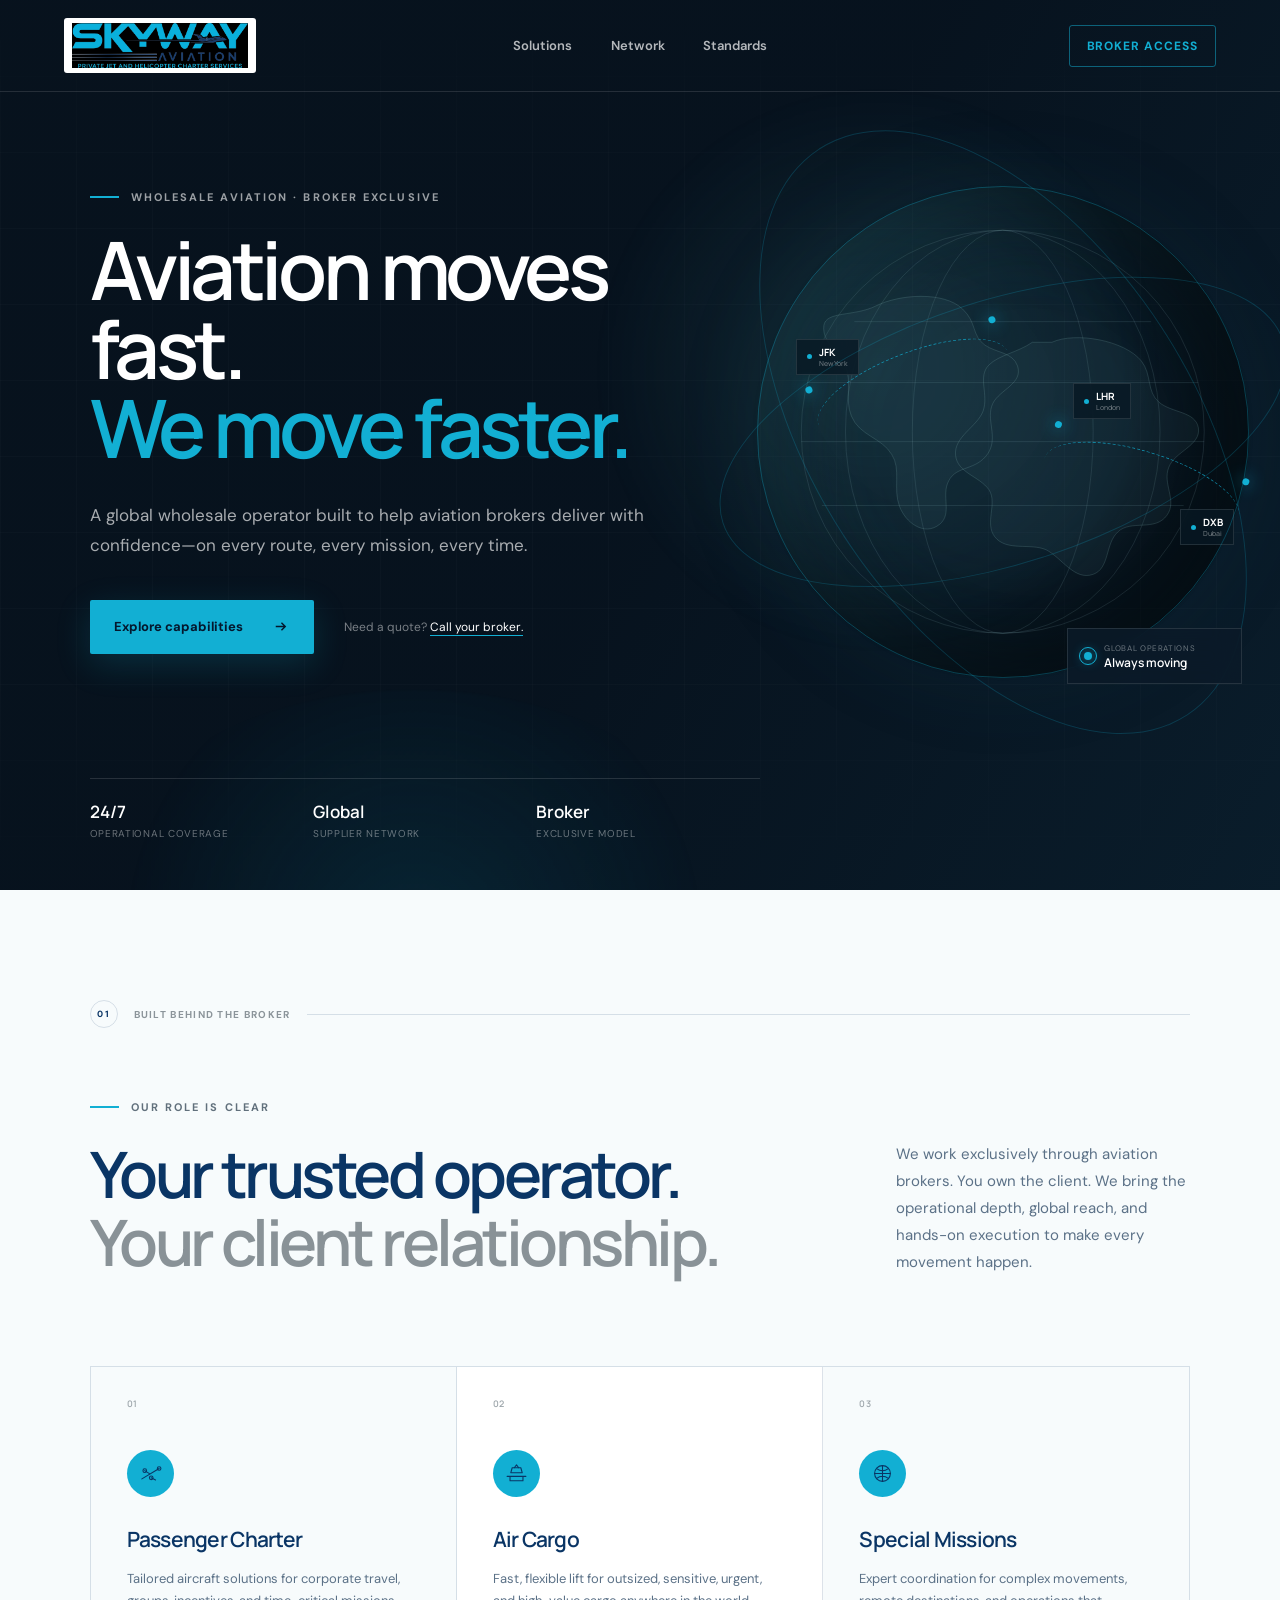
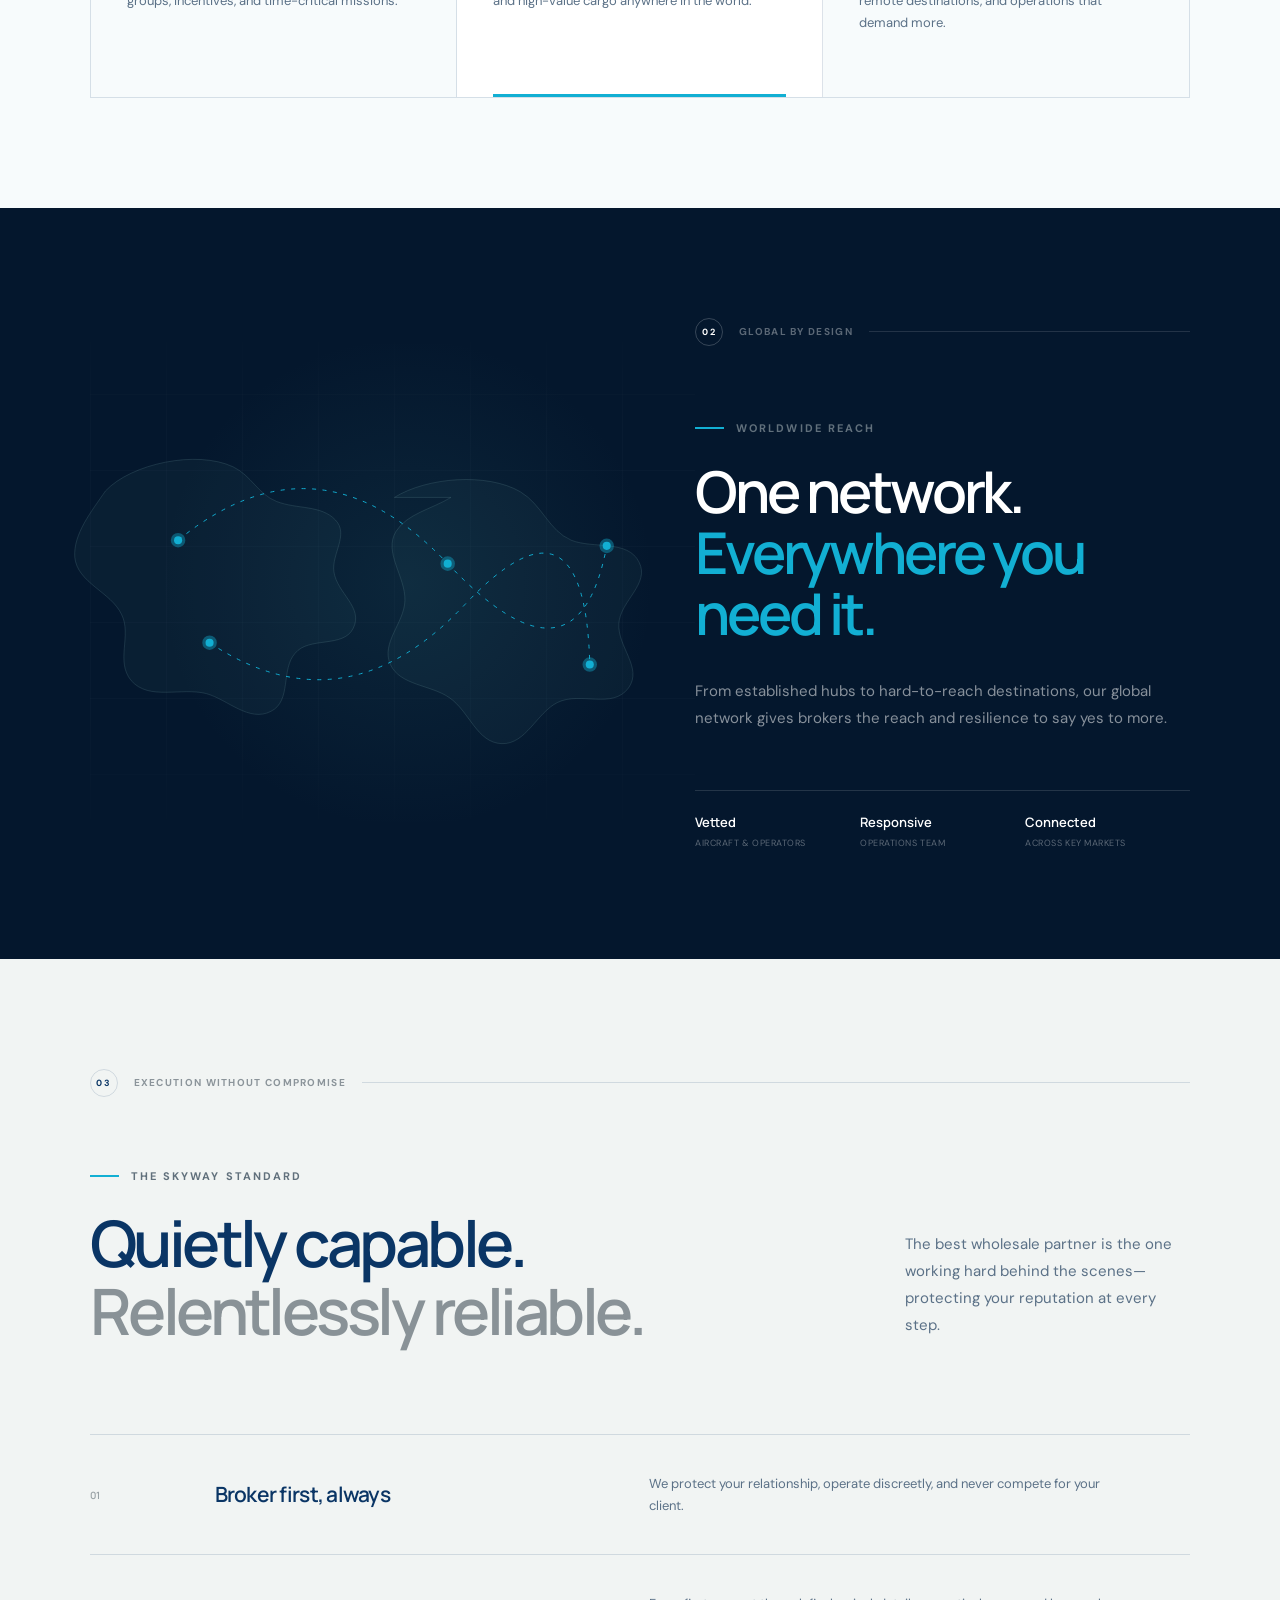
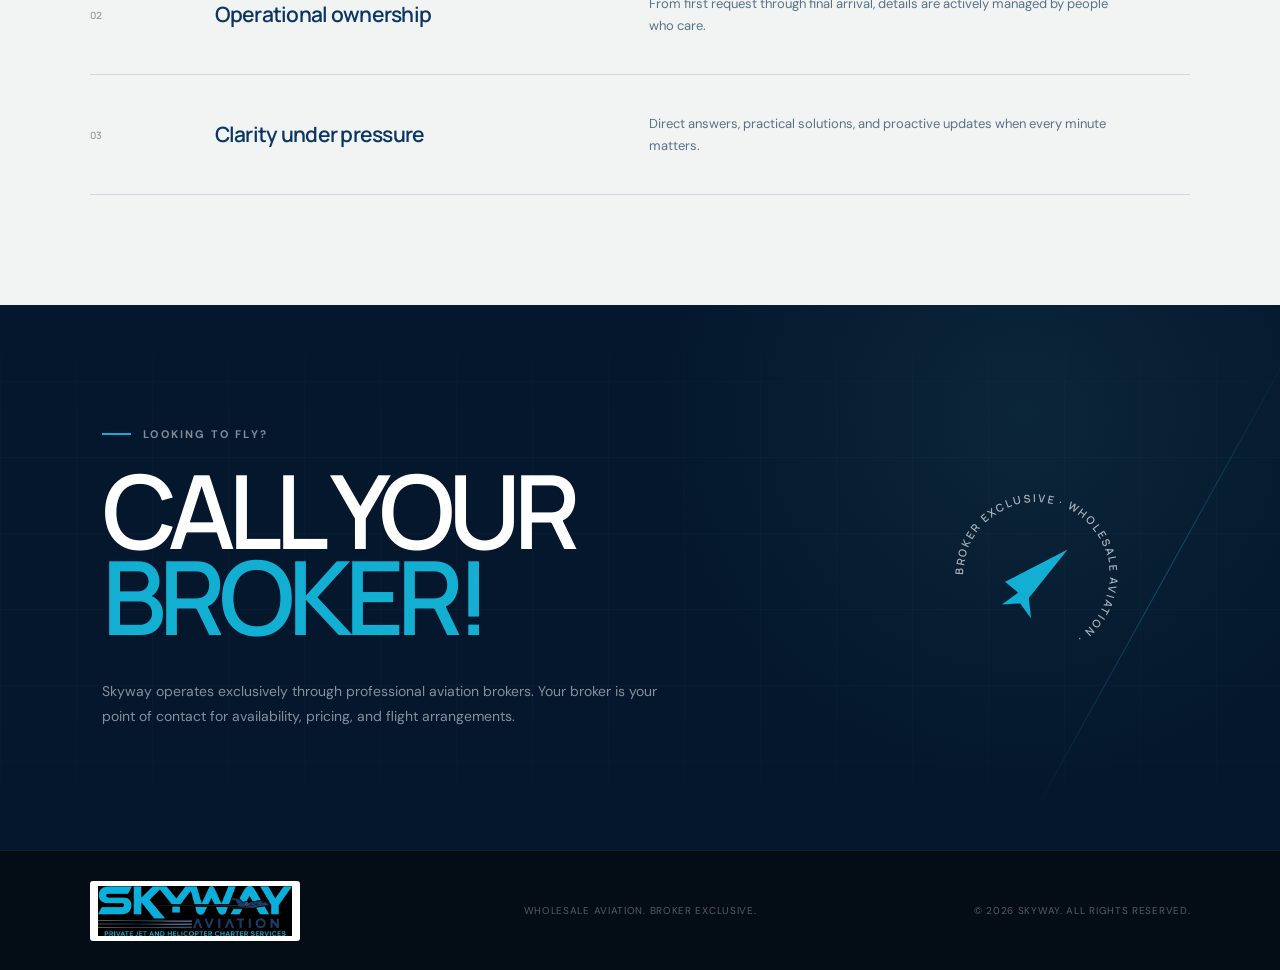
==== index.html @ ef678256 "Apply Skyway logo and brand colors Co-authored-by: skywayaviation1 <skywayaviation1@users.noreply.gi" ====
<!doctype html>
<html lang="en">
  <head>
    <meta charset="UTF-8" />
    <meta name="viewport" content="width=device-width, initial-scale=1.0" />
    <meta
      name="description"
      content="Skyway is a broker-exclusive wholesale aviation operator delivering global air solutions through trusted broker partners."
    />
    <meta name="theme-color" content="#07121d" />
    <title>Skyway | Wholesale Aviation, Broker Exclusive</title>
    <link rel="preconnect" href="https://fonts.googleapis.com" />
    <link rel="preconnect" href="https://fonts.gstatic.com" crossorigin />
    <link
      href="https://fonts.googleapis.com/css2?family=DM+Sans:wght@400;500;600&family=Manrope:wght@500;600;700;800&display=swap"
      rel="stylesheet"
    />
    <link rel="stylesheet" href="styles.css" />
  </head>
  <body>
    <div class="site-shell">
      <header class="site-header" id="top">
        <a class="brand" href="#top" aria-label="Skyway home">
          <img
            class="brand-logo"
            src="assets/skyway-logo.png"
            alt="Skyway Aviation — Private Jet and Helicopter Charter Services"
          />
        </a>

        <nav class="desktop-nav" aria-label="Primary navigation">
          <a href="#solutions">Solutions</a>
          <a href="#network">Network</a>
          <a href="#standards">Standards</a>
        </nav>

        <a class="header-cta" href="#broker">Broker access</a>
        <button
          class="menu-toggle"
          type="button"
          aria-label="Open navigation"
          aria-expanded="false"
          aria-controls="mobile-nav"
        >
          <span></span><span></span>
        </button>
      </header>

      <nav class="mobile-nav" id="mobile-nav" aria-label="Mobile navigation">
        <a href="#solutions">Solutions</a>
        <a href="#network">Network</a>
        <a href="#standards">Standards</a>
        <a href="#broker">Broker access</a>
      </nav>

      <main>
        <section class="hero">
          <div class="hero-grid" aria-hidden="true"></div>
          <div class="hero-glow hero-glow-one" aria-hidden="true"></div>
          <div class="hero-glow hero-glow-two" aria-hidden="true"></div>

          <div class="hero-content">
            <p class="eyebrow reveal">
              <span></span> Wholesale aviation · Broker exclusive
            </p>
            <h1 class="reveal">
              Aviation moves fast.<br />
              <em>We move faster.</em>
            </h1>
            <p class="hero-copy reveal">
              A global wholesale operator built to help aviation brokers deliver
              with confidence—on every route, every mission, every time.
            </p>
            <div class="hero-actions reveal">
              <a class="button button-primary" href="#solutions">
                Explore capabilities
                <svg viewBox="0 0 20 20" aria-hidden="true">
                  <path d="m5 10 10 0M11 6l4 4-4 4" />
                </svg>
              </a>
              <p>Need a quote? <a href="#broker">Call your broker.</a></p>
            </div>
          </div>

          <div class="hero-visual reveal" aria-label="Global flight operations">
            <div class="orbital orbital-one"></div>
            <div class="orbital orbital-two"></div>
            <div class="route-line route-one">
              <span></span><i></i>
            </div>
            <div class="route-line route-two">
              <span></span><i></i>
            </div>
            <div class="globe">
              <div class="globe-shine"></div>
              <svg viewBox="0 0 500 500" aria-hidden="true">
                <circle cx="250" cy="250" r="205" />
                <ellipse cx="250" cy="250" rx="92" ry="205" />
                <ellipse cx="250" cy="250" rx="160" ry="205" />
                <path d="M51 200h398M45 260h410M66 325h368M99 138h302" />
                <path
                  class="continent"
                  d="M121 122c24-12 69-15 88 3 15 14 9 27 23 37 12 8 28 7 33 21 6 18-18 24-25 38-8 16 6 34-5 51-12 18-32 12-40 28-8 15 4 33-9 44-16 13-35-2-41-18-7-18 2-38-8-53-10-17-33-19-41-39-7-17 1-36-6-50-7-16-24-25-22-42 2-15 31-9 53-20Zm179 37c24-11 74-2 91 19 11 14 5 31 18 42 13 11 37 9 40 26 3 18-24 24-30 40-7 17 9 34-2 49-12 17-37 4-50 17-13 12-8 37-25 43-19 7-32-17-48-25-16-7-40 2-52-13-11-14 3-34-6-48-10-14-32-17-34-35-2-19 22-29 28-45 6-17-6-35 6-47 10-10 30-13 44-23Z"
                />
              </svg>
              <div class="globe-label label-one">
                <span></span>
                <strong>JFK</strong>
                <small>New York</small>
              </div>
              <div class="globe-label label-two">
                <span></span>
                <strong>DXB</strong>
                <small>Dubai</small>
              </div>
              <div class="globe-label label-three">
                <span></span>
                <strong>LHR</strong>
                <small>London</small>
              </div>
            </div>
            <div class="live-card">
              <span class="live-dot"></span>
              <div>
                <small>Global operations</small>
                <strong>Always moving</strong>
              </div>
            </div>
          </div>

          <div class="hero-stats reveal">
            <div><strong>24/7</strong><span>Operational coverage</span></div>
            <div><strong>Global</strong><span>Supplier network</span></div>
            <div><strong>Broker</strong><span>Exclusive model</span></div>
          </div>
        </section>

        <section class="intro section" id="solutions">
          <div class="section-label reveal">
            <span>01</span>
            <p>Built behind the broker</p>
          </div>
          <div class="intro-content">
            <p class="eyebrow reveal"><span></span> Our role is clear</p>
            <h2 class="reveal">
              Your trusted operator.<br />
              <em>Your client relationship.</em>
            </h2>
            <p class="section-copy reveal">
              We work exclusively through aviation brokers. You own the client.
              We bring the operational depth, global reach, and hands-on
              execution to make every movement happen.
            </p>
          </div>

          <div class="solution-cards">
            <article class="solution-card reveal">
              <div class="card-number">01</div>
              <div class="card-icon">
                <svg viewBox="0 0 32 32" aria-hidden="true">
                  <path d="M4 23.5 28 9M8 12l7 4.5M17 22l6 3" />
                  <circle cx="8" cy="12" r="2.5" />
                  <circle cx="17" cy="22" r="2.5" />
                  <circle cx="28" cy="9" r="2.5" />
                </svg>
              </div>
              <h3>Passenger Charter</h3>
              <p>
                Tailored aircraft solutions for corporate travel, groups,
                incentives, and time-critical missions.
              </p>
              <span class="card-line"></span>
            </article>
            <article class="solution-card featured reveal">
              <div class="card-number">02</div>
              <div class="card-icon">
                <svg viewBox="0 0 32 32" aria-hidden="true">
                  <path d="M3 20h26M7 20v6h18v-6M8 15h16l-2-7H10l-2 7Z" />
                  <path d="m13 8 3-4 3 4" />
                </svg>
              </div>
              <h3>Air Cargo</h3>
              <p>
                Fast, flexible lift for outsized, sensitive, urgent, and
                high-value cargo anywhere in the world.
              </p>
              <span class="card-line"></span>
            </article>
            <article class="solution-card reveal">
              <div class="card-number">03</div>
              <div class="card-icon">
                <svg viewBox="0 0 32 32" aria-hidden="true">
                  <circle cx="16" cy="16" r="11" />
                  <path d="M16 5v22M5 16h22M8.5 9.5c4 3.5 11 3.5 15 0M8.5 22.5c4-3.5 11-3.5 15 0" />
                </svg>
              </div>
              <h3>Special Missions</h3>
              <p>
                Expert coordination for complex movements, remote destinations,
                and operations that demand more.
              </p>
              <span class="card-line"></span>
            </article>
          </div>
        </section>

        <section class="network section" id="network">
          <div class="network-map" aria-hidden="true">
            <div class="map-grid"></div>
            <svg viewBox="0 0 900 460">
              <path
                d="M95 116c32-34 113-51 158-30 23 11 31 34 54 43 26 10 55 4 73 23 17 18-5 42-2 64 4 27 37 44 24 70-12 25-55 10-72 31-18 20-4 59-30 72-27 14-54-15-80-22-31-8-71 9-93-16-20-24 1-56-12-82-13-28-55-39-58-71-2-29 21-57 38-82Zm358 8c40-25 115-31 156-7 27 16 35 48 63 60 28 11 70-1 84 27 14 27-23 48-25 76-2 29 30 55 12 80-20 27-59 4-88 18-26 13-39 52-69 51-31-1-40-40-65-57-23-16-61-15-73-41-12-27 17-51 18-79 1-30-27-60-11-86 14-22 43-27 68-42Z"
              />
              <path class="route" d="M185 177Q358 36 519 206T716 184" />
              <path class="route delay" d="M224 304Q391 415 540 257T695 331" />
              <circle cx="185" cy="177" r="5" />
              <circle cx="519" cy="206" r="5" />
              <circle cx="716" cy="184" r="5" />
              <circle cx="224" cy="304" r="5" />
              <circle cx="695" cy="331" r="5" />
            </svg>
          </div>
          <div class="network-content">
            <div class="section-label light reveal">
              <span>02</span>
              <p>Global by design</p>
            </div>
            <p class="eyebrow light reveal"><span></span> Worldwide reach</p>
            <h2 class="reveal">
              One network.<br /><em>Everywhere you need it.</em>
            </h2>
            <p class="section-copy reveal">
              From established hubs to hard-to-reach destinations, our global
              network gives brokers the reach and resilience to say yes to more.
            </p>
            <div class="network-points reveal">
              <div>
                <strong>Vetted</strong>
                <span>Aircraft & operators</span>
              </div>
              <div>
                <strong>Responsive</strong>
                <span>Operations team</span>
              </div>
              <div>
                <strong>Connected</strong>
                <span>Across key markets</span>
              </div>
            </div>
          </div>
        </section>

        <section class="standards section" id="standards">
          <div class="section-label reveal">
            <span>03</span>
            <p>Execution without compromise</p>
          </div>
          <div class="standards-heading">
            <div>
              <p class="eyebrow reveal"><span></span> The Skyway standard</p>
              <h2 class="reveal">
                Quietly capable.<br /><em>Relentlessly reliable.</em>
              </h2>
            </div>
            <p class="section-copy reveal">
              The best wholesale partner is the one working hard behind the
              scenes—protecting your reputation at every step.
            </p>
          </div>
          <div class="standards-list">
            <article class="standard-row reveal">
              <span>01</span>
              <h3>Broker first, always</h3>
              <p>
                We protect your relationship, operate discreetly, and never
                compete for your client.
              </p>
            </article>
            <article class="standard-row reveal">
              <span>02</span>
              <h3>Operational ownership</h3>
              <p>
                From first request through final arrival, details are actively
                managed by people who care.
              </p>
            </article>
            <article class="standard-row reveal">
              <span>03</span>
              <h3>Clarity under pressure</h3>
              <p>
                Direct answers, practical solutions, and proactive updates when
                every minute matters.
              </p>
            </article>
          </div>
        </section>

        <section class="broker-banner" id="broker">
          <div class="banner-grid" aria-hidden="true"></div>
          <div class="banner-content reveal">
            <p class="eyebrow light"><span></span> Looking to fly?</p>
            <h2>CALL YOUR<br /><em>BROKER!</em></h2>
            <p>
              Skyway operates exclusively through professional aviation
              brokers. Your broker is your point of contact for availability,
              pricing, and flight arrangements.
            </p>
          </div>
          <div class="banner-seal reveal" aria-hidden="true">
            <svg viewBox="0 0 190 190">
              <defs>
                <path
                  id="seal-path"
                  d="M95,95 m-68,0 a68,68 0 1,1 136,0 a68,68 0 1,1 -136,0"
                />
              </defs>
              <text>
                <textPath href="#seal-path">
                  BROKER EXCLUSIVE · WHOLESALE AVIATION ·
                </textPath>
              </text>
              <path class="seal-plane" d="m66 101 58-30-36 45 2 19-10-14-17 1 15-11-12-10Z" />
            </svg>
          </div>
        </section>
      </main>

      <footer>
        <a class="brand footer-brand" href="#top" aria-label="Skyway home">
          <img
            class="brand-logo"
            src="assets/skyway-logo.png"
            alt="Skyway Aviation — Private Jet and Helicopter Charter Services"
          />
        </a>
        <p>Wholesale aviation. Broker exclusive.</p>
        <p>© <span id="year"></span> Skyway. All rights reserved.</p>
      </footer>
    </div>
    <script src="script.js"></script>
  </body>
</html>
---- styles.css ----
:root {
  --navy: #04172d;
  --navy-soft: #092849;
  --ink: #0a3565;
  --muted: #5b7187;
  --mist: #e9f5f8;
  --paper: #f7fbfc;
  --white: #ffffff;
  --lime: #12afd3;
  --lime-bright: #42c8e5;
  --line: rgba(10, 53, 101, 0.14);
  --display: "Manrope", sans-serif;
  --body: "DM Sans", sans-serif;
}

* {
  box-sizing: border-box;
}

html {
  scroll-behavior: smooth;
}

body {
  margin: 0;
  color: var(--ink);
  background: #dcecf1;
  font-family: var(--body);
  -webkit-font-smoothing: antialiased;
}

a {
  color: inherit;
  text-decoration: none;
}

button,
a {
  -webkit-tap-highlight-color: transparent;
}

.site-shell {
  width: min(100%, 1600px);
  margin: 0 auto;
  overflow: hidden;
  background: var(--paper);
  box-shadow: 0 0 70px rgba(7, 18, 29, 0.12);
}

.site-header {
  position: absolute;
  z-index: 20;
  top: 0;
  left: 50%;
  display: grid;
  grid-template-columns: 1fr auto 1fr;
  align-items: center;
  width: min(100%, 1600px);
  height: 92px;
  padding: 0 clamp(24px, 5vw, 80px);
  color: var(--white);
  transform: translateX(-50%);
  border-bottom: 1px solid rgba(255, 255, 255, 0.12);
}

.brand {
  display: inline-flex;
  align-items: center;
  justify-self: start;
  width: max-content;
}

.brand-logo {
  display: block;
  width: clamp(178px, 15vw, 226px);
  height: auto;
  padding: 5px 8px;
  background: var(--white);
  border-radius: 3px;
}

.desktop-nav {
  display: flex;
  gap: clamp(24px, 3vw, 44px);
  color: rgba(255, 255, 255, 0.7);
  font-size: 13px;
  font-weight: 600;
}

.desktop-nav a,
.header-cta {
  transition: color 180ms ease;
}

.desktop-nav a:hover {
  color: var(--white);
}

.header-cta {
  justify-self: end;
  padding: 12px 17px;
  color: var(--lime);
  border: 1px solid rgba(18, 175, 211, 0.5);
  border-radius: 3px;
  font-size: 12px;
  font-weight: 700;
  letter-spacing: 0.08em;
  text-transform: uppercase;
}

.header-cta:hover {
  color: var(--navy);
  background: var(--lime);
}

.menu-toggle,
.mobile-nav {
  display: none;
}

.hero {
  position: relative;
  min-height: 890px;
  padding: 190px clamp(24px, 7vw, 110px) 64px;
  overflow: hidden;
  color: var(--white);
  background:
    linear-gradient(120deg, rgba(7, 18, 29, 0.98) 12%, rgba(7, 18, 29, 0.94) 52%, rgba(10, 29, 43, 0.97)),
    var(--navy);
}

.hero-grid,
.banner-grid,
.map-grid {
  position: absolute;
  inset: 0;
  opacity: 0.14;
  background-image:
    linear-gradient(rgba(255, 255, 255, 0.13) 1px, transparent 1px),
    linear-gradient(90deg, rgba(255, 255, 255, 0.13) 1px, transparent 1px);
  background-size: 76px 76px;
  mask-image: linear-gradient(to bottom, transparent, black 20%, black 75%, transparent);
}

.hero-glow {
  position: absolute;
  border-radius: 50%;
  filter: blur(1px);
}

.hero-glow-one {
  top: 70px;
  right: 8%;
  width: 600px;
  height: 600px;
  background: radial-gradient(circle, rgba(69, 149, 157, 0.18), transparent 67%);
}

.hero-glow-two {
  bottom: -300px;
  left: 5%;
  width: 700px;
  height: 500px;
  background: radial-gradient(circle, rgba(18, 175, 211, 0.12), transparent 68%);
}

.hero-content {
  position: relative;
  z-index: 4;
  width: min(660px, 53%);
}

.eyebrow {
  display: flex;
  align-items: center;
  gap: 12px;
  margin: 0 0 26px;
  color: #61707c;
  font-size: 11px;
  font-weight: 700;
  letter-spacing: 0.19em;
  text-transform: uppercase;
}

.eyebrow > span {
  width: 29px;
  height: 2px;
  background: var(--lime);
}

.hero .eyebrow {
  color: rgba(255, 255, 255, 0.6);
}

h1,
h2 {
  margin: 0;
  font-family: var(--display);
  font-weight: 600;
  letter-spacing: -0.055em;
}

h1 {
  font-size: clamp(58px, 6.3vw, 100px);
  line-height: 0.98;
}

h1 em,
h2 em {
  color: var(--lime);
  font-style: normal;
}

.hero-copy {
  max-width: 560px;
  margin: 34px 0 39px;
  color: rgba(255, 255, 255, 0.65);
  font-size: 17px;
  line-height: 1.75;
}

.hero-actions {
  display: flex;
  align-items: center;
  gap: 30px;
}

.button {
  display: inline-flex;
  align-items: center;
  justify-content: center;
  gap: 28px;
  min-height: 54px;
  padding: 0 24px;
  border-radius: 2px;
  font-size: 13px;
  font-weight: 700;
}

.button-primary {
  color: var(--navy);
  background: var(--lime);
  box-shadow: 0 10px 35px rgba(18, 175, 211, 0.18);
  transition:
    background 180ms ease,
    transform 180ms ease;
}

.button-primary:hover {
  background: var(--lime-bright);
  transform: translateY(-2px);
}

.button svg {
  width: 19px;
  fill: none;
  stroke: currentColor;
  stroke-width: 1.5;
}

.hero-actions p {
  color: rgba(255, 255, 255, 0.46);
  font-size: 12px;
}

.hero-actions p a {
  color: var(--white);
  border-bottom: 1px solid var(--lime);
}

.hero-visual {
  position: absolute;
  z-index: 2;
  top: 125px;
  right: -30px;
  width: min(48vw, 700px);
  aspect-ratio: 1;
}

.globe {
  position: absolute;
  top: 10%;
  left: 10%;
  width: 80%;
  height: 80%;
  border-radius: 50%;
  box-shadow:
    inset -70px -40px 100px rgba(0, 0, 0, 0.55),
    inset 30px 20px 100px rgba(66, 146, 156, 0.17),
    0 0 90px rgba(30, 92, 105, 0.12);
}

.globe::after {
  position: absolute;
  inset: 0;
  content: "";
  border: 1px solid rgba(18, 175, 211, 0.3);
  border-radius: 50%;
}

.globe svg {
  width: 100%;
  height: 100%;
  fill: none;
  stroke: rgba(145, 190, 196, 0.14);
  stroke-width: 1;
}

.globe svg .continent {
  fill: rgba(89, 146, 151, 0.08);
  stroke: rgba(133, 181, 183, 0.2);
}

.globe-shine {
  position: absolute;
  z-index: -1;
  inset: 12%;
  border-radius: 50%;
  background: rgba(67, 132, 140, 0.08);
  filter: blur(35px);
}

.orbital {
  position: absolute;
  z-index: 3;
  top: 50%;
  left: 50%;
  border: 1px solid rgba(18, 175, 211, 0.22);
  border-radius: 50%;
  transform: translate(-50%, -50%) rotate(-18deg);
}

.orbital-one {
  width: 96%;
  height: 43%;
}

.orbital-two {
  width: 110%;
  height: 62%;
  transform: translate(-50%, -50%) rotate(57deg);
}

.route-line {
  position: absolute;
  z-index: 4;
  width: 33%;
  height: 12%;
  border-top: 1px dashed rgba(18, 175, 211, 0.72);
  border-radius: 50%;
}

.route-one {
  top: 37%;
  left: 19%;
  transform: rotate(-21deg);
}

.route-two {
  right: 11%;
  bottom: 35%;
  transform: rotate(17deg);
}

.route-line span,
.route-line i {
  position: absolute;
  top: -4px;
  width: 7px;
  height: 7px;
  border-radius: 50%;
  background: var(--lime);
  box-shadow: 0 0 16px var(--lime);
}

.route-line span {
  left: 0;
}

.route-line i {
  right: 0;
}

.globe-label {
  position: absolute;
  display: grid;
  grid-template-columns: auto auto;
  align-items: center;
  column-gap: 7px;
  padding: 7px 10px;
  color: var(--white);
  background: rgba(8, 24, 36, 0.8);
  border: 1px solid rgba(255, 255, 255, 0.11);
  backdrop-filter: blur(8px);
  font: 600 10px/1 var(--display);
}

.globe-label span {
  grid-row: 1 / 3;
  width: 5px;
  height: 5px;
  border-radius: 50%;
  background: var(--lime);
}

.globe-label small {
  margin-top: 3px;
  color: rgba(255, 255, 255, 0.4);
  font-size: 7px;
  font-weight: 500;
}

.label-one {
  top: 31%;
  left: 8%;
}

.label-two {
  right: 3%;
  bottom: 27%;
}

.label-three {
  top: 40%;
  right: 24%;
}

.live-card {
  position: absolute;
  z-index: 6;
  right: 11%;
  bottom: 9%;
  display: flex;
  align-items: center;
  gap: 12px;
  width: 175px;
  padding: 14px 16px;
  background: rgba(11, 27, 40, 0.85);
  border: 1px solid rgba(255, 255, 255, 0.11);
  backdrop-filter: blur(15px);
}

.live-card div {
  display: flex;
  flex-direction: column;
  gap: 4px;
}

.live-card small {
  color: rgba(255, 255, 255, 0.4);
  font-size: 8px;
  letter-spacing: 0.08em;
  text-transform: uppercase;
}

.live-card strong {
  font: 600 12px/1 var(--display);
}

.live-dot {
  position: relative;
  width: 8px;
  height: 8px;
  border-radius: 50%;
  background: var(--lime);
  box-shadow: 0 0 12px var(--lime);
}

.live-dot::after {
  position: absolute;
  inset: -5px;
  content: "";
  border: 1px solid var(--lime);
  border-radius: 50%;
  animation: ping 2s ease-out infinite;
}

@keyframes ping {
  from {
    opacity: 0.8;
    transform: scale(0.4);
  }
  to {
    opacity: 0;
    transform: scale(1.5);
  }
}

.hero-stats {
  position: absolute;
  z-index: 4;
  right: clamp(24px, 7vw, 110px);
  bottom: 50px;
  left: clamp(24px, 7vw, 110px);
  display: flex;
  gap: 0;
  width: min(670px, 53%);
  padding-top: 24px;
  border-top: 1px solid rgba(255, 255, 255, 0.13);
}

.hero-stats div {
  display: flex;
  flex: 1;
  flex-direction: column;
  gap: 7px;
}

.hero-stats strong {
  font: 600 17px/1 var(--display);
}

.hero-stats span {
  color: rgba(255, 255, 255, 0.4);
  font-size: 10px;
  letter-spacing: 0.07em;
  text-transform: uppercase;
}

.section {
  padding: 110px clamp(24px, 7vw, 110px);
}

.section-label {
  display: flex;
  align-items: center;
  gap: 16px;
  margin-bottom: 72px;
  color: #8b949a;
  font-size: 10px;
  font-weight: 700;
  letter-spacing: 0.13em;
  text-transform: uppercase;
}

.section-label::after {
  flex: 1;
  height: 1px;
  content: "";
  background: var(--line);
}

.section-label span {
  display: grid;
  width: 28px;
  height: 28px;
  place-items: center;
  color: var(--ink);
  border: 1px solid var(--line);
  border-radius: 50%;
  font-size: 9px;
}

.section-label p {
  margin: 0;
}

.section-label.light {
  color: rgba(255, 255, 255, 0.35);
}

.section-label.light::after {
  background: rgba(255, 255, 255, 0.12);
}

.section-label.light span {
  color: var(--white);
  border-color: rgba(255, 255, 255, 0.2);
}

.intro {
  background: var(--paper);
}

.intro-content {
  display: grid;
  grid-template-columns: 1.4fr 0.6fr;
  column-gap: 11%;
  align-items: end;
}

.intro-content .eyebrow {
  grid-column: 1 / -1;
}

h2 {
  font-size: clamp(43px, 5vw, 76px);
  line-height: 1.06;
}

.intro h2 em,
.standards h2 em {
  color: #899297;
}

.section-copy {
  max-width: 480px;
  margin: 0;
  color: var(--muted);
  font-size: 15px;
  line-height: 1.8;
}

.solution-cards {
  display: grid;
  grid-template-columns: repeat(3, 1fr);
  margin-top: 90px;
  border-top: 1px solid var(--line);
  border-bottom: 1px solid var(--line);
}

.solution-card {
  position: relative;
  min-height: 330px;
  padding: 32px 36px 36px;
  border-right: 1px solid var(--line);
  transition:
    background 250ms ease,
    transform 250ms ease;
}

.solution-card:first-child {
  border-left: 1px solid var(--line);
}

.solution-card:hover,
.solution-card.featured {
  background: var(--white);
}

.solution-card:hover {
  transform: translateY(-6px);
}

.card-number {
  color: #9ca5aa;
  font: 600 9px/1 var(--display);
  letter-spacing: 0.1em;
}

.card-icon {
  display: grid;
  width: 47px;
  height: 47px;
  margin: 42px 0 30px;
  place-items: center;
  color: var(--ink);
  background: var(--lime);
  border-radius: 50%;
}

.card-icon svg {
  width: 23px;
  fill: none;
  stroke: currentColor;
  stroke-linecap: round;
  stroke-linejoin: round;
  stroke-width: 1.5;
}

.solution-card h3,
.standard-row h3 {
  margin: 0;
  font: 600 21px/1.2 var(--display);
  letter-spacing: -0.035em;
}

.solution-card p {
  max-width: 290px;
  margin: 16px 0 0;
  color: var(--muted);
  font-size: 13px;
  line-height: 1.7;
}

.card-line {
  position: absolute;
  right: 36px;
  bottom: 0;
  left: 36px;
  height: 3px;
  background: var(--lime);
  transform: scaleX(0);
  transform-origin: left;
  transition: transform 250ms ease;
}

.solution-card:hover .card-line,
.solution-card.featured .card-line {
  transform: scaleX(1);
}

.network {
  position: relative;
  display: grid;
  grid-template-columns: 1.1fr 0.9fr;
  min-height: 750px;
  overflow: hidden;
  color: var(--white);
  background: var(--navy);
}

.network-map {
  position: relative;
  align-self: stretch;
  min-height: 530px;
}

.network-map::after {
  position: absolute;
  inset: 5% -5% 5% 0;
  content: "";
  background: radial-gradient(circle, rgba(54, 123, 133, 0.15), transparent 62%);
}

.network-map svg {
  position: absolute;
  z-index: 2;
  top: 50%;
  left: 50%;
  width: 120%;
  transform: translate(-50%, -50%);
  fill: rgba(86, 145, 150, 0.06);
  stroke: rgba(138, 187, 187, 0.2);
  stroke-width: 1;
}

.network-map .route {
  fill: none;
  stroke: var(--lime);
  stroke-dasharray: 5 8;
  stroke-width: 1.2;
  animation: dash 26s linear infinite;
}

.network-map .delay {
  animation-delay: -7s;
}

.network-map circle {
  fill: var(--lime);
  stroke: rgba(18, 175, 211, 0.4);
  stroke-width: 8;
}

@keyframes dash {
  to {
    stroke-dashoffset: -500;
  }
}

.network-content {
  position: relative;
  z-index: 3;
  align-self: center;
}

.network-content .section-label {
  margin-bottom: 75px;
}

.network h2 {
  font-size: clamp(45px, 4.5vw, 70px);
}

.network .section-copy {
  margin-top: 34px;
  color: rgba(255, 255, 255, 0.52);
}

.network-points {
  display: grid;
  grid-template-columns: repeat(3, 1fr);
  margin-top: 58px;
  padding-top: 25px;
  border-top: 1px solid rgba(255, 255, 255, 0.13);
}

.network-points div {
  display: flex;
  flex-direction: column;
  gap: 8px;
}

.network-points strong {
  font: 600 13px/1 var(--display);
}

.network-points span {
  color: rgba(255, 255, 255, 0.35);
  font-size: 9px;
  letter-spacing: 0.06em;
  text-transform: uppercase;
}

.standards {
  background: #f1f4f3;
}

.standards-heading {
  display: grid;
  grid-template-columns: 1.2fr 0.5fr;
  gap: 12%;
  align-items: end;
}

.standards-heading .section-copy {
  padding-bottom: 5px;
}

.standards-list {
  margin-top: 90px;
  border-top: 1px solid var(--line);
}

.standard-row {
  display: grid;
  grid-template-columns: 70px 0.7fr 1fr;
  gap: 5%;
  align-items: center;
  min-height: 120px;
  border-bottom: 1px solid var(--line);
  transition:
    padding 200ms ease,
    background 200ms ease;
}

.standard-row:hover {
  padding: 0 20px;
  background: rgba(255, 255, 255, 0.7);
}

.standard-row > span {
  color: #98a1a5;
  font: 600 10px/1 var(--display);
}

.standard-row p {
  max-width: 470px;
  margin: 0;
  color: var(--muted);
  font-size: 13px;
  line-height: 1.7;
}

.broker-banner {
  position: relative;
  display: grid;
  grid-template-columns: 1fr auto;
  align-items: center;
  min-height: 545px;
  padding: 90px clamp(24px, 8vw, 130px);
  overflow: hidden;
  color: var(--white);
  background:
    radial-gradient(circle at 80% 20%, rgba(48, 105, 112, 0.18), transparent 33%),
    var(--navy);
}

.broker-banner::before {
  position: absolute;
  top: 0;
  right: 9%;
  width: 1px;
  height: 100%;
  content: "";
  background: linear-gradient(transparent, rgba(18, 175, 211, 0.36), transparent);
  transform: rotate(29deg);
}

.banner-content {
  position: relative;
  z-index: 2;
}

.broker-banner h2 {
  font-size: clamp(64px, 8vw, 118px);
  line-height: 0.84;
  letter-spacing: -0.07em;
}

.broker-banner h2 em {
  color: var(--lime);
}

.broker-banner .eyebrow {
  color: rgba(255, 255, 255, 0.5);
}

.banner-content > p:last-child {
  max-width: 570px;
  margin: 40px 0 0;
  color: rgba(255, 255, 255, 0.52);
  font-size: 14px;
  line-height: 1.75;
}

.banner-seal {
  position: relative;
  z-index: 3;
  width: clamp(150px, 16vw, 215px);
  margin-right: 3vw;
}

.banner-seal svg {
  width: 100%;
  animation: rotate 24s linear infinite;
}

.banner-seal text {
  fill: rgba(255, 255, 255, 0.65);
  font: 600 10px/1 var(--display);
  letter-spacing: 0.18em;
}

.banner-seal .seal-plane {
  fill: var(--lime);
  transform-origin: center;
  animation: rotate-reverse 24s linear infinite;
}

@keyframes rotate {
  to {
    transform: rotate(360deg);
  }
}

@keyframes rotate-reverse {
  to {
    transform: rotate(-360deg);
  }
}

footer {
  display: grid;
  grid-template-columns: 1fr auto 1fr;
  align-items: center;
  min-height: 120px;
  padding: 0 clamp(24px, 7vw, 110px);
  color: rgba(255, 255, 255, 0.32);
  background: #040d15;
  border-top: 1px solid rgba(255, 255, 255, 0.07);
  font-size: 10px;
  letter-spacing: 0.07em;
  text-transform: uppercase;
}

.footer-brand {
  width: min(210px, 100%);
}

.footer-brand .brand-logo {
  width: 100%;
}

footer p:last-child {
  justify-self: end;
}

.reveal {
  opacity: 0;
  transform: translateY(22px);
  transition:
    opacity 700ms cubic-bezier(0.2, 0.7, 0.2, 1),
    transform 700ms cubic-bezier(0.2, 0.7, 0.2, 1);
}

.reveal.visible {
  opacity: 1;
  transform: none;
}

@media (max-width: 1050px) {
  .hero {
    min-height: 930px;
  }

  .hero-content {
    width: 64%;
  }

  .hero-visual {
    top: 205px;
    right: -160px;
    width: 650px;
    opacity: 0.72;
  }

  .hero-stats {
    width: 65%;
  }

  .intro-content,
  .standards-heading {
    grid-template-columns: 1fr 0.55fr;
  }

  .network {
    grid-template-columns: 0.8fr 1fr;
  }

  .network-map svg {
    width: 170%;
  }
}

@media (max-width: 760px) {
  .site-header {
    grid-template-columns: 1fr auto;
    height: 76px;
    padding: 0 22px;
  }

  .desktop-nav,
  .header-cta {
    display: none;
  }

  .menu-toggle {
    display: flex;
    flex-direction: column;
    gap: 6px;
    width: 40px;
    padding: 10px 5px;
    color: var(--white);
    background: none;
    border: 0;
  }

  .menu-toggle span {
    width: 100%;
    height: 1px;
    background: currentColor;
    transition: transform 200ms ease;
  }

  .menu-toggle[aria-expanded="true"] span:first-child {
    transform: translateY(3.5px) rotate(45deg);
  }

  .menu-toggle[aria-expanded="true"] span:last-child {
    transform: translateY(-3.5px) rotate(-45deg);
  }

  .mobile-nav {
    position: absolute;
    z-index: 15;
    top: 76px;
    right: 0;
    left: 0;
    display: flex;
    flex-direction: column;
    gap: 0;
    padding: 8px 22px 18px;
    color: var(--white);
    background: rgba(7, 18, 29, 0.97);
    border-bottom: 1px solid rgba(255, 255, 255, 0.12);
    opacity: 0;
    pointer-events: none;
    transform: translateY(-10px);
    transition:
      opacity 200ms ease,
      transform 200ms ease;
  }

  .mobile-nav.open {
    opacity: 1;
    pointer-events: auto;
    transform: none;
  }

  .mobile-nav a {
    padding: 13px 0;
    border-bottom: 1px solid rgba(255, 255, 255, 0.08);
    font-size: 13px;
  }

  .hero {
    min-height: 860px;
    padding: 144px 22px 50px;
  }

  .hero-content {
    width: 100%;
  }

  h1 {
    font-size: clamp(50px, 15vw, 68px);
  }

  .hero-copy {
    max-width: 92%;
    font-size: 15px;
  }

  .hero-actions {
    align-items: flex-start;
    flex-direction: column;
    gap: 16px;
  }

  .hero-actions p {
    margin: 0;
  }

  .hero-visual {
    top: auto;
    right: -115px;
    bottom: 13px;
    width: 440px;
    opacity: 0.45;
  }

  .globe-label,
  .live-card {
    display: none;
  }

  .hero-stats {
    right: 22px;
    bottom: 35px;
    left: 22px;
    width: auto;
  }

  .hero-stats div:nth-child(2) {
    text-align: center;
  }

  .hero-stats div:last-child {
    align-items: flex-end;
  }

  .hero-stats span {
    max-width: 90px;
    font-size: 8px;
  }

  .section {
    padding: 78px 22px;
  }

  .section-label {
    margin-bottom: 52px;
  }

  .intro-content,
  .standards-heading {
    display: block;
  }

  h2 {
    font-size: clamp(41px, 12vw, 58px);
  }

  .section-copy {
    margin-top: 28px;
  }

  .solution-cards {
    grid-template-columns: 1fr;
    margin-top: 62px;
  }

  .solution-card,
  .solution-card:first-child {
    min-height: 290px;
    border-right: 1px solid var(--line);
    border-bottom: 1px solid var(--line);
    border-left: 1px solid var(--line);
  }

  .network {
    display: flex;
    flex-direction: column-reverse;
    padding-top: 20px;
  }

  .network-map {
    min-height: 310px;
    margin: 30px -22px -78px;
  }

  .network-map svg {
    width: 125%;
  }

  .network-content .section-label {
    margin-bottom: 54px;
  }

  .network-points {
    gap: 10px;
  }

  .network-points span {
    line-height: 1.4;
  }

  .standards-list {
    margin-top: 60px;
  }

  .standard-row {
    grid-template-columns: 35px 1fr;
    gap: 8px;
    padding: 25px 0;
  }

  .standard-row p {
    grid-column: 2;
    margin-top: 8px;
  }

  .standard-row:hover {
    padding: 25px 10px;
  }

  .broker-banner {
    display: block;
    min-height: 650px;
    padding: 80px 22px;
  }

  .broker-banner h2 {
    font-size: clamp(60px, 20vw, 90px);
  }

  .banner-seal {
    width: 150px;
    margin: 58px auto 0;
  }

  footer {
    display: flex;
    flex-direction: column;
    gap: 18px;
    justify-content: center;
    min-height: 180px;
    text-align: center;
  }

  footer p {
    margin: 0;
  }

  footer p:last-child {
    justify-self: auto;
  }
}

@media (prefers-reduced-motion: reduce) {
  *,
  *::before,
  *::after {
    scroll-behavior: auto !important;
    animation-duration: 0.01ms !important;
    animation-iteration-count: 1 !important;
    transition-duration: 0.01ms !important;
  }

  .reveal {
    opacity: 1;
    transform: none;
  }
}
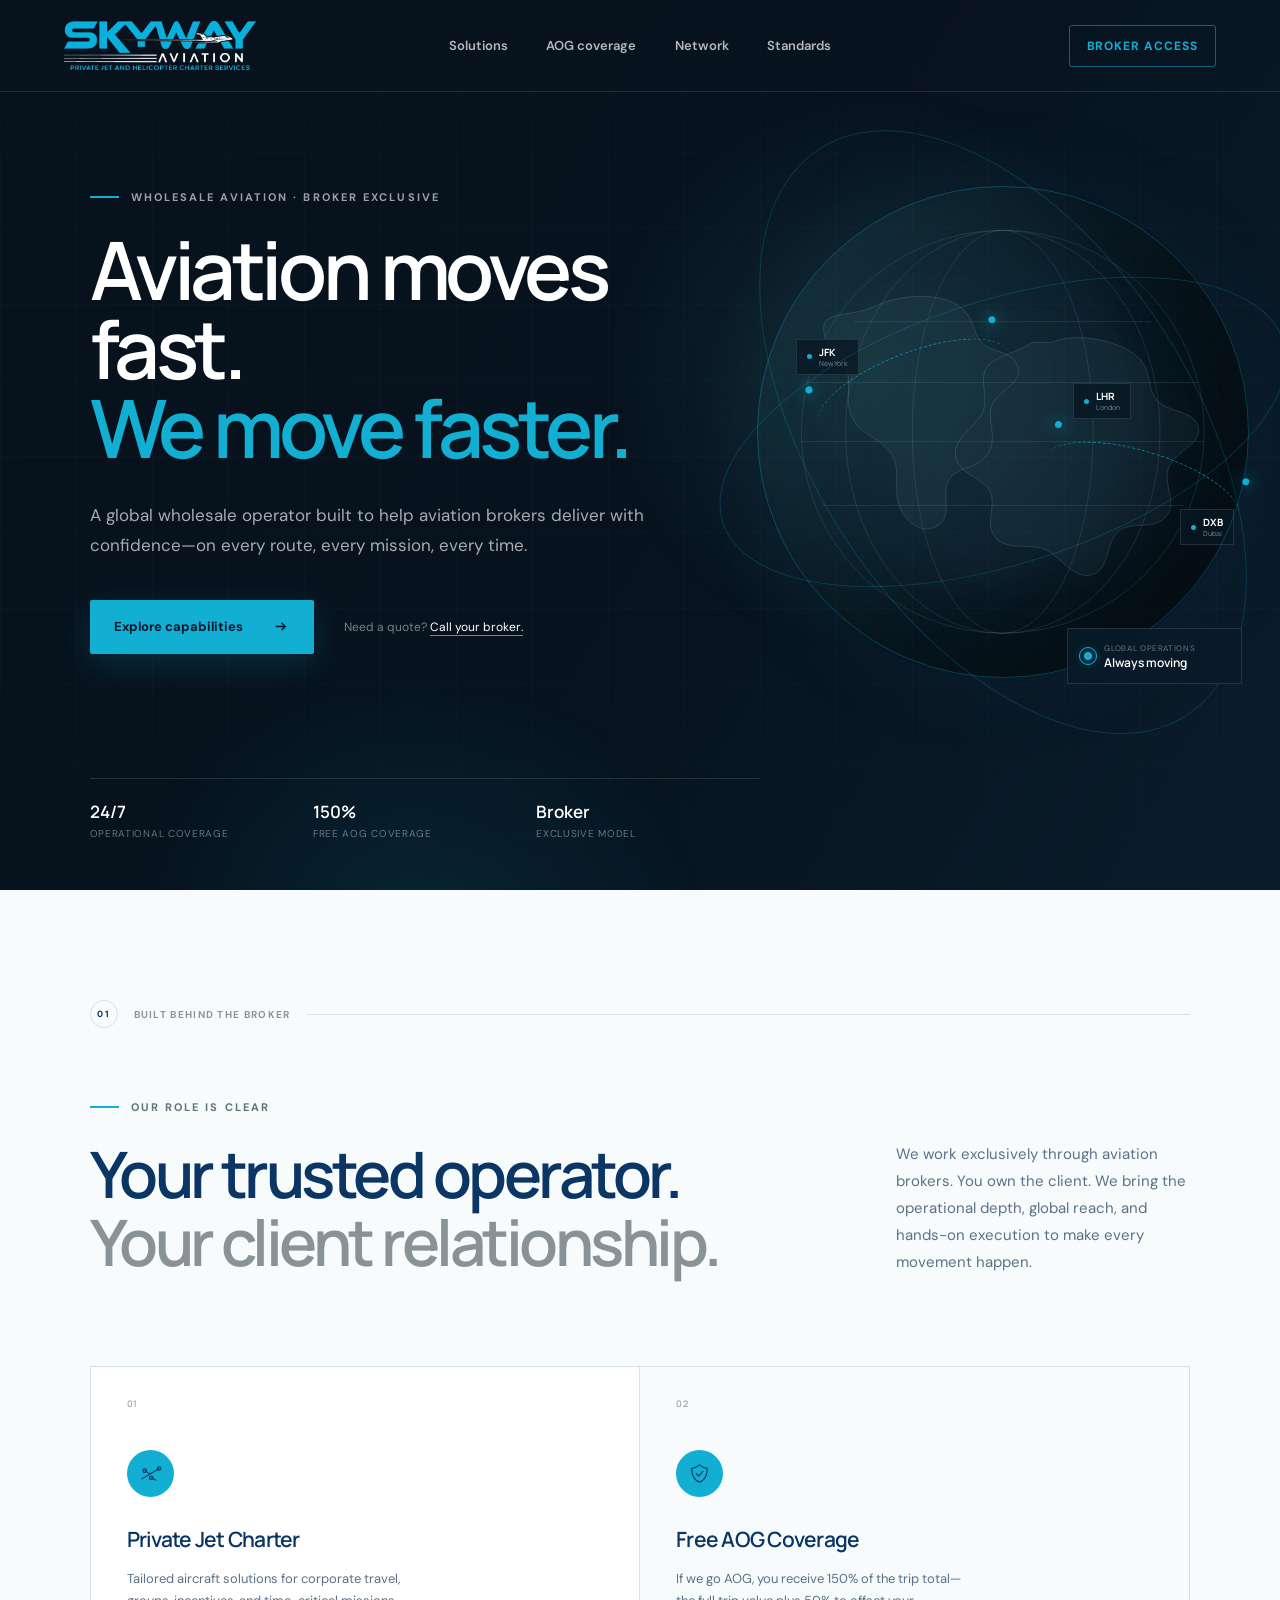
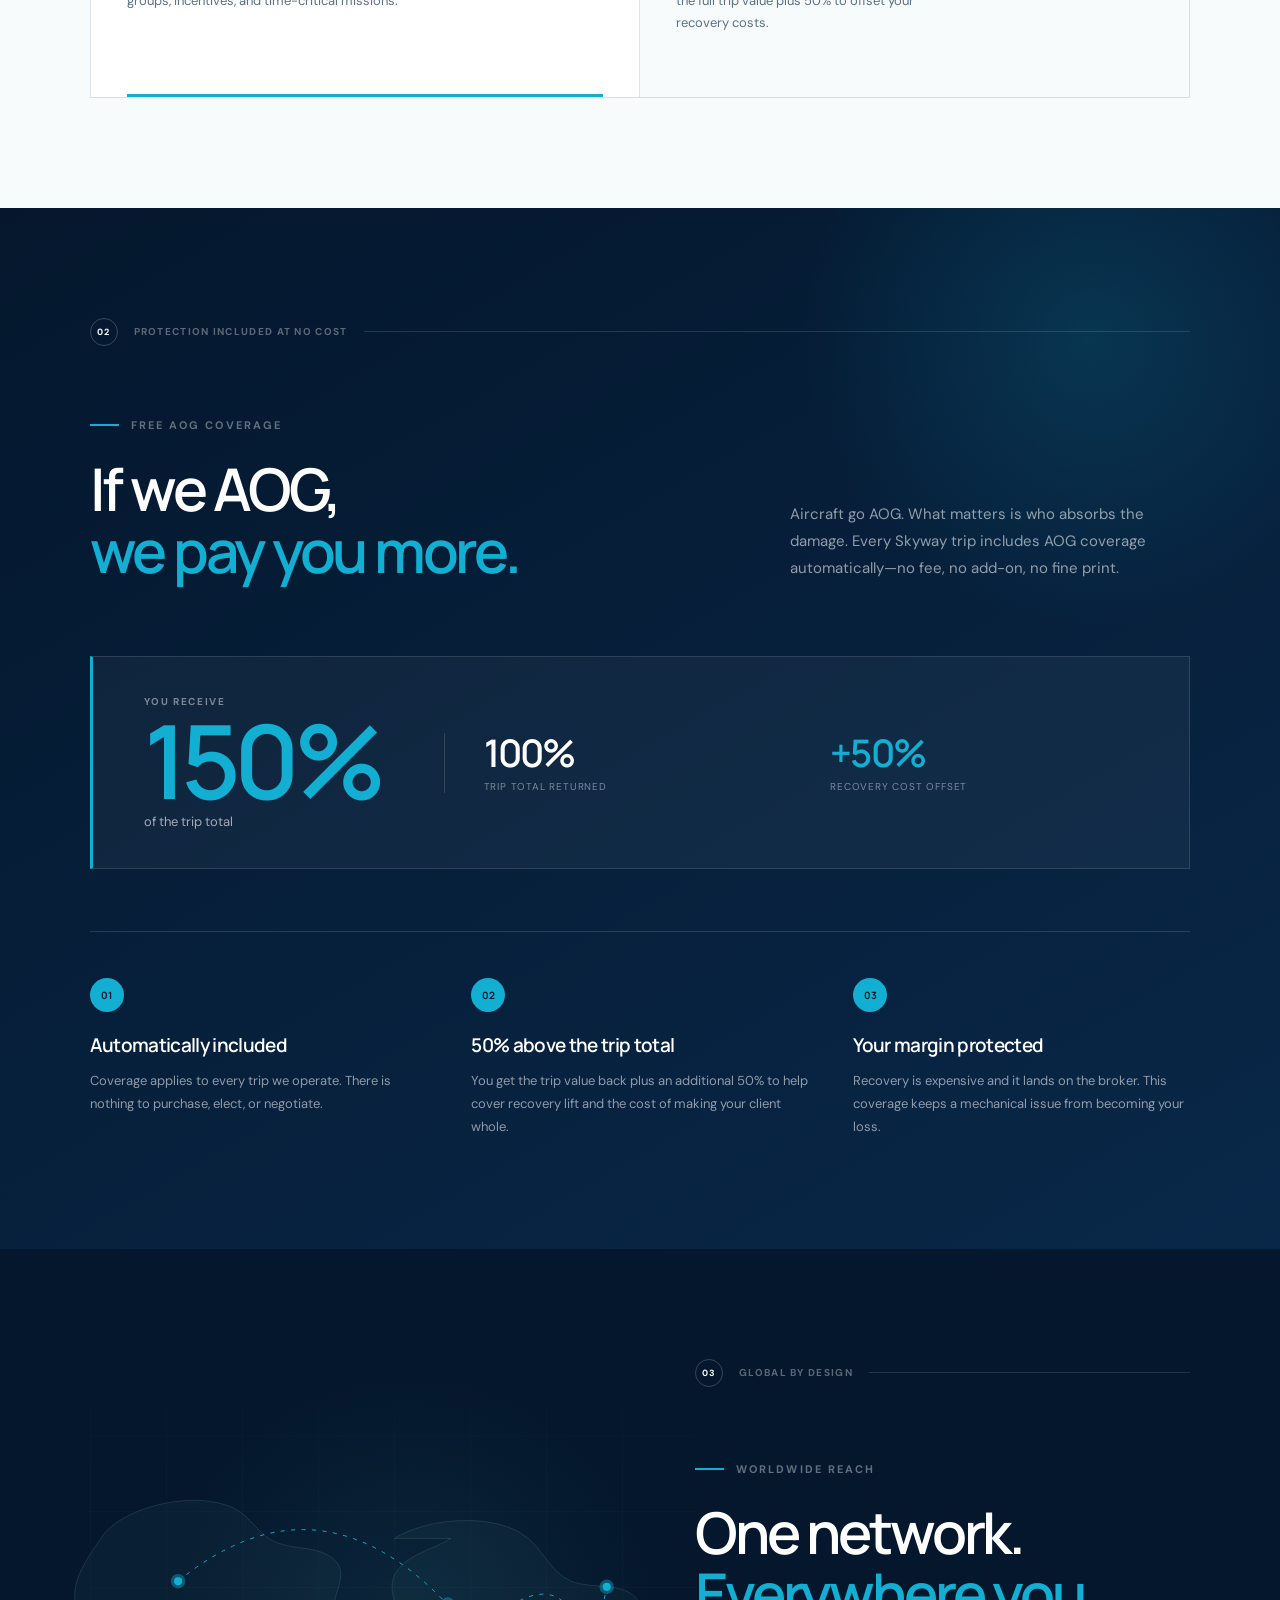
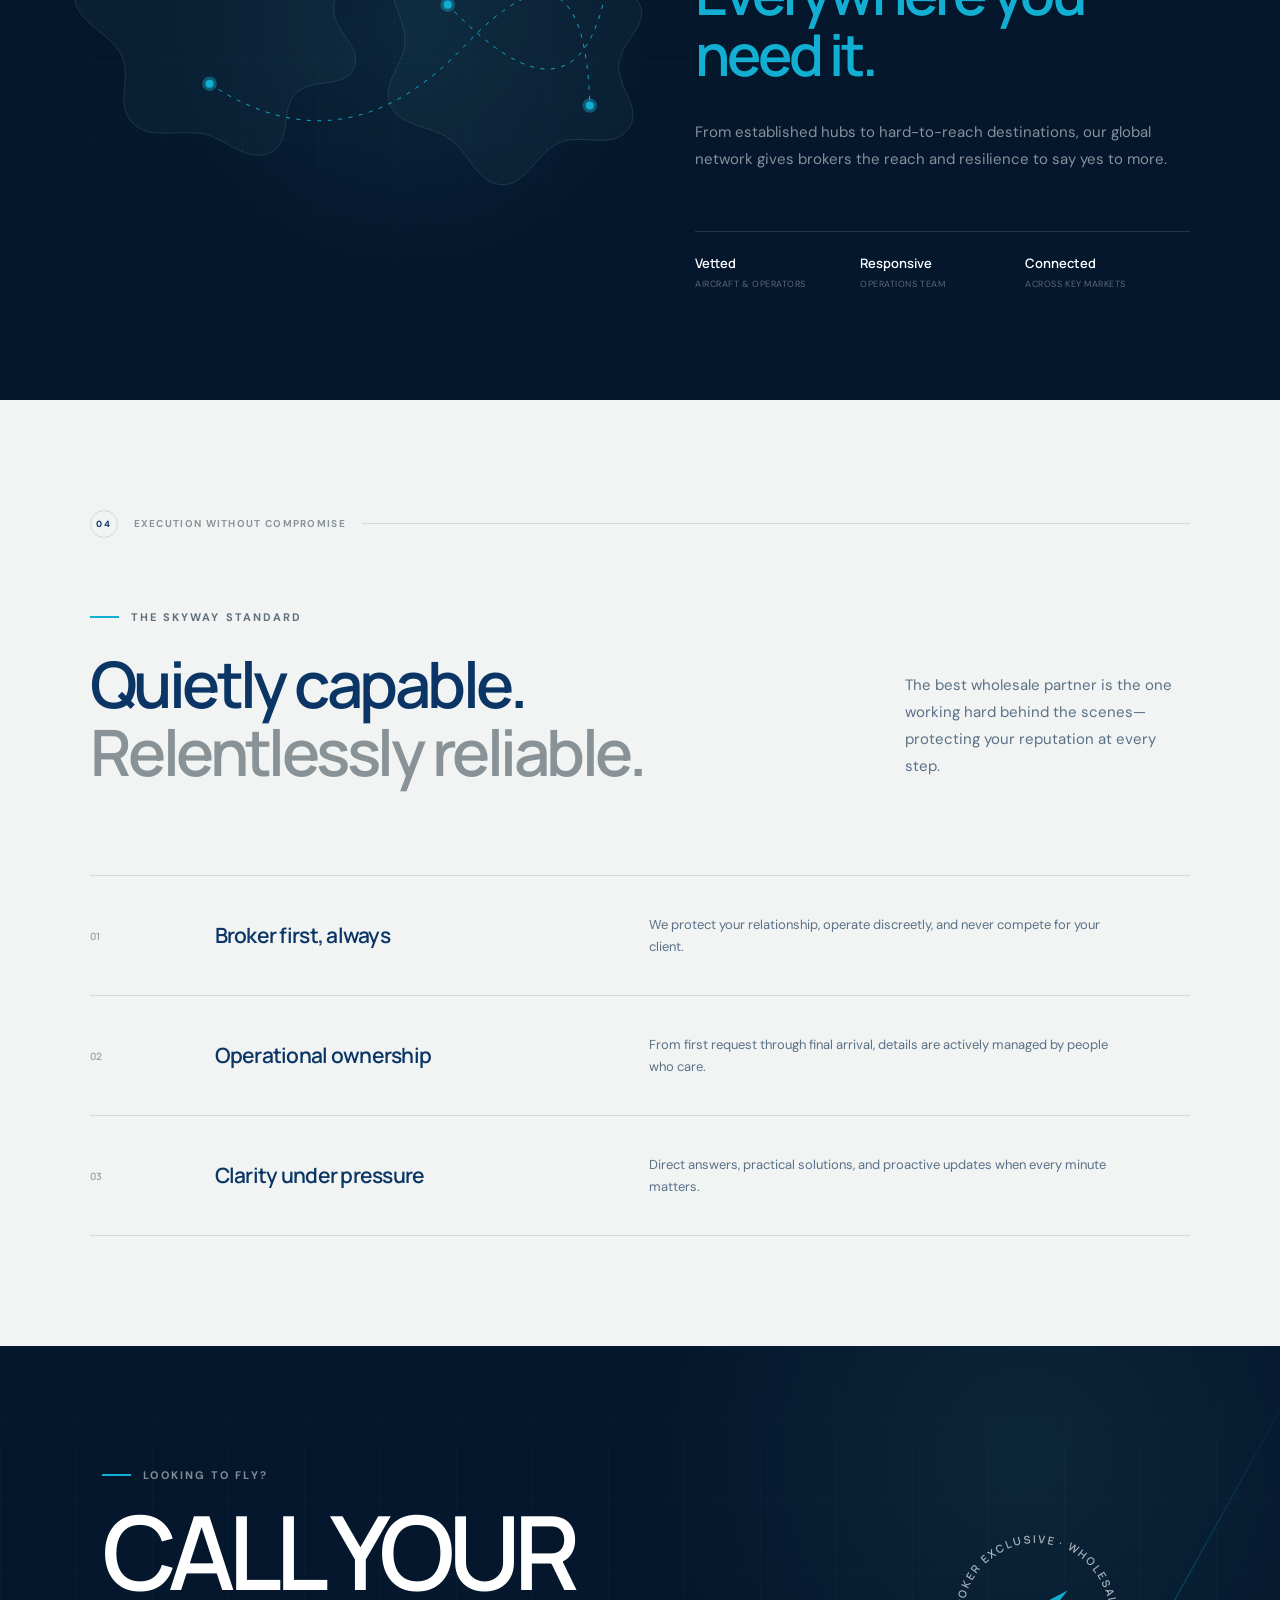
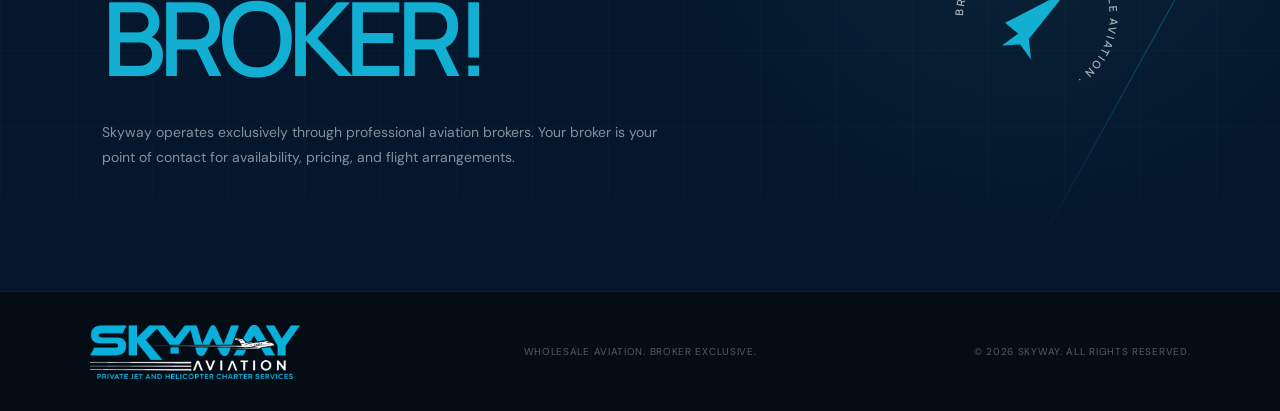
==== commit 30297989: "Add free AOG coverage section and transparent logo Key the black background out of the Skyway logo a" ====
--- a/index.html
+++ b/index.html
@@ -23,13 +23,14 @@
         <a class="brand" href="#top" aria-label="Skyway home">
           <img
             class="brand-logo"
-            src="assets/skyway-logo.png"
+            src="assets/skyway-logo-reverse.png"
             alt="Skyway Aviation — Private Jet and Helicopter Charter Services"
           />
         </a>
 
         <nav class="desktop-nav" aria-label="Primary navigation">
           <a href="#solutions">Solutions</a>
+          <a href="#aog">AOG coverage</a>
           <a href="#network">Network</a>
           <a href="#standards">Standards</a>
         </nav>
@@ -48,6 +49,7 @@
 
       <nav class="mobile-nav" id="mobile-nav" aria-label="Mobile navigation">
         <a href="#solutions">Solutions</a>
+        <a href="#aog">AOG coverage</a>
         <a href="#network">Network</a>
         <a href="#standards">Standards</a>
         <a href="#broker">Broker access</a>
@@ -130,7 +132,7 @@
 
           <div class="hero-stats reveal">
             <div><strong>24/7</strong><span>Operational coverage</span></div>
-            <div><strong>Global</strong><span>Supplier network</span></div>
+            <div><strong>150%</strong><span>Free AOG coverage</span></div>
             <div><strong>Broker</strong><span>Exclusive model</span></div>
           </div>
         </section>
@@ -154,7 +156,7 @@
           </div>
 
           <div class="solution-cards">
-            <article class="solution-card reveal">
+            <article class="solution-card featured reveal">
               <div class="card-number">01</div>
               <div class="card-icon">
                 <svg viewBox="0 0 32 32" aria-hidden="true">
@@ -164,42 +166,94 @@
                   <circle cx="28" cy="9" r="2.5" />
                 </svg>
               </div>
-              <h3>Passenger Charter</h3>
+              <h3>Private Jet Charter</h3>
               <p>
                 Tailored aircraft solutions for corporate travel, groups,
                 incentives, and time-critical missions.
               </p>
               <span class="card-line"></span>
             </article>
-            <article class="solution-card featured reveal">
+            <article class="solution-card reveal">
               <div class="card-number">02</div>
               <div class="card-icon">
                 <svg viewBox="0 0 32 32" aria-hidden="true">
-                  <path d="M3 20h26M7 20v6h18v-6M8 15h16l-2-7H10l-2 7Z" />
-                  <path d="m13 8 3-4 3 4" />
+                  <path d="M16 4c4 3.5 7.5 4.8 11 5-.4 10.6-4.2 16.6-11 19-6.8-2.4-10.6-8.4-11-19 3.5-.2 7-1.5 11-5Z" />
+                  <path d="m11.5 16.2 3.2 3.3 6-6.6" />
                 </svg>
               </div>
-              <h3>Air Cargo</h3>
-              <p>
-                Fast, flexible lift for outsized, sensitive, urgent, and
-                high-value cargo anywhere in the world.
+              <h3>Free AOG Coverage</h3>
+              <p>
+                If we go AOG, you receive 150% of the trip total—the full trip
+                value plus 50% to offset your recovery costs.
               </p>
               <span class="card-line"></span>
             </article>
-            <article class="solution-card reveal">
-              <div class="card-number">03</div>
-              <div class="card-icon">
-                <svg viewBox="0 0 32 32" aria-hidden="true">
-                  <circle cx="16" cy="16" r="11" />
-                  <path d="M16 5v22M5 16h22M8.5 9.5c4 3.5 11 3.5 15 0M8.5 22.5c4-3.5 11-3.5 15 0" />
-                </svg>
-              </div>
-              <h3>Special Missions</h3>
-              <p>
-                Expert coordination for complex movements, remote destinations,
-                and operations that demand more.
-              </p>
-              <span class="card-line"></span>
+          </div>
+        </section>
+
+        <section class="aog section" id="aog">
+          <div class="aog-glow" aria-hidden="true"></div>
+          <div class="section-label light reveal">
+            <span>02</span>
+            <p>Protection included at no cost</p>
+          </div>
+
+          <div class="aog-heading">
+            <div>
+              <p class="eyebrow light reveal"><span></span> Free AOG coverage</p>
+              <h2 class="reveal">
+                If we AOG,<br /><em>we pay you more.</em>
+              </h2>
+            </div>
+            <p class="section-copy reveal">
+              Aircraft go AOG. What matters is who absorbs the damage. Every
+              Skyway trip includes AOG coverage automatically—no fee, no
+              add-on, no fine print.
+            </p>
+          </div>
+
+          <div class="aog-figure reveal">
+            <div class="aog-figure-main">
+              <span>You receive</span>
+              <strong>150%</strong>
+              <small>of the trip total</small>
+            </div>
+            <div class="aog-figure-split">
+              <div>
+                <strong>100%</strong>
+                <span>Trip total returned</span>
+              </div>
+              <div class="accent">
+                <strong>+50%</strong>
+                <span>Recovery cost offset</span>
+              </div>
+            </div>
+          </div>
+
+          <div class="aog-points">
+            <article class="aog-point reveal">
+              <span class="aog-point-icon" aria-hidden="true">01</span>
+              <h3>Automatically included</h3>
+              <p>
+                Coverage applies to every trip we operate. There is nothing to
+                purchase, elect, or negotiate.
+              </p>
+            </article>
+            <article class="aog-point reveal">
+              <span class="aog-point-icon" aria-hidden="true">02</span>
+              <h3>50% above the trip total</h3>
+              <p>
+                You get the trip value back plus an additional 50% to help
+                cover recovery lift and the cost of making your client whole.
+              </p>
+            </article>
+            <article class="aog-point reveal">
+              <span class="aog-point-icon" aria-hidden="true">03</span>
+              <h3>Your margin protected</h3>
+              <p>
+                Recovery is expensive and it lands on the broker. This coverage
+                keeps a mechanical issue from becoming your loss.
+              </p>
             </article>
           </div>
         </section>
@@ -222,7 +276,7 @@
           </div>
           <div class="network-content">
             <div class="section-label light reveal">
-              <span>02</span>
+              <span>03</span>
               <p>Global by design</p>
             </div>
             <p class="eyebrow light reveal"><span></span> Worldwide reach</p>
@@ -252,7 +306,7 @@
 
         <section class="standards section" id="standards">
           <div class="section-label reveal">
-            <span>03</span>
+            <span>04</span>
             <p>Execution without compromise</p>
           </div>
           <div class="standards-heading">
@@ -329,7 +383,7 @@
         <a class="brand footer-brand" href="#top" aria-label="Skyway home">
           <img
             class="brand-logo"
-            src="assets/skyway-logo.png"
+            src="assets/skyway-logo-reverse.png"
             alt="Skyway Aviation — Private Jet and Helicopter Charter Services"
           />
         </a>
--- a/styles.css
+++ b/styles.css
@@ -72,11 +72,8 @@
 
 .brand-logo {
   display: block;
-  width: clamp(178px, 15vw, 226px);
+  width: clamp(178px, 15vw, 232px);
   height: auto;
-  padding: 5px 8px;
-  background: var(--white);
-  border-radius: 3px;
 }
 
 .desktop-nav {
@@ -603,7 +600,7 @@
 
 .solution-cards {
   display: grid;
-  grid-template-columns: repeat(3, 1fr);
+  grid-template-columns: repeat(2, 1fr);
   margin-top: 90px;
   border-top: 1px solid var(--line);
   border-bottom: 1px solid var(--line);
@@ -688,6 +685,145 @@
 .solution-card:hover .card-line,
 .solution-card.featured .card-line {
   transform: scaleX(1);
+}
+
+.aog {
+  position: relative;
+  overflow: hidden;
+  color: var(--white);
+  background:
+    linear-gradient(150deg, rgba(4, 23, 45, 0.97), rgba(9, 40, 73, 0.97)),
+    var(--navy);
+}
+
+.aog-glow {
+  position: absolute;
+  top: -180px;
+  right: -120px;
+  width: 620px;
+  height: 620px;
+  border-radius: 50%;
+  background: radial-gradient(circle, rgba(18, 175, 211, 0.16), transparent 66%);
+}
+
+.aog > *:not(.aog-glow) {
+  position: relative;
+  z-index: 2;
+}
+
+.aog-heading {
+  display: grid;
+  grid-template-columns: 1.2fr 0.8fr;
+  gap: 9%;
+  align-items: end;
+}
+
+.aog h2 {
+  font-size: clamp(43px, 4.6vw, 72px);
+}
+
+.aog .section-copy {
+  color: rgba(255, 255, 255, 0.56);
+}
+
+.aog-figure {
+  display: grid;
+  grid-template-columns: auto 1fr;
+  gap: clamp(28px, 5vw, 70px);
+  align-items: center;
+  margin-top: 74px;
+  padding: 38px clamp(26px, 4vw, 52px);
+  background: rgba(255, 255, 255, 0.04);
+  border: 1px solid rgba(255, 255, 255, 0.12);
+  border-left: 3px solid var(--lime);
+}
+
+.aog-figure-main {
+  display: flex;
+  flex-direction: column;
+  gap: 6px;
+}
+
+.aog-figure-main span {
+  color: rgba(255, 255, 255, 0.45);
+  font-size: 10px;
+  font-weight: 700;
+  letter-spacing: 0.16em;
+  text-transform: uppercase;
+}
+
+.aog-figure-main strong {
+  color: var(--lime);
+  font: 600 clamp(62px, 8vw, 104px) / 0.9 var(--display);
+  letter-spacing: -0.06em;
+}
+
+.aog-figure-main small {
+  color: rgba(255, 255, 255, 0.62);
+  font-size: 13px;
+}
+
+.aog-figure-split {
+  display: grid;
+  grid-template-columns: repeat(2, 1fr);
+  gap: clamp(20px, 3vw, 44px);
+  padding-left: clamp(20px, 3vw, 44px);
+  border-left: 1px solid rgba(255, 255, 255, 0.14);
+}
+
+.aog-figure-split div {
+  display: flex;
+  flex-direction: column;
+  gap: 9px;
+}
+
+.aog-figure-split strong {
+  font: 600 clamp(26px, 3vw, 38px) / 1 var(--display);
+  letter-spacing: -0.045em;
+}
+
+.aog-figure-split .accent strong {
+  color: var(--lime);
+}
+
+.aog-figure-split span {
+  color: rgba(255, 255, 255, 0.45);
+  font-size: 10px;
+  letter-spacing: 0.08em;
+  text-transform: uppercase;
+}
+
+.aog-points {
+  display: grid;
+  grid-template-columns: repeat(3, 1fr);
+  gap: clamp(24px, 3.5vw, 54px);
+  margin-top: 62px;
+  padding-top: 46px;
+  border-top: 1px solid rgba(255, 255, 255, 0.13);
+}
+
+.aog-point-icon {
+  display: grid;
+  width: 34px;
+  height: 34px;
+  place-items: center;
+  color: var(--navy);
+  background: var(--lime);
+  border-radius: 50%;
+  font: 700 10px/1 var(--display);
+}
+
+.aog-point h3 {
+  margin: 22px 0 0;
+  font: 600 19px/1.25 var(--display);
+  letter-spacing: -0.035em;
+}
+
+.aog-point p {
+  margin: 13px 0 0;
+  color: rgba(255, 255, 255, 0.55);
+  font-size: 13px;
+  line-height: 1.75;
 }
 
 .network {
@@ -991,8 +1127,24 @@
   }
 
   .intro-content,
-  .standards-heading {
+  .standards-heading,
+  .aog-heading {
     grid-template-columns: 1fr 0.55fr;
+  }
+
+  .aog-figure {
+    grid-template-columns: 1fr;
+    gap: 32px;
+  }
+
+  .aog-figure-split {
+    padding-left: 0;
+    border-left: 0;
+  }
+
+  .aog-points {
+    grid-template-columns: 1fr;
+    gap: 34px;
   }
 
   .network {
@@ -1145,8 +1297,26 @@
   }
 
   .intro-content,
-  .standards-heading {
+  .standards-heading,
+  .aog-heading {
     display: block;
+  }
+
+  .aog-figure {
+    margin-top: 54px;
+    padding: 30px 22px;
+  }
+
+  .aog-figure-split {
+    grid-template-columns: 1fr;
+    gap: 22px;
+    padding-top: 26px;
+    border-top: 1px solid rgba(255, 255, 255, 0.14);
+  }
+
+  .aog-points {
+    margin-top: 48px;
+    padding-top: 38px;
   }
 
   h2 {
@@ -1160,6 +1330,10 @@
   .solution-cards {
     grid-template-columns: 1fr;
     margin-top: 62px;
+  }
+
+  .brand-logo {
+    width: 168px;
   }
 
   .solution-card,
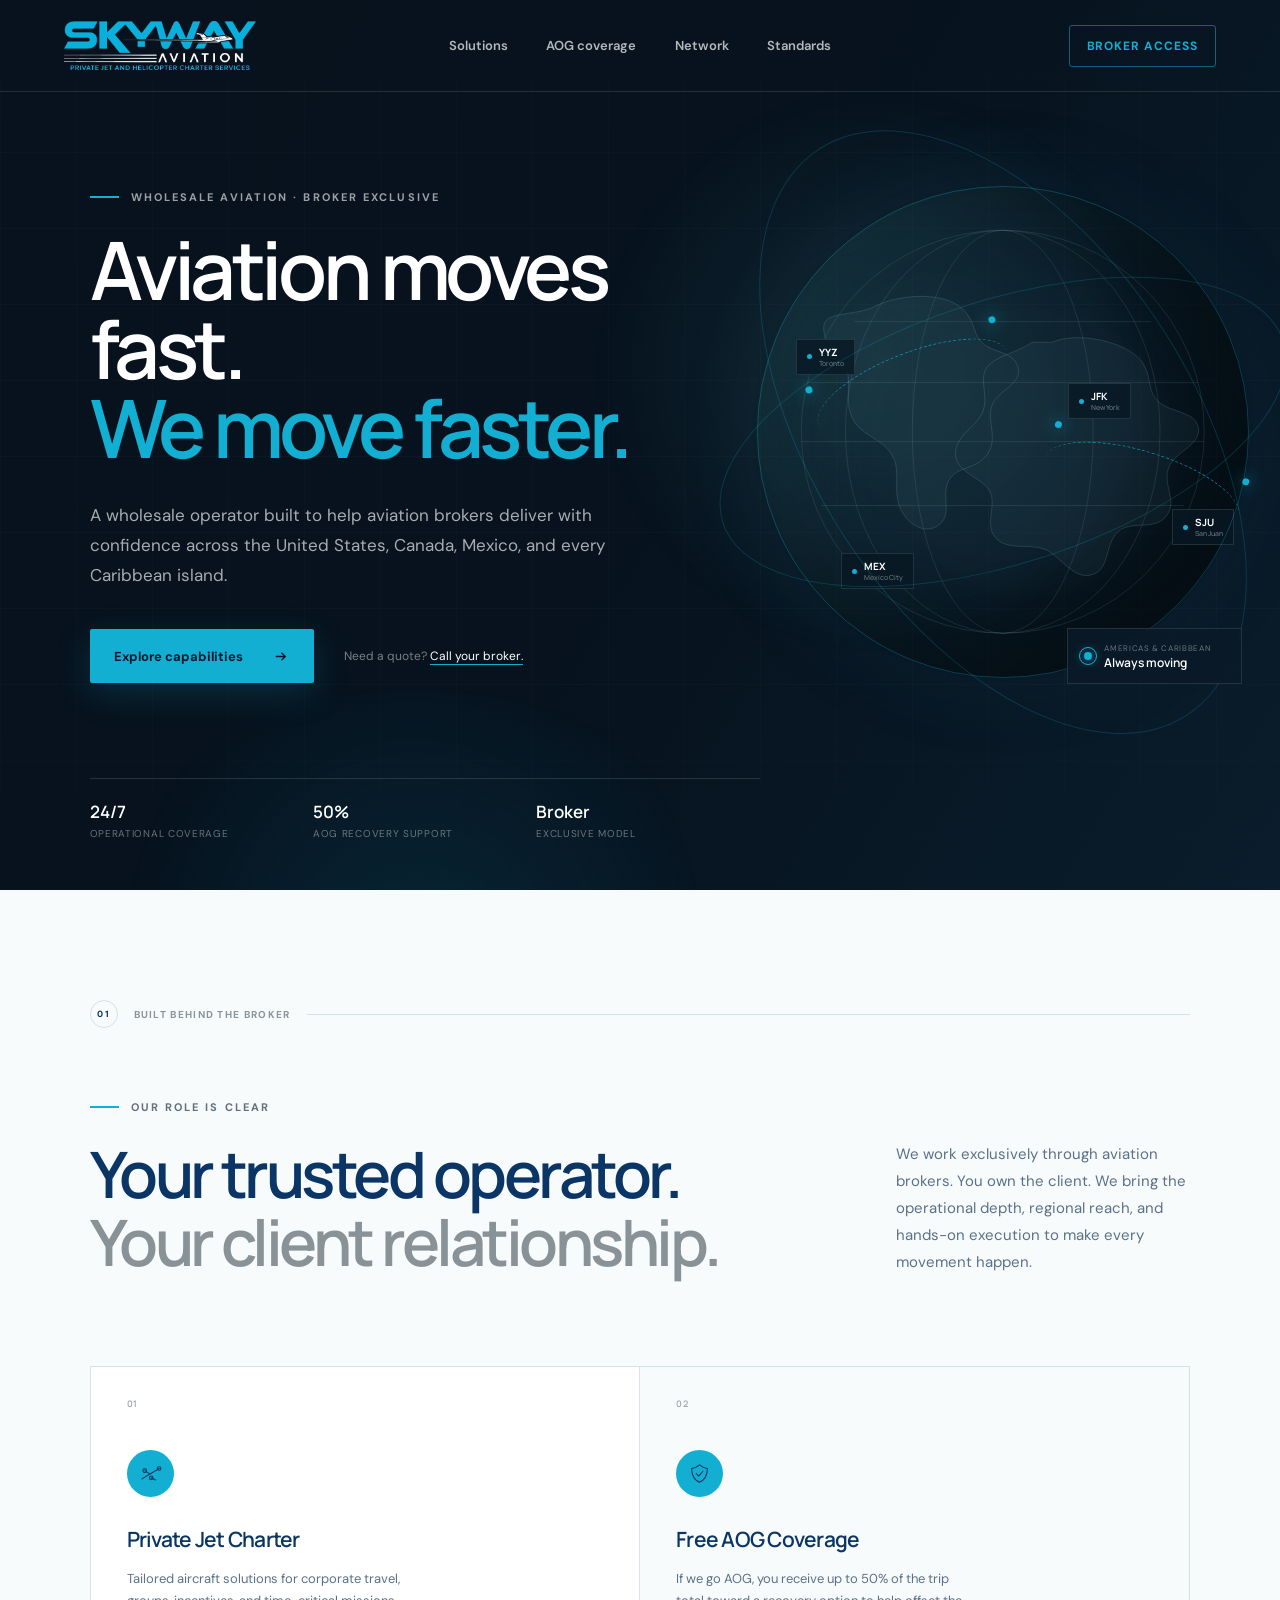
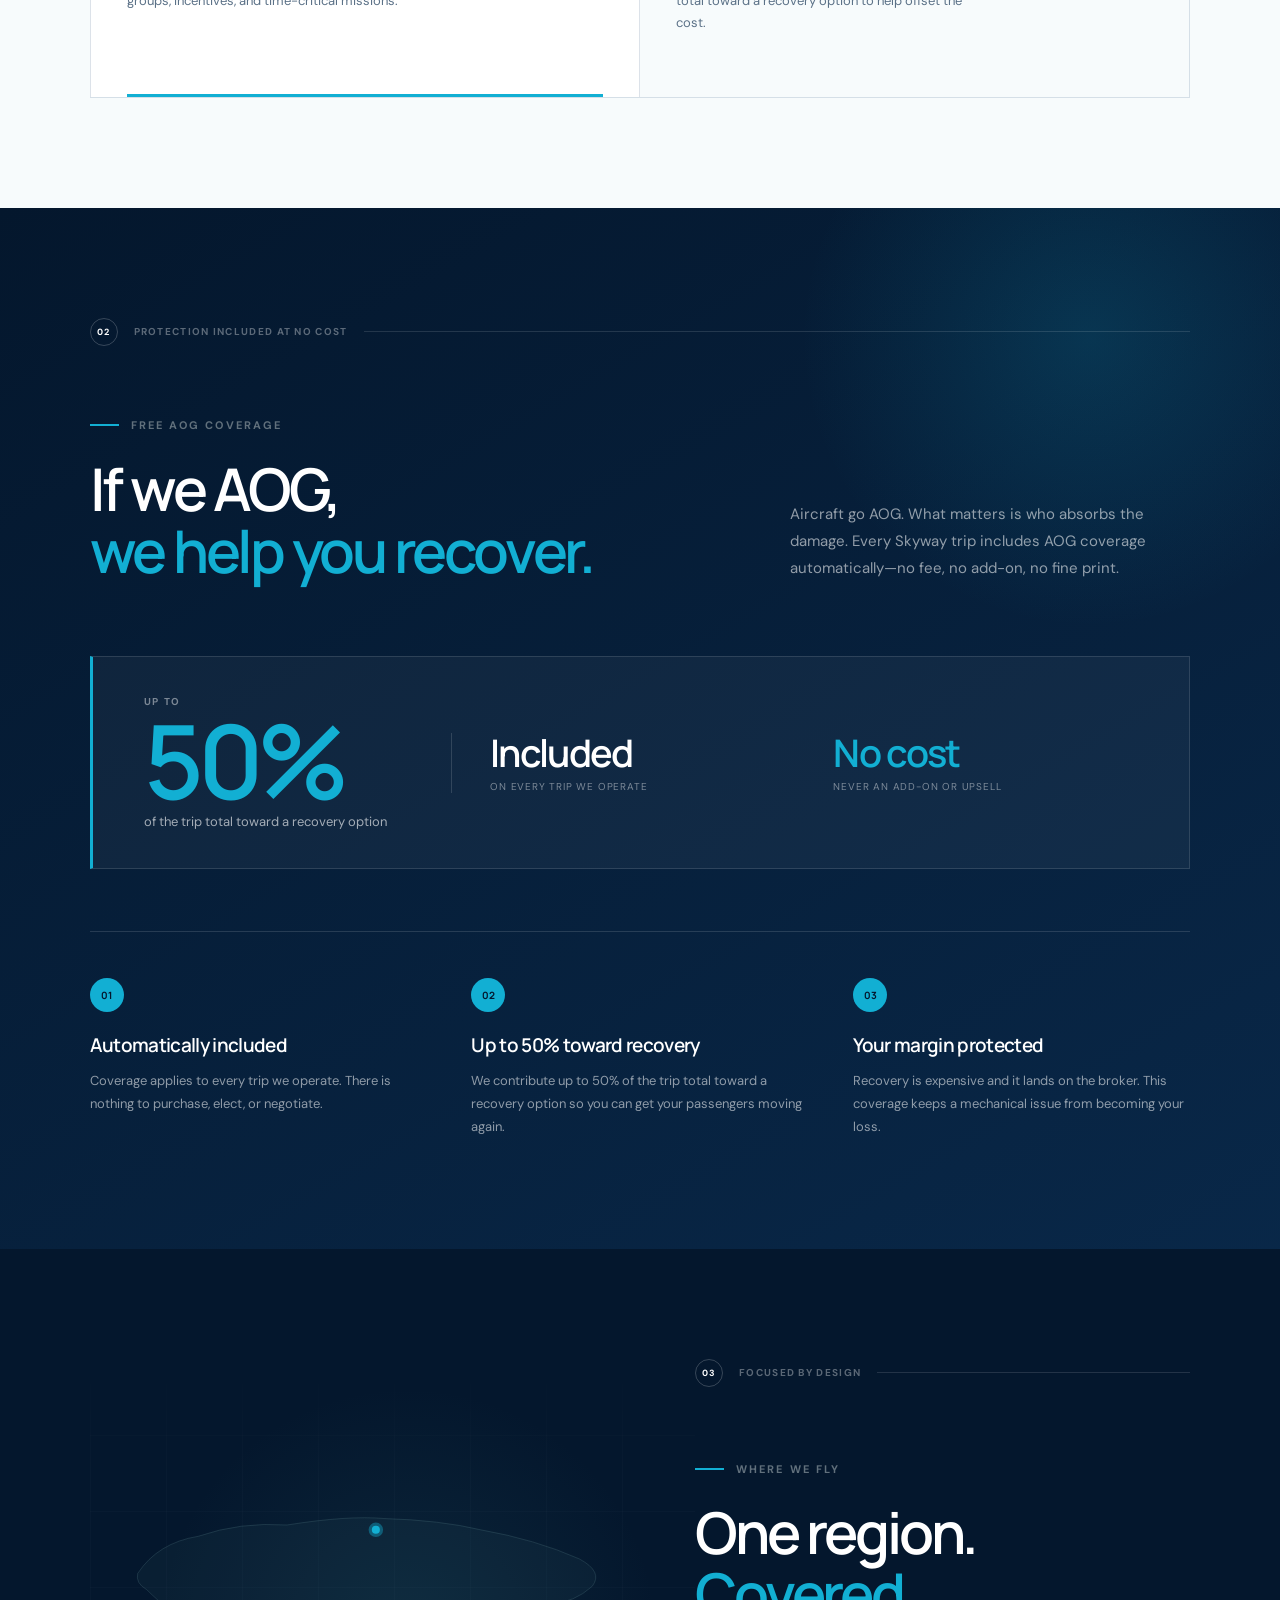
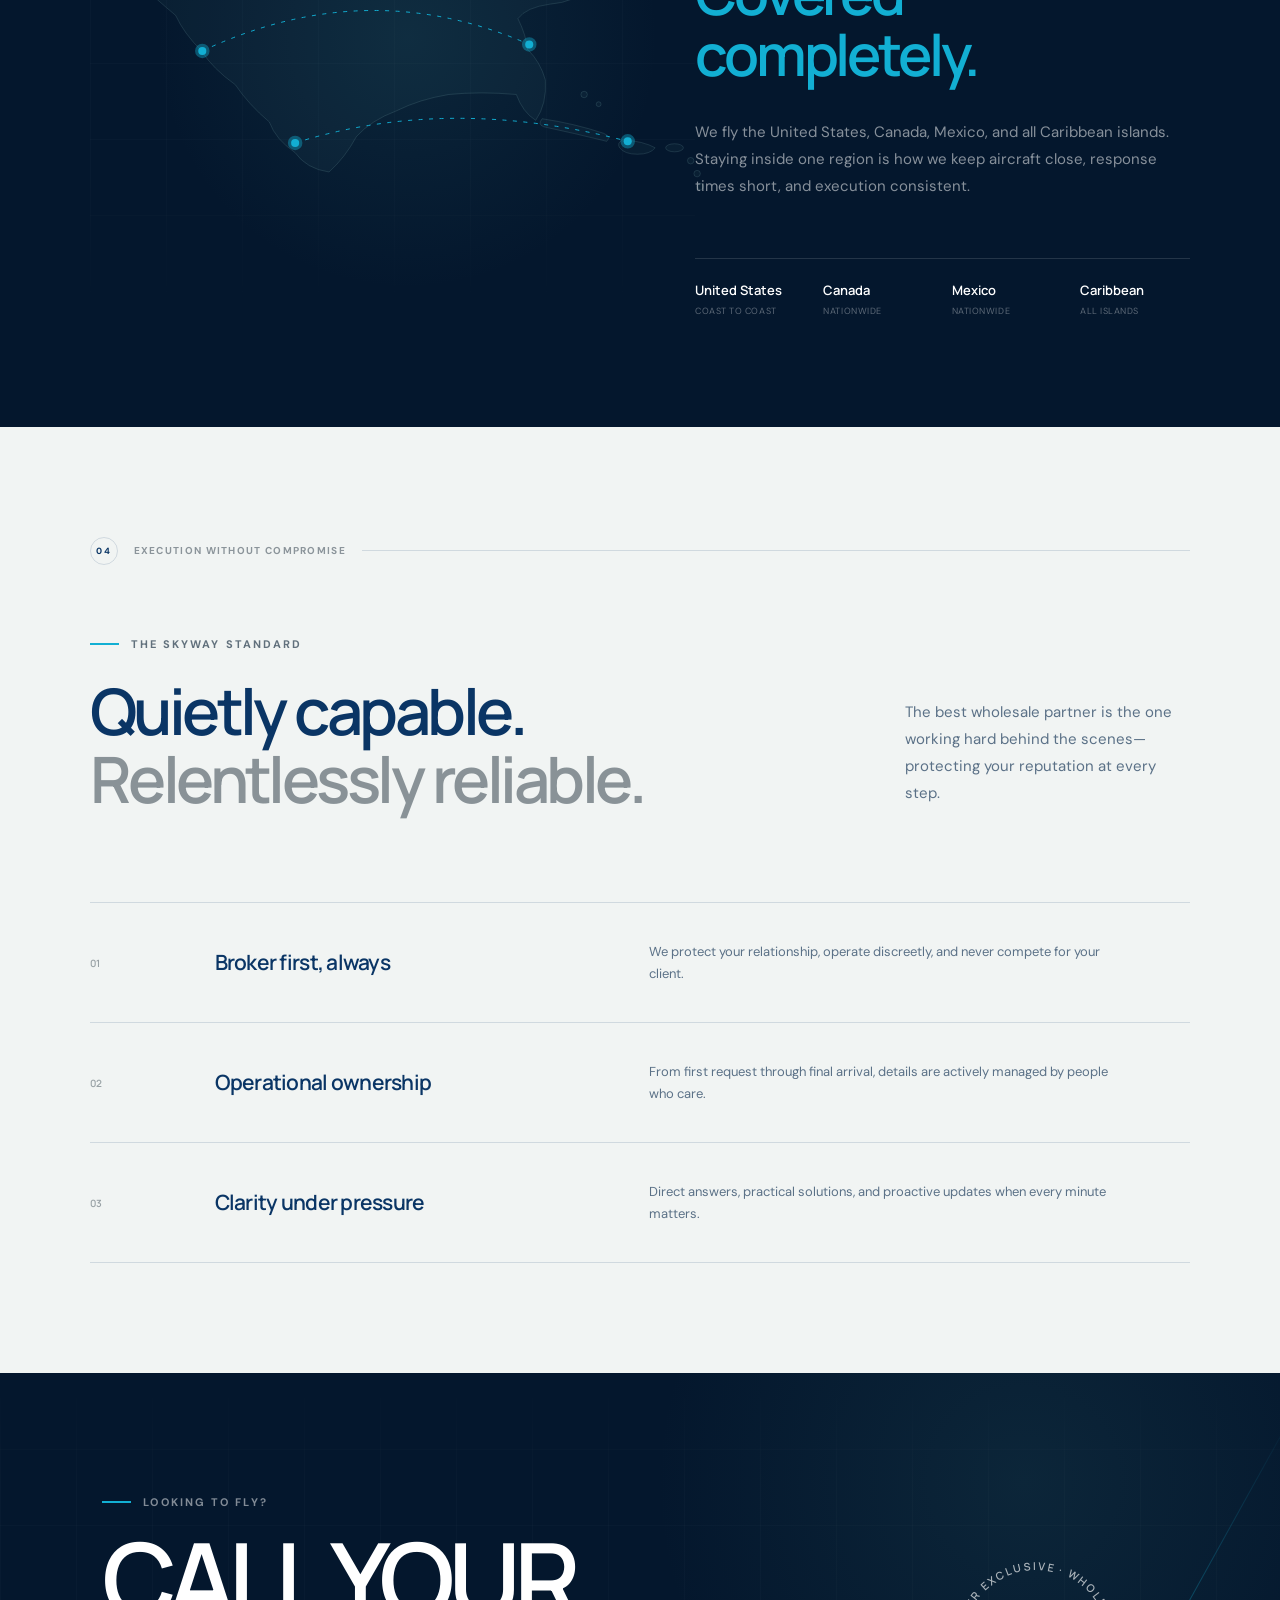
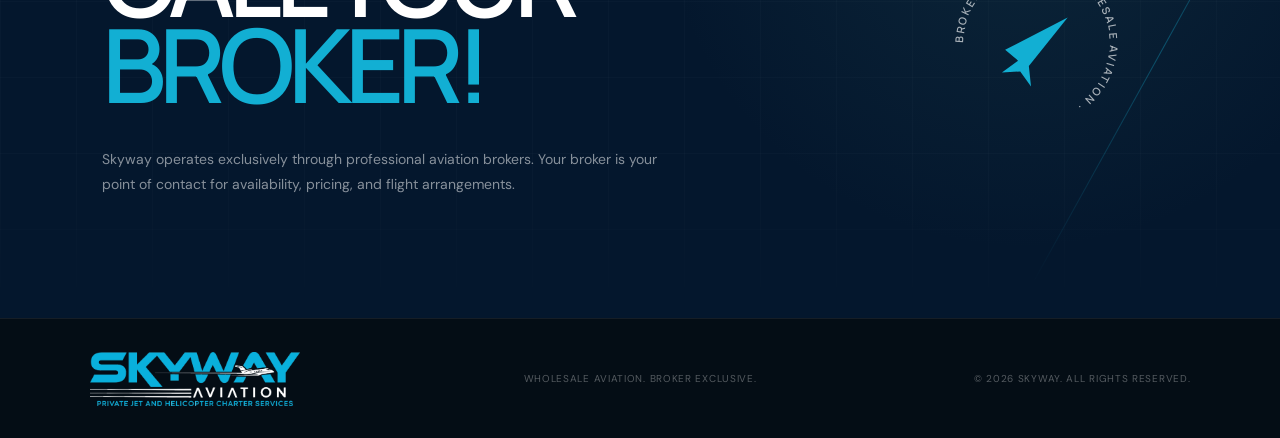
==== commit a402b6e0: "Scope coverage to the Americas and correct AOG terms Replace worldwide positioning with the actual s" ====
--- a/index.html
+++ b/index.html
@@ -5,7 +5,7 @@
     <meta name="viewport" content="width=device-width, initial-scale=1.0" />
     <meta
       name="description"
-      content="Skyway is a broker-exclusive wholesale aviation operator delivering global air solutions through trusted broker partners."
+      content="Skyway is a broker-exclusive wholesale aviation operator serving the United States, Canada, Mexico, and the Caribbean through trusted broker partners."
     />
     <meta name="theme-color" content="#07121d" />
     <title>Skyway | Wholesale Aviation, Broker Exclusive</title>
@@ -65,13 +65,15 @@
             <p class="eyebrow reveal">
               <span></span> Wholesale aviation · Broker exclusive
             </p>
+
             <h1 class="reveal">
               Aviation moves fast.<br />
               <em>We move faster.</em>
             </h1>
             <p class="hero-copy reveal">
-              A global wholesale operator built to help aviation brokers deliver
-              with confidence—on every route, every mission, every time.
+              A wholesale operator built to help aviation brokers deliver with
+              confidence across the United States, Canada, Mexico, and every
+              Caribbean island.
             </p>
             <div class="hero-actions reveal">
               <a class="button button-primary" href="#solutions">
@@ -84,7 +86,10 @@
             </div>
           </div>
 
-          <div class="hero-visual reveal" aria-label="Global flight operations">
+          <div
+            class="hero-visual reveal"
+            aria-label="Flight operations across North America and the Caribbean"
+          >
             <div class="orbital orbital-one"></div>
             <div class="orbital orbital-two"></div>
             <div class="route-line route-one">
@@ -107,24 +112,29 @@
               </svg>
               <div class="globe-label label-one">
                 <span></span>
+                <strong>YYZ</strong>
+                <small>Toronto</small>
+              </div>
+              <div class="globe-label label-two">
+                <span></span>
+                <strong>SJU</strong>
+                <small>San Juan</small>
+              </div>
+              <div class="globe-label label-three">
+                <span></span>
                 <strong>JFK</strong>
                 <small>New York</small>
               </div>
-              <div class="globe-label label-two">
+              <div class="globe-label label-four">
                 <span></span>
-                <strong>DXB</strong>
-                <small>Dubai</small>
-              </div>
-              <div class="globe-label label-three">
-                <span></span>
-                <strong>LHR</strong>
-                <small>London</small>
+                <strong>MEX</strong>
+                <small>Mexico City</small>
               </div>
             </div>
             <div class="live-card">
               <span class="live-dot"></span>
               <div>
-                <small>Global operations</small>
+                <small>Americas &amp; Caribbean</small>
                 <strong>Always moving</strong>
               </div>
             </div>
@@ -132,7 +142,7 @@
 
           <div class="hero-stats reveal">
             <div><strong>24/7</strong><span>Operational coverage</span></div>
-            <div><strong>150%</strong><span>Free AOG coverage</span></div>
+            <div><strong>50%</strong><span>AOG recovery support</span></div>
             <div><strong>Broker</strong><span>Exclusive model</span></div>
           </div>
         </section>
@@ -150,7 +160,7 @@
             </h2>
             <p class="section-copy reveal">
               We work exclusively through aviation brokers. You own the client.
-              We bring the operational depth, global reach, and hands-on
+              We bring the operational depth, regional reach, and hands-on
               execution to make every movement happen.
             </p>
           </div>
@@ -183,8 +193,8 @@
               </div>
               <h3>Free AOG Coverage</h3>
               <p>
-                If we go AOG, you receive 150% of the trip total—the full trip
-                value plus 50% to offset your recovery costs.
+                If we go AOG, you receive up to 50% of the trip total toward a
+                recovery option to help offset the cost.
               </p>
               <span class="card-line"></span>
             </article>
@@ -202,7 +212,7 @@
             <div>
               <p class="eyebrow light reveal"><span></span> Free AOG coverage</p>
               <h2 class="reveal">
-                If we AOG,<br /><em>we pay you more.</em>
+                If we AOG,<br /><em>we help you recover.</em>
               </h2>
             </div>
             <p class="section-copy reveal">
@@ -214,18 +224,18 @@
 
           <div class="aog-figure reveal">
             <div class="aog-figure-main">
-              <span>You receive</span>
-              <strong>150%</strong>
-              <small>of the trip total</small>
+              <span>Up to</span>
+              <strong>50%</strong>
+              <small>of the trip total toward a recovery option</small>
             </div>
             <div class="aog-figure-split">
               <div>
-                <strong>100%</strong>
-                <span>Trip total returned</span>
+                <strong>Included</strong>
+                <span>On every trip we operate</span>
               </div>
               <div class="accent">
-                <strong>+50%</strong>
-                <span>Recovery cost offset</span>
+                <strong>No cost</strong>
+                <span>Never an add-on or upsell</span>
               </div>
             </div>
           </div>
@@ -241,10 +251,10 @@
             </article>
             <article class="aog-point reveal">
               <span class="aog-point-icon" aria-hidden="true">02</span>
-              <h3>50% above the trip total</h3>
-              <p>
-                You get the trip value back plus an additional 50% to help
-                cover recovery lift and the cost of making your client whole.
+              <h3>Up to 50% toward recovery</h3>
+              <p>
+                We contribute up to 50% of the trip total toward a recovery
+                option so you can get your passengers moving again.
               </p>
             </article>
             <article class="aog-point reveal">
@@ -263,42 +273,55 @@
             <div class="map-grid"></div>
             <svg viewBox="0 0 900 460">
               <path
-                d="M95 116c32-34 113-51 158-30 23 11 31 34 54 43 26 10 55 4 73 23 17 18-5 42-2 64 4 27 37 44 24 70-12 25-55 10-72 31-18 20-4 59-30 72-27 14-54-15-80-22-31-8-71 9-93-16-20-24 1-56-12-82-13-28-55-39-58-71-2-29 21-57 38-82Zm358 8c40-25 115-31 156-7 27 16 35 48 63 60 28 11 70-1 84 27 14 27-23 48-25 76-2 29 30 55 12 80-20 27-59 4-88 18-26 13-39 52-69 51-31-1-40-40-65-57-23-16-61-15-73-41-12-27 17-51 18-79 1-30-27-60-11-86 14-22 43-27 68-42Z"
+                d="M135 150Q160 112 210 104Q262 86 320 90Q396 78 440 82Q510 84 560 96Q628 108 682 132Q712 148 698 166Q676 186 646 188Q616 192 606 206Q616 226 618 244Q634 260 640 282Q642 312 628 332Q612 322 604 300Q560 296 520 300Q484 306 456 320Q424 332 406 352Q392 378 372 396Q344 392 330 372Q306 356 298 334Q272 312 256 288Q228 268 214 246Q192 224 182 202Q158 182 146 170Q132 162 135 150Z"
               />
-              <path class="route" d="M185 177Q358 36 519 206T716 184" />
-              <path class="route delay" d="M224 304Q391 415 540 257T695 331" />
-              <circle cx="185" cy="177" r="5" />
-              <circle cx="519" cy="206" r="5" />
-              <circle cx="716" cy="184" r="5" />
-              <circle cx="224" cy="304" r="5" />
-              <circle cx="695" cy="331" r="5" />
+              <path d="M636 330q40 6 76 18 10 4 4 10-40-10-78-18-8-3-2-10Z" />
+              <path d="M736 356q26 2 40 10-6 8-22 8-16 0-22-8-4-6 4-10Z" />
+              <ellipse cx="800" cy="366" rx="11" ry="5" />
+              <circle cx="688" cy="300" r="4" />
+              <circle cx="706" cy="312" r="3" />
+              <circle cx="820" cy="382" r="4" />
+              <circle cx="828" cy="398" r="4" />
+              <circle cx="832" cy="414" r="4" />
+              <path class="route" d="M215 246Q420 150 620 238" />
+              <path class="route delay" d="M330 360Q520 300 742 358" />
+              <circle class="hub" cx="215" cy="246" r="5" />
+              <circle class="hub" cx="620" cy="238" r="5" />
+              <circle class="hub" cx="330" cy="360" r="5" />
+              <circle class="hub" cx="742" cy="358" r="5" />
+              <circle class="hub" cx="430" cy="96" r="5" />
             </svg>
           </div>
           <div class="network-content">
             <div class="section-label light reveal">
               <span>03</span>
-              <p>Global by design</p>
-            </div>
-            <p class="eyebrow light reveal"><span></span> Worldwide reach</p>
+              <p>Focused by design</p>
+            </div>
+            <p class="eyebrow light reveal"><span></span> Where we fly</p>
             <h2 class="reveal">
-              One network.<br /><em>Everywhere you need it.</em>
+              One region.<br /><em>Covered completely.</em>
             </h2>
             <p class="section-copy reveal">
-              From established hubs to hard-to-reach destinations, our global
-              network gives brokers the reach and resilience to say yes to more.
+              We fly the United States, Canada, Mexico, and all Caribbean
+              islands. Staying inside one region is how we keep aircraft close,
+              response times short, and execution consistent.
             </p>
             <div class="network-points reveal">
               <div>
-                <strong>Vetted</strong>
-                <span>Aircraft & operators</span>
-              </div>
-              <div>
-                <strong>Responsive</strong>
-                <span>Operations team</span>
-              </div>
-              <div>
-                <strong>Connected</strong>
-                <span>Across key markets</span>
+                <strong>United States</strong>
+                <span>Coast to coast</span>
+              </div>
+              <div>
+                <strong>Canada</strong>
+                <span>Nationwide</span>
+              </div>
+              <div>
+                <strong>Mexico</strong>
+                <span>Nationwide</span>
+              </div>
+              <div>
+                <strong>Caribbean</strong>
+                <span>All islands</span>
               </div>
             </div>
           </div>
--- a/styles.css
+++ b/styles.css
@@ -422,6 +422,11 @@
   right: 24%;
 }
 
+.label-four {
+  bottom: 18%;
+  left: 17%;
+}
+
 .live-card {
   position: absolute;
   z-index: 6;
@@ -873,7 +878,7 @@
   animation-delay: -7s;
 }
 
-.network-map circle {
+.network-map .hub {
   fill: var(--lime);
   stroke: rgba(18, 175, 211, 0.4);
   stroke-width: 8;
@@ -906,7 +911,8 @@
 
 .network-points {
   display: grid;
-  grid-template-columns: repeat(3, 1fr);
+  grid-template-columns: repeat(4, 1fr);
+  gap: 18px;
   margin-top: 58px;
   padding-top: 25px;
   border-top: 1px solid rgba(255, 255, 255, 0.13);
@@ -1364,7 +1370,8 @@
   }
 
   .network-points {
-    gap: 10px;
+    grid-template-columns: repeat(2, 1fr);
+    gap: 22px 14px;
   }
 
   .network-points span {
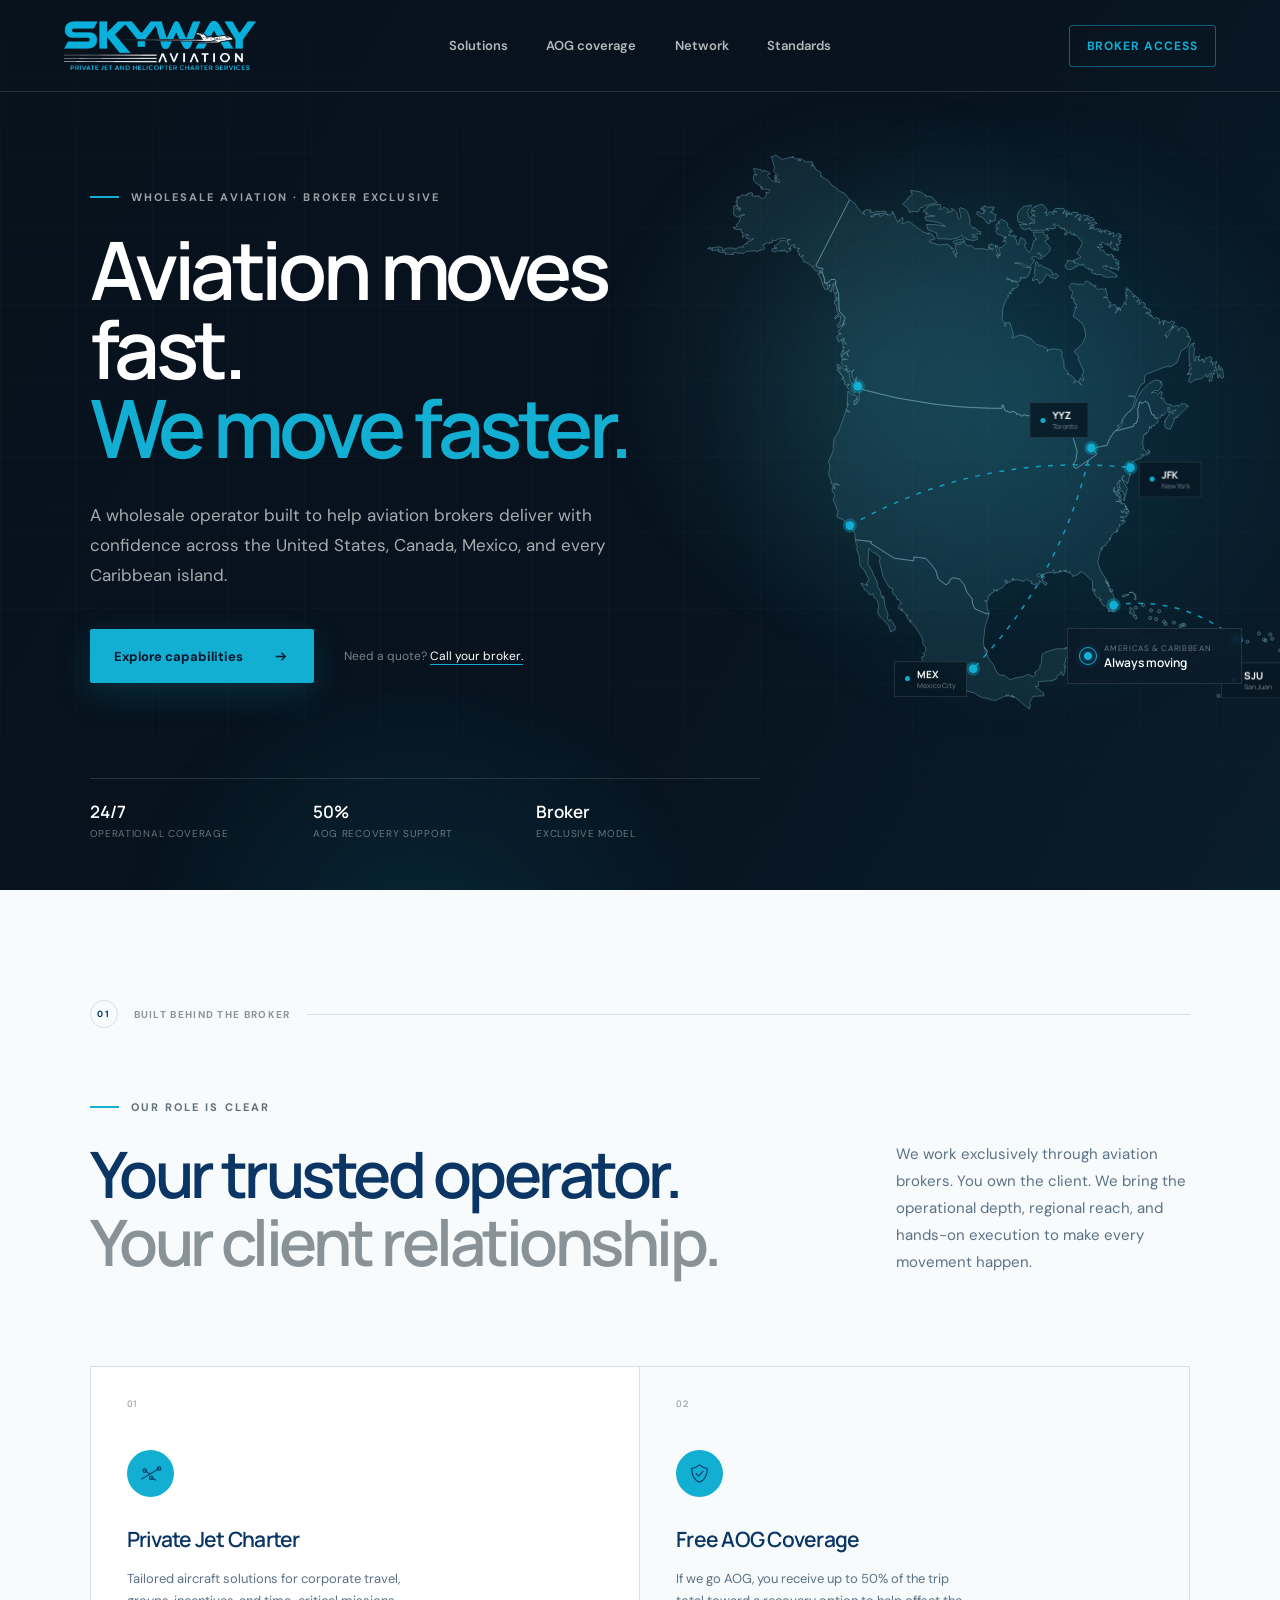
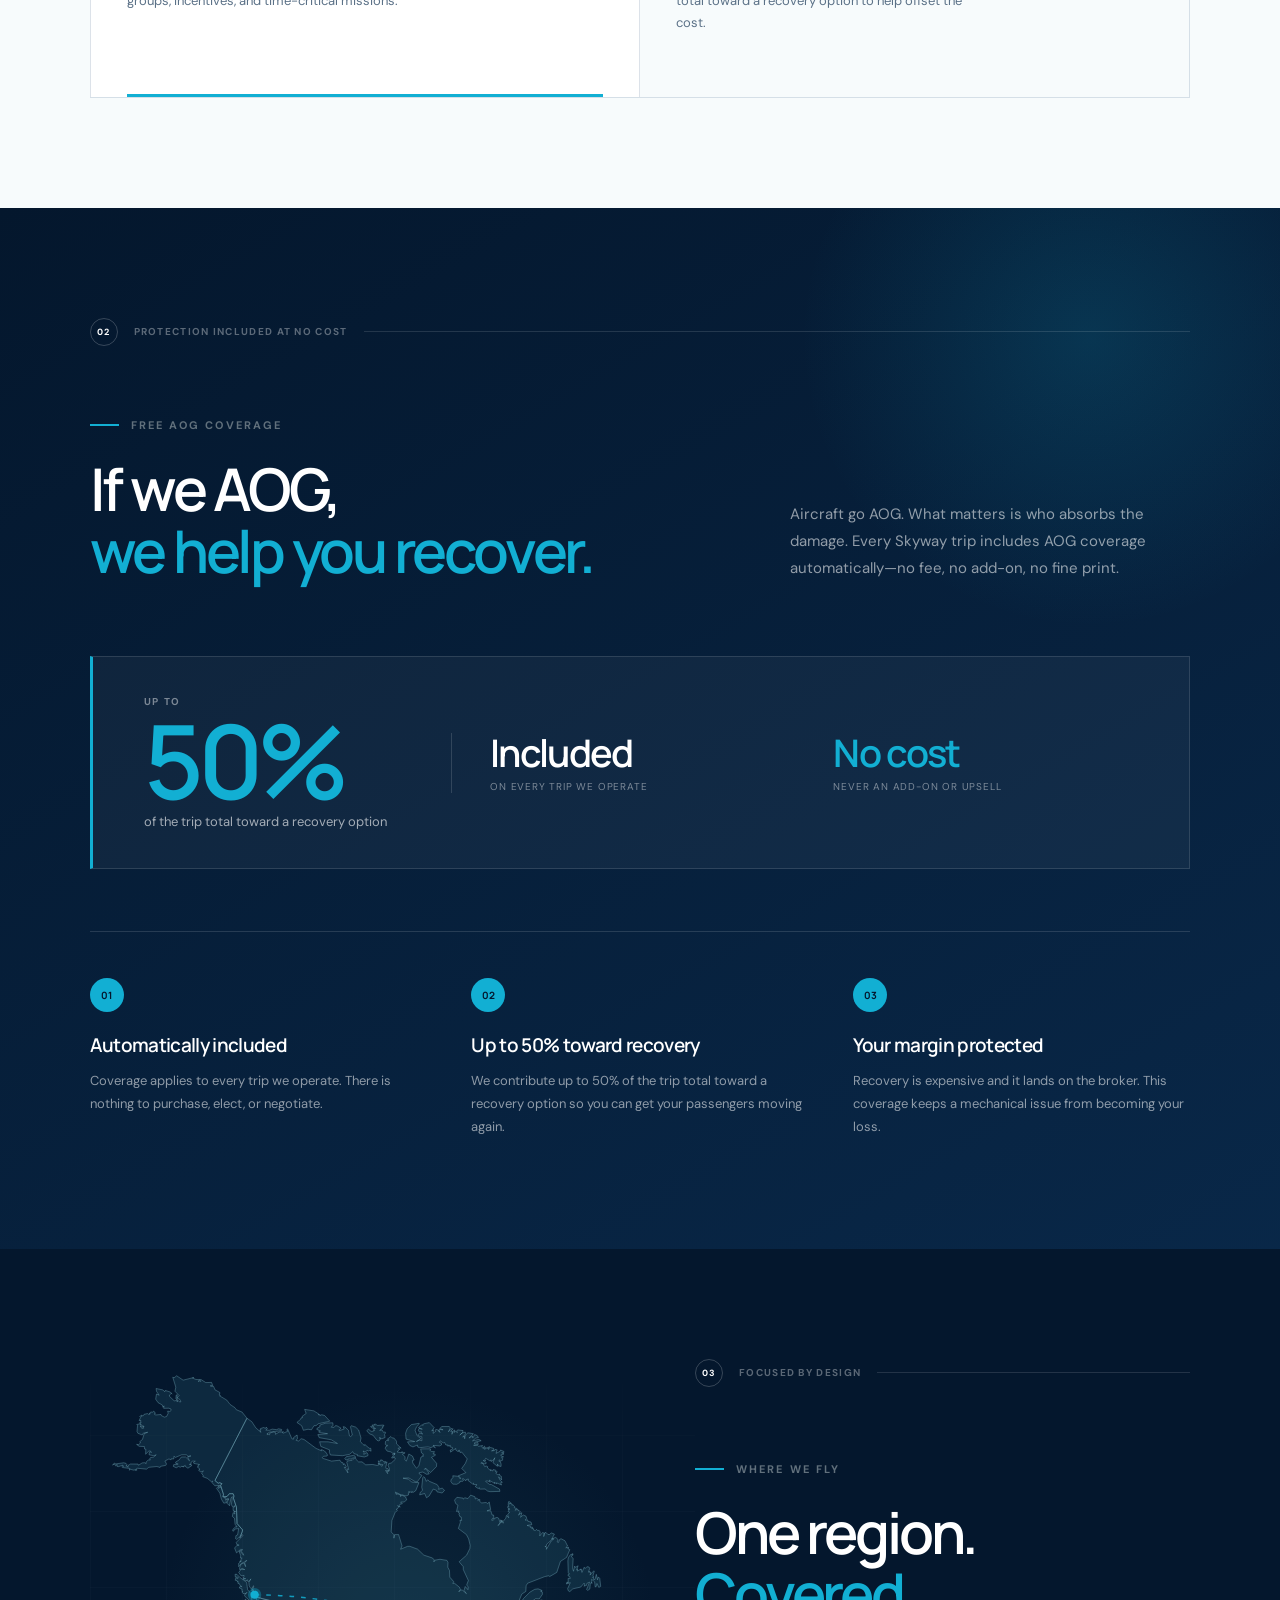
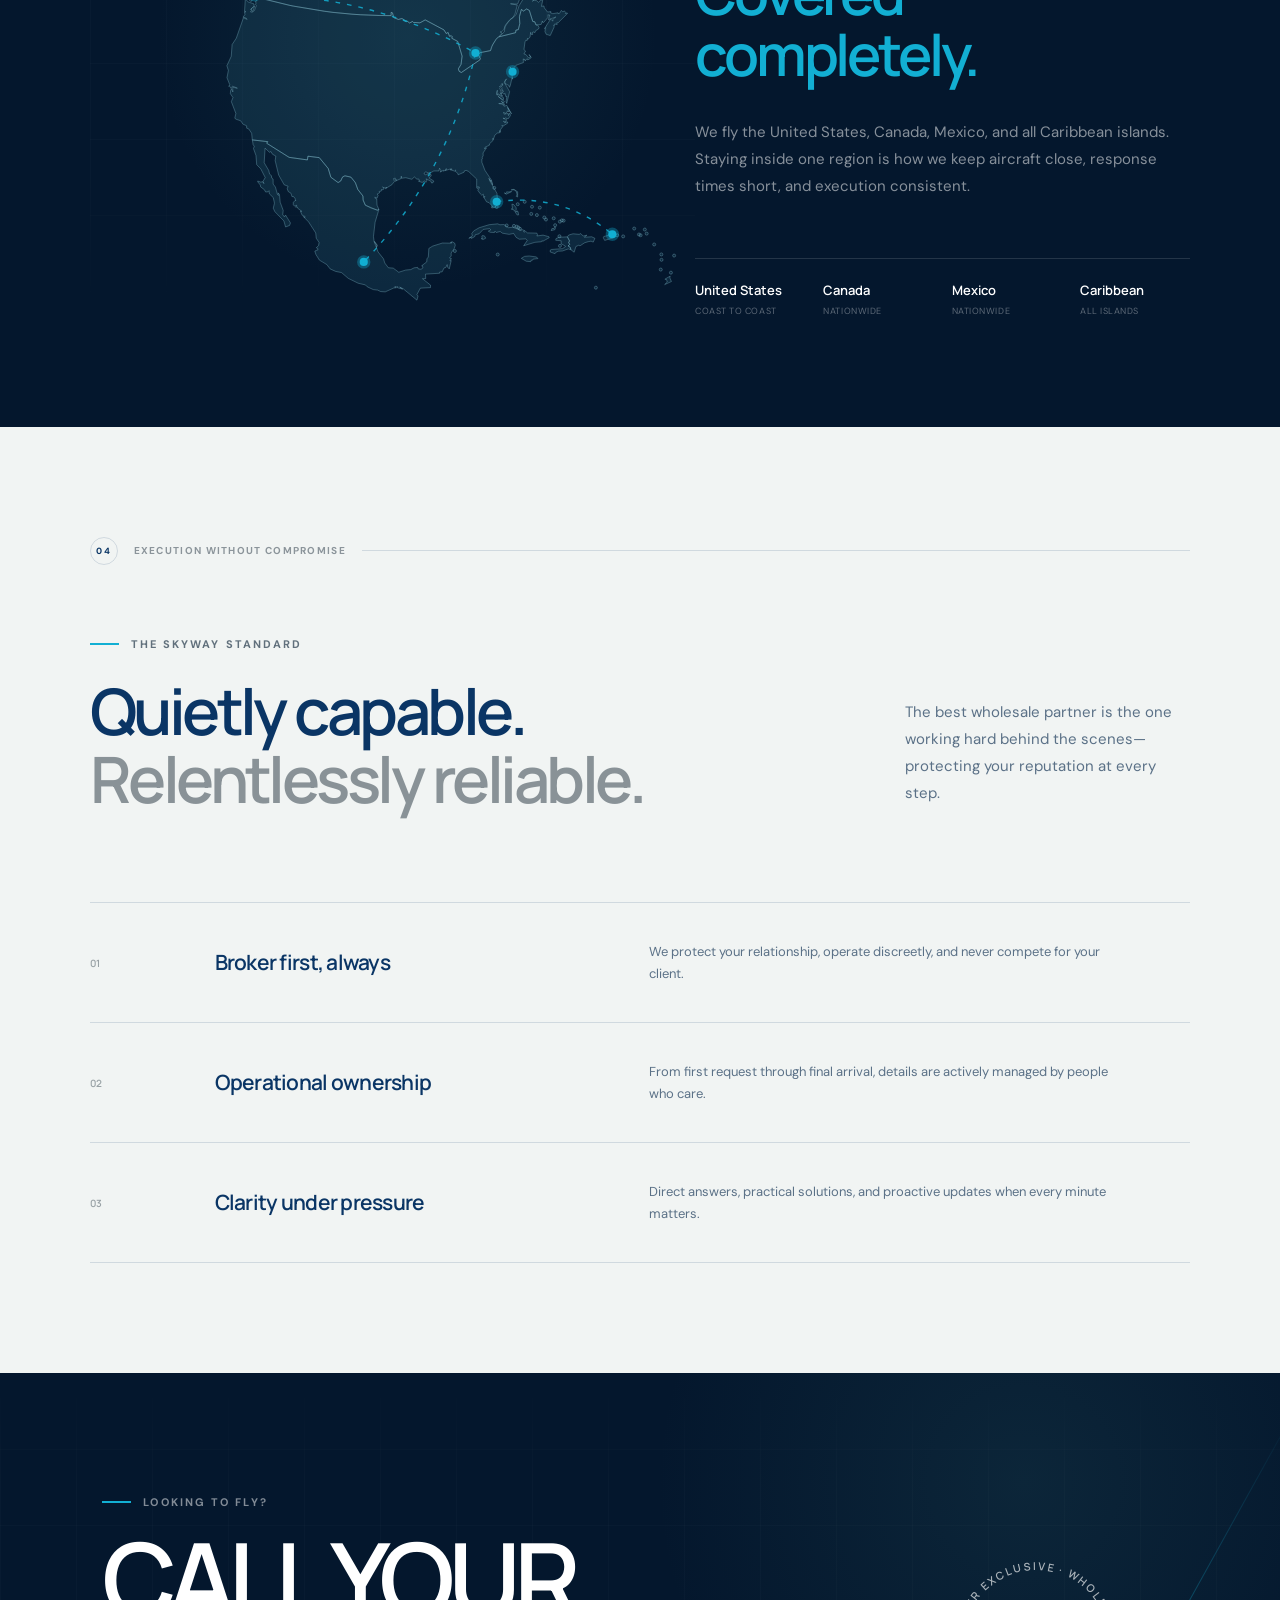
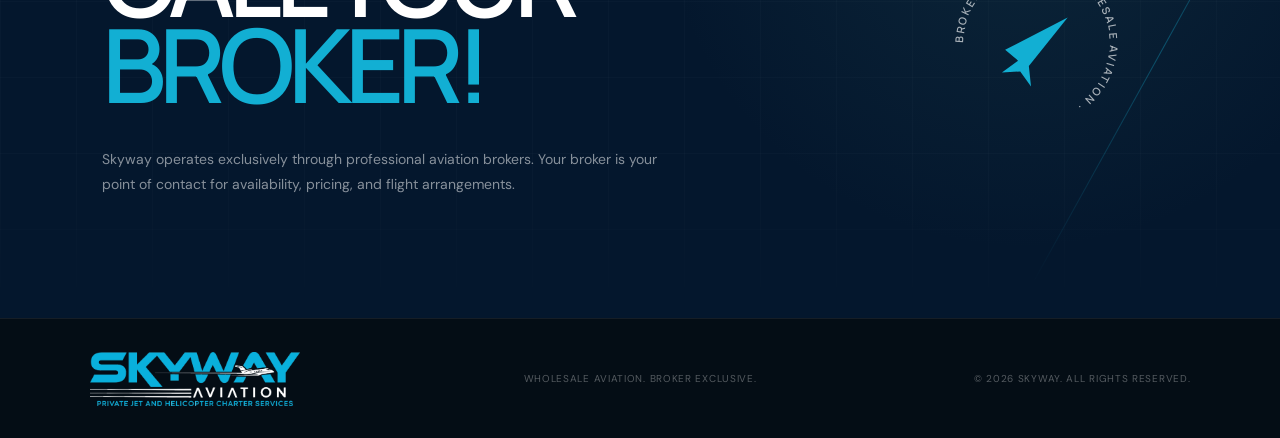
==== commit c9766beb: "Replace globe with an accurate service-area map Generate an Albers conic projection of the United St" ====
--- a/index.html
+++ b/index.html
@@ -19,6 +19,12 @@
   </head>
   <body>
     <div class="site-shell">
+      <svg class="map-sprite" aria-hidden="true" focusable="false">
+        <symbol id="coverage-land" viewBox="0 0 1000 940.7">
+          <path d="M242.3 287.4L242.9 284.3L233.4 273.4L232.4 245.4L227.2 229.9L228.1 226.0L226.6 222.1L220.2 222.1L216.0 227.0L209.1 227.6L210.0 223.1L205.1 207.7L207.4 204.8L203.6 203.2L200.9 204.1L195.4 199.4L250.4 92.2L258.8 98.2L265.7 108.8L274.6 116.5L272.5 112.4L274.6 112.0L273.3 110.3L279.0 108.2L282.5 109.6L283.7 107.5L285.6 110.5L282.9 112.7L289.0 112.9L293.8 111.0L301.5 111.9L304.9 110.4L310.2 111.6L309.6 113.8L289.7 116.1L285.0 118.9L285.6 120.5L285.6 119.1L289.4 120.6L289.7 117.7L296.1 115.8L300.0 117.1L299.4 119.9L306.0 116.0L313.3 115.6L311.3 116.9L312.7 118.0L320.8 114.6L318.9 112.0L320.4 110.6L327.8 127.8L330.9 128.2L330.8 125.3L336.7 121.1L337.4 127.0L335.1 130.4L339.5 131.4L343.6 127.4L348.7 128.8L369.3 144.1L378.6 148.2L377.9 146.4L381.3 147.1L386.4 150.9L389.2 155.8L388.2 157.2L382.1 157.7L379.8 160.1L381.3 161.4L395.9 166.0L410.4 164.4L412.5 168.0L415.8 169.0L416.5 172.4L418.1 170.4L421.2 175.1L420.9 177.1L418.0 176.8L424.2 186.3L422.2 179.0L425.5 180.4L422.2 168.2L423.5 165.7L431.6 164.6L435.9 160.3L431.8 160.8L430.7 162.6L425.0 162.2L424.1 164.1L420.7 163.9L418.7 161.8L421.5 158.4L434.0 156.1L436.6 157.5L437.8 162.7L442.5 167.4L448.4 167.3L454.7 172.4L467.0 171.8L474.4 173.5L477.4 172.6L476.2 169.3L482.9 175.0L484.4 172.1L478.7 171.2L476.2 165.7L478.6 166.3L481.1 165.5L480.4 163.9L483.3 164.2L485.7 167.2L488.9 166.6L487.2 169.9L491.5 167.3L489.2 176.4L490.5 179.4L493.0 178.8L494.8 182.6L488.8 182.1L492.6 187.6L491.1 183.5L494.9 183.4L495.7 179.5L493.4 173.6L494.4 170.1L498.6 169.4L505.9 162.6L503.5 158.1L502.3 160.7L499.3 160.5L502.1 156.6L501.1 154.4L504.6 153.1L504.0 155.4L505.1 152.3L501.0 152.7L498.9 150.4L491.5 148.7L488.3 143.9L489.7 140.4L492.0 140.0L492.0 138.3L489.9 138.9L488.4 137.0L488.9 132.1L491.0 130.1L493.7 131.0L494.5 129.2L492.0 128.3L498.0 123.7L500.3 126.1L503.3 126.3L507.7 131.6L507.7 136.2L515.7 143.7L511.5 143.2L510.5 144.8L513.5 145.4L508.6 150.0L514.1 151.4L518.0 149.9L516.8 151.3L522.5 151.8L518.0 154.1L522.5 158.7L522.3 163.7L524.6 166.2L529.0 153.8L535.2 157.4L538.1 164.1L535.2 165.1L535.7 169.2L542.0 178.2L546.3 174.0L549.8 159.0L554.3 157.2L552.9 156.6L553.9 153.7L550.8 152.1L549.3 145.0L565.4 144.8L566.8 145.6L565.0 147.2L568.3 149.6L573.2 149.7L570.5 153.8L573.8 153.7L574.7 155.9L567.9 159.5L576.8 169.9L576.6 175.3L566.5 185.7L558.8 179.0L557.0 178.5L555.6 180.2L557.7 179.6L561.1 182.4L564.0 188.0L559.5 188.7L553.1 184.8L546.7 186.0L547.0 188.1L551.6 190.7L543.6 201.5L540.4 201.6L529.1 195.0L518.9 195.4L528.1 197.0L534.3 202.1L546.4 203.1L540.9 216.8L536.6 219.7L534.1 218.3L534.6 220.1L528.8 218.3L530.1 220.6L528.1 220.4L528.4 224.2L524.3 225.9L514.5 223.6L505.8 219.2L506.8 222.9L508.6 223.1L507.9 221.7L515.7 224.8L513.8 226.7L517.7 224.7L523.4 227.8L525.4 232.7L520.8 236.4L514.9 236.5L517.8 239.4L513.8 240.1L512.5 242.8L514.1 245.2L509.6 242.7L511.6 244.7L508.9 248.6L507.3 248.5L509.1 250.8L505.2 254.7L499.8 268.2L498.6 287.9L503.4 292.8L503.2 298.6L504.6 292.5L511.3 292.4L517.3 311.9L514.8 317.6L526.9 312.6L530.7 312.6L544.0 317.5L554.8 327.8L568.8 332.4L572.7 335.6L572.0 339.5L574.0 336.4L582.6 334.9L594.4 336.8L596.3 340.2L595.9 348.5L598.9 354.2L599.4 365.6L606.1 373.3L604.7 376.5L607.7 376.3L615.9 382.9L617.7 386.7L615.0 391.0L617.6 387.9L620.7 387.7L628.1 394.1L623.9 388.6L626.0 381.7L630.6 387.2L631.2 382.7L628.5 379.1L631.4 371.5L622.7 352.7L622.6 347.6L615.5 339.2L628.4 327.8L633.9 316.5L634.5 311.2L631.9 299.9L628.0 292.4L614.2 282.0L617.6 271.5L617.0 267.4L619.8 268.2L619.1 262.2L616.9 261.7L615.3 257.3L616.2 255.5L614.1 254.5L615.0 252.0L611.0 252.6L613.5 241.9L609.5 238.9L607.6 233.1L611.7 228.3L622.4 229.7L622.9 231.4L625.4 229.0L630.5 230.6L635.4 224.5L642.9 227.5L643.3 231.3L644.8 229.8L646.9 230.6L648.6 232.2L647.7 233.8L649.7 231.9L651.4 232.4L650.6 235.1L654.3 238.0L662.1 237.2L664.7 239.5L667.2 236.2L669.7 249.2L663.4 251.6L669.9 251.4L672.4 258.9L674.8 258.8L675.2 264.9L673.2 264.3L671.4 267.6L674.2 267.8L676.9 264.2L680.7 262.8L683.5 264.3L686.0 272.0L682.3 276.9L686.0 273.6L687.0 267.0L688.6 269.3L688.1 271.7L689.1 267.5L691.3 272.9L691.2 269.7L695.8 264.2L696.9 259.5L700.9 263.4L698.9 258.4L702.3 253.8L699.5 252.4L701.0 250.5L699.9 248.6L703.1 248.7L700.0 247.5L698.8 244.5L701.5 243.7L699.9 242.2L700.4 235.9L702.7 236.0L703.7 237.1L702.1 239.9L705.0 238.2L706.9 242.2L707.6 240.8L711.0 244.1L710.3 246.3L714.7 247.5L711.7 250.6L716.4 248.7L717.1 251.4L718.6 250.8L720.7 253.0L717.9 259.1L719.5 256.5L723.5 254.9L721.2 262.6L725.8 258.8L730.5 260.7L731.9 264.7L728.9 267.6L733.2 267.0L733.7 269.5L739.2 270.9L740.6 275.4L732.3 276.7L738.9 278.4L738.0 280.2L741.9 279.7L740.5 282.2L743.0 281.5L743.5 284.6L746.7 285.4L748.7 283.4L751.1 285.8L752.4 284.4L755.0 288.0L754.2 294.7L758.9 289.0L761.9 289.9L761.0 295.8L763.0 289.1L765.1 289.0L768.3 292.4L771.4 292.2L773.9 289.5L779.4 291.6L773.7 302.4L766.3 308.8L765.2 312.9L763.1 312.8L766.1 314.2L765.6 317.8L774.0 303.4L778.5 299.8L775.6 300.6L775.2 299.4L781.8 297.3L785.9 301.3L784.1 304.8L786.3 306.1L788.3 301.0L790.8 299.5L797.6 303.1L802.1 312.1L798.9 315.1L803.5 314.1L804.0 315.7L802.1 316.0L805.9 318.4L800.4 331.6L789.8 338.6L783.5 357.5L771.5 364.5L769.3 363.3L762.8 364.7L733.4 376.1L730.8 380.3L730.2 390.3L723.4 394.7L716.1 412.0L703.9 411.5L715.6 413.6L711.5 429.3L708.1 435.4L703.2 438.3L695.4 447.5L692.7 455.2L688.6 459.8L686.0 459.9L689.7 461.9L678.8 472.9L671.4 485.2L669.5 492.0L652.0 495.5L648.3 498.5L652.1 506.1L651.3 507.9L619.4 529.7L615.8 527.9L614.1 523.5L618.8 515.7L620.6 501.5L613.1 476.3L602.9 470.8L603.6 468.1L602.1 466.5L598.9 467.4L596.6 460.9L593.1 462.6L589.5 456.5L557.1 439.2L548.1 444.3L536.8 443.5L535.3 442.0L530.2 444.5L525.8 441.1L522.3 441.6L521.5 439.4L517.1 436.9L511.0 438.4L503.1 435.3L501.1 427.2L498.5 426.3L498.5 431.8L478.3 431.7L431.1 429.5L384.1 424.6L323.2 414.1L277.3 403.0L264.9 398.2L263.7 399.3L263.5 395.0L266.9 393.9L263.4 393.7L265.5 389.2L261.6 392.3L258.4 388.3L259.3 386.5L260.1 389.0L262.4 388.3L260.2 386.8L262.3 381.2L261.5 380.4L259.9 384.6L257.1 385.3L254.2 380.6L253.7 374.4L257.2 368.6L254.1 373.1L250.7 372.3L250.9 370.0L249.3 372.3L245.9 370.7L243.5 368.5L248.3 368.3L243.4 367.1L245.2 365.3L245.1 361.9L243.6 363.5L240.0 363.1L236.3 357.5L240.7 352.0L246.7 352.6L241.8 350.8L238.1 353.1L237.7 349.9L240.6 343.0L244.0 341.7L245.7 341.7L248.2 347.6L246.4 341.0L249.6 337.6L249.5 336.2L248.2 338.6L241.1 341.7L236.3 347.7L236.1 342.0L241.1 337.8L237.8 339.4L242.0 332.6L239.3 332.9L239.6 328.2L236.8 321.2L239.9 319.7L238.8 321.5L244.7 328.0L243.6 324.4L240.5 322.2L240.8 319.4L243.0 318.5L239.8 317.6L232.5 323.9L229.2 315.5L233.4 310.8L236.9 310.6L233.3 310.0L232.0 305.9L243.4 294.3L242.3 292.4L238.0 298.4L242.3 287.4ZM684.3 468.3L712.6 461.2L713.2 456.8L717.3 456.0L719.9 445.7L719.2 433.7L722.6 421.2L726.2 424.0L731.6 420.4L736.3 422.9L742.2 441.9L745.9 442.6L747.0 447.3L750.4 447.8L753.1 452.2L752.0 454.9L746.8 458.1L745.7 461.3L744.3 459.9L741.7 460.6L742.0 464.4L739.2 464.0L738.6 460.6L737.5 469.0L733.8 472.5L733.1 471.0L732.6 474.5L730.1 474.3L728.8 477.1L727.0 490.4L729.8 492.7L726.9 497.9L730.2 498.6L734.9 504.5L738.6 502.4L735.4 499.5L736.6 499.1L739.6 504.3L733.6 508.2L732.5 505.8L729.0 510.1L728.2 506.4L727.3 507.7L725.8 506.3L726.1 512.6L713.3 517.3L705.0 527.3L703.5 520.2L705.0 524.8L703.1 531.1L706.3 532.2L707.4 541.2L706.6 538.6L703.0 554.0L701.6 555.1L701.5 552.2L694.3 548.6L694.3 544.1L697.1 540.6L693.2 546.6L702.4 562.7L697.4 582.8L696.3 579.4L697.7 570.8L695.8 571.0L694.5 565.4L692.8 567.0L690.2 565.2L689.7 562.9L692.1 562.0L689.8 560.5L688.7 561.5L689.9 559.1L688.2 558.6L689.6 555.7L688.2 554.4L689.3 551.5L691.2 551.0L689.9 550.8L690.8 549.1L688.8 548.8L686.3 554.3L684.7 554.0L686.6 555.7L685.4 556.9L689.1 566.5L685.9 564.6L690.5 570.4L682.9 566.6L680.7 567.6L681.3 560.3L679.9 564.9L680.4 568.5L682.7 568.0L691.9 573.0L691.7 576.3L690.2 576.5L682.6 570.8L693.4 579.6L691.8 582.2L688.1 579.5L693.5 583.7L693.2 586.1L690.2 583.3L683.6 583.1L689.9 584.1L692.6 587.7L697.5 586.4L705.6 600.9L698.8 589.9L701.8 597.4L697.9 595.7L698.3 597.6L694.5 600.4L692.1 597.7L692.9 601.5L699.7 599.9L700.4 603.9L701.9 599.6L703.2 601.0L703.7 603.9L700.4 608.9L697.0 609.0L695.7 607.3L694.3 609.0L690.9 608.3L697.2 610.8L695.2 615.4L691.7 613.7L693.1 615.3L698.6 614.7L699.2 616.7L690.9 622.0L689.3 620.4L690.2 623.3L687.0 627.5L686.1 632.7L685.2 629.5L685.2 633.3L681.0 634.0L676.9 637.6L674.3 645.1L673.6 642.9L673.7 646.8L667.4 652.7L667.7 654.7L660.5 658.2L662.5 659.2L661.6 661.3L658.8 659.4L660.5 662.5L656.7 668.1L656.8 673.1L654.9 676.0L656.1 677.1L654.6 678.3L654.6 684.1L659.8 697.9L671.1 714.9L673.2 723.0L670.0 714.6L669.4 717.3L666.8 711.7L668.7 716.8L680.5 737.5L681.9 751.3L680.2 758.7L676.2 761.9L671.7 762.8L671.0 760.5L673.5 760.8L667.2 753.7L662.7 752.2L658.7 745.6L659.8 742.6L657.6 744.8L657.1 739.1L654.6 741.0L651.9 738.4L647.8 732.7L650.6 727.1L647.3 726.1L648.4 728.6L647.0 729.8L645.6 728.0L645.7 713.0L631.8 700.0L627.5 698.0L624.6 698.9L624.0 701.2L613.8 705.7L613.1 703.0L609.0 699.9L609.6 697.4L607.6 699.3L599.8 696.9L603.5 696.4L601.9 695.3L591.4 698.5L593.7 697.0L593.4 695.0L590.5 698.6L588.3 699.5L588.5 698.0L582.4 700.9L584.8 699.8L581.8 694.3L580.8 699.1L572.0 699.1L564.5 703.2L558.2 700.7L555.9 702.1L555.1 704.1L557.9 705.6L562.8 703.2L562.0 705.6L564.2 707.0L566.7 704.7L567.5 707.9L563.5 711.1L572.0 716.5L570.6 719.2L568.1 719.9L567.1 716.9L558.5 712.6L559.9 715.4L558.3 718.8L556.2 716.2L552.0 718.8L545.7 716.8L547.3 716.4L546.0 712.9L542.9 713.2L538.4 709.4L534.3 713.5L523.7 710.7L516.3 711.7L516.0 708.0L515.6 712.2L505.6 716.7L508.3 714.4L505.4 714.4L505.8 711.5L502.6 712.2L504.2 717.0L499.8 722.8L488.6 729.6L491.2 727.6L486.1 728.1L483.9 726.4L486.4 730.0L483.4 731.7L482.3 730.5L481.5 733.8L477.8 734.4L478.7 736.7L474.5 738.7L476.1 741.1L474.3 746.0L470.4 744.1L471.3 746.5L473.7 747.2L474.2 757.9L477.5 765.3L474.8 766.6L464.0 763.0L454.1 758.0L450.3 749.2L450.0 742.2L441.1 730.8L436.4 718.3L429.0 709.4L419.6 707.5L415.5 708.9L411.8 716.3L407.3 719.1L394.8 709.9L390.3 694.9L374.9 676.2L355.3 673.7L354.5 680.1L323.0 675.7L284.4 651.4L286.2 648.7L259.7 645.7L258.5 634.2L253.4 626.7L250.0 625.5L249.9 621.4L243.5 618.5L239.8 612.9L230.9 609.8L229.6 607.9L231.4 600.2L223.6 579.9L226.4 572.8L221.9 566.2L222.2 561.2L223.8 557.8L226.2 563.3L225.9 555.2L233.9 556.7L225.7 553.1L223.2 557.2L220.1 552.8L219.1 553.5L220.9 550.9L216.1 538.7L218.5 526.1L215.9 518.1L223.4 501.9L224.9 481.7L232.2 470.5L244.4 435.5L250.7 438.4L249.1 436.2L243.9 434.5L247.1 429.6L246.1 426.2L248.8 425.5L246.8 423.8L246.3 424.9L247.6 403.5L252.8 408.4L262.6 411.7L262.6 415.6L256.5 421.4L258.4 421.6L257.6 420.3L263.8 415.4L260.9 424.1L258.9 424.6L258.9 422.8L256.4 425.1L259.1 426.3L263.1 423.5L266.6 414.8L264.9 412.1L266.3 410.4L264.8 407.4L266.4 407.3L266.9 404.9L266.0 399.8L330.3 415.6L398.5 426.4L445.6 430.5L489.2 431.8L498.5 431.8L498.5 426.3L500.3 426.6L503.1 435.3L511.0 438.4L517.1 436.9L521.5 439.4L522.3 441.6L525.8 441.1L530.2 444.5L535.3 442.0L536.8 443.5L548.1 444.3L557.1 439.2L589.5 456.5L593.1 462.6L596.6 460.9L598.9 467.4L602.1 466.5L603.6 468.1L602.9 470.8L613.1 476.3L620.6 501.5L618.8 515.7L614.1 523.5L615.8 527.9L619.4 529.7L651.3 507.9L652.1 506.1L648.3 498.5L652.0 495.5L669.5 492.0L673.5 481.1L680.4 470.7L684.3 468.3ZM259.7 645.7L286.2 648.7L284.4 651.4L323.0 675.7L354.5 680.1L355.3 673.7L374.9 676.2L390.3 694.9L394.8 709.9L407.3 719.1L411.8 716.3L414.0 710.4L418.7 707.5L429.6 710.0L437.4 720.0L441.1 730.8L450.0 742.2L450.3 749.2L454.1 758.0L474.8 766.6L477.5 765.3L470.9 787.4L468.1 812.0L469.1 819.2L474.7 826.8L473.4 830.8L473.8 826.8L469.2 820.3L476.1 838.5L485.4 850.3L487.6 857.5L493.7 865.6L502.1 866.3L511.6 873.4L523.5 869.6L532.3 868.8L538.0 865.8L544.1 865.0L545.0 867.5L550.0 868.3L553.3 865.8L552.2 862.1L551.0 862.3L559.8 855.5L560.1 850.3L562.5 847.2L563.4 832.4L570.0 828.4L586.8 823.1L602.4 823.4L603.0 822.0L600.5 822.1L603.7 820.9L607.8 823.3L608.8 826.9L607.3 832.1L601.7 840.3L601.9 845.4L599.0 848.8L602.5 850.3L599.7 852.6L599.9 853.9L601.9 853.3L598.5 867.6L595.5 864.4L594.9 860.2L592.5 865.3L589.5 865.9L586.3 872.7L582.0 873.0L581.8 875.1L557.6 876.6L558.0 884.3L552.4 884.5L566.3 895.5L566.2 899.8L548.8 900.7L542.9 911.7L544.8 914.3L542.9 921.4L519.4 901.9L513.2 898.9L518.3 902.4L509.4 900.1L509.9 898.1L507.6 899.0L506.1 897.2L504.5 899.1L507.5 900.0L503.0 900.5L488.4 907.1L480.4 906.6L475.3 904.1L467.7 903.2L457.4 898.4L454.3 895.2L441.9 892.3L424.8 883.9L413.2 874.0L403.0 871.9L393.5 867.6L387.9 860.2L375.1 852.5L369.0 842.7L367.2 836.9L372.7 834.7L372.1 832.3L369.8 831.3L373.7 827.3L374.6 822.3L369.7 814.9L368.8 805.8L356.6 786.9L347.4 777.5L350.1 779.4L350.5 777.6L345.4 775.2L342.3 768.2L345.0 768.7L337.8 763.3L337.0 761.0L334.0 761.4L336.2 758.1L332.2 759.5L330.2 757.4L330.3 753.0L333.6 749.6L334.4 750.5L333.1 746.3L331.0 743.4L327.8 743.1L326.3 737.5L321.6 734.6L319.7 729.8L321.2 725.4L314.5 722.9L305.0 706.1L299.0 681.4L300.1 673.5L294.5 670.4L291.7 665.7L289.1 667.0L281.6 659.8L280.1 685.0L287.8 698.0L289.5 704.7L292.5 707.1L293.1 711.4L295.4 713.1L295.5 721.7L299.4 726.8L302.9 739.5L304.6 741.2L304.1 736.8L306.4 739.7L307.6 753.0L312.8 767.0L312.0 774.3L315.0 778.2L316.8 775.0L325.3 788.5L323.8 792.8L316.9 795.5L314.0 785.1L298.6 769.3L295.7 763.2L297.8 754.5L295.7 744.9L289.0 738.4L288.4 733.1L286.6 735.0L282.6 735.3L280.4 731.3L274.0 726.5L273.5 723.3L269.1 718.0L268.9 716.4L274.2 718.3L277.5 717.7L279.6 720.9L278.1 716.9L281.9 710.5L274.3 695.6L267.2 688.2L266.0 672.6L261.7 660.5L263.1 656.6L261.1 654.0L259.7 645.7ZM242.3 287.4L239.2 295.2L232.8 300.8L231.0 299.6L231.4 294.4L234.3 293.1L236.2 282.1L229.9 282.8L227.1 286.7L226.0 286.0L226.3 283.3L231.0 279.0L233.3 279.1L230.0 274.6L229.0 264.5L225.3 261.2L226.6 254.6L229.8 257.1L228.4 252.5L230.9 252.8L227.2 251.8L226.4 248.0L229.9 242.7L226.1 245.5L223.7 241.0L225.2 227.1L223.1 229.5L220.4 242.8L216.1 238.5L217.5 232.7L219.3 232.4L218.0 232.2L218.1 229.6L216.0 232.9L212.5 227.4L211.3 229.1L213.8 231.2L215.3 237.4L210.6 238.4L206.5 231.4L203.8 221.1L198.1 212.8L202.3 208.3L201.7 213.2L203.3 210.8L204.9 211.3L203.2 207.8L195.2 208.5L190.4 203.0L191.7 200.4L189.2 201.4L182.3 195.7L174.5 192.7L175.2 191.0L172.2 186.4L175.7 183.1L170.4 184.7L167.2 181.3L169.7 180.0L165.0 176.0L166.6 175.7L166.5 172.7L168.9 171.9L159.0 169.9L158.4 168.3L161.6 166.2L157.1 166.0L154.1 168.2L154.2 171.4L151.3 171.6L155.0 172.4L155.2 174.0L148.9 178.2L144.1 175.0L144.2 173.3L140.5 176.4L140.9 174.3L139.1 176.1L138.3 174.8L135.5 176.6L133.1 175.1L128.8 177.5L123.7 175.1L124.3 172.2L132.1 171.0L128.9 170.9L127.6 167.8L133.9 163.9L137.5 158.9L144.9 158.9L151.6 165.5L148.2 158.6L154.1 157.1L149.4 157.7L146.0 155.1L138.1 155.1L127.3 159.7L124.8 157.5L124.6 162.3L120.3 161.9L119.9 163.8L116.2 162.3L109.3 165.8L112.1 171.1L110.4 173.4L101.9 175.0L101.0 176.9L95.4 175.3L81.6 176.7L77.6 179.8L62.2 178.3L60.3 179.1L61.0 181.6L58.7 182.1L59.0 180.3L56.1 181.6L50.3 180.2L47.8 181.6L49.1 178.7L36.8 177.1L35.1 175.8L36.8 174.3L38.1 175.2L36.9 172.9L29.3 175.5L26.7 174.9L27.1 171.6L24.5 174.1L22.6 171.1L19.2 172.5L22.2 169.7L25.0 170.8L38.5 168.9L42.3 169.9L43.9 171.7L42.3 174.8L43.9 174.0L45.7 176.7L46.1 173.3L50.2 171.0L63.1 171.1L63.8 173.1L70.2 169.1L74.9 168.7L76.9 170.6L77.0 167.6L80.7 163.9L84.2 164.1L83.1 162.1L84.3 160.1L90.0 159.0L94.3 155.2L90.2 156.7L82.1 155.1L82.4 151.2L84.1 149.9L85.8 151.6L84.9 148.9L81.8 148.5L76.1 154.1L76.5 145.5L74.3 145.3L73.9 140.9L65.1 140.6L60.6 137.3L64.2 137.6L67.4 134.6L65.9 132.7L70.7 128.7L73.7 118.7L79.7 116.4L72.2 117.7L70.3 121.1L62.8 118.1L61.3 115.1L62.2 104.8L60.9 103.0L66.9 101.8L68.3 105.3L66.4 106.9L69.8 106.7L69.6 109.7L72.7 109.4L71.1 106.2L73.2 107.1L72.9 105.7L70.7 105.7L65.7 100.0L68.5 99.3L67.0 96.9L68.0 95.9L65.0 96.3L67.5 90.7L66.1 89.2L67.0 88.1L69.2 89.2L68.8 87.0L71.7 88.4L73.3 85.6L79.2 84.2L81.5 85.8L84.2 84.4L82.5 84.4L85.0 81.4L88.0 82.1L89.5 80.1L92.1 81.8L92.6 84.4L91.0 85.0L93.5 86.6L102.6 85.8L103.4 87.9L108.6 90.4L112.4 89.0L114.9 83.7L114.0 79.9L117.9 80.7L119.7 79.2L119.8 76.4L115.9 75.0L107.2 75.2L107.7 70.9L106.0 73.4L104.7 69.4L97.6 65.5L93.4 59.4L94.8 50.6L99.4 52.6L95.0 46.2L94.1 41.1L105.8 43.5L109.1 46.8L110.0 44.4L118.2 47.1L121.7 50.4L120.6 49.4L117.0 52.3L117.4 54.9L125.2 62.2L129.3 61.7L130.5 64.2L131.3 62.5L128.2 58.7L128.6 52.5L130.5 51.8L130.1 59.4L133.8 63.9L136.8 64.1L135.2 60.1L131.3 58.2L130.8 56.1L134.0 53.5L126.6 45.8L128.0 38.8L122.8 21.7L125.0 22.7L129.5 19.2L140.6 26.7L158.9 22.2L156.8 23.0L162.5 25.5L168.3 25.9L167.1 29.6L168.9 27.8L170.9 29.0L168.7 25.7L171.5 25.7L179.6 30.9L189.5 30.6L191.5 36.0L187.7 36.0L187.9 37.3L193.1 37.5L195.4 43.3L203.5 47.8L204.2 49.3L202.3 50.6L204.7 53.1L203.2 53.6L215.8 61.1L221.3 68.4L229.9 74.2L232.0 77.5L242.1 81.7L250.4 92.2L195.4 199.4L200.9 204.1L203.6 203.2L207.4 204.8L205.1 207.7L210.0 223.1L209.1 227.6L216.0 227.0L220.2 222.1L226.6 222.1L228.1 226.0L227.2 229.9L232.4 245.4L233.4 273.4L242.9 284.3L242.3 287.4ZM542.0 132.2L546.9 130.0L551.4 130.9L551.3 124.1L547.8 123.7L544.5 120.9L547.3 117.8L552.9 119.3L549.7 116.7L550.7 115.8L546.9 115.8L545.0 112.7L546.7 110.0L552.1 111.1L545.5 108.5L550.4 104.2L553.7 104.2L552.9 103.1L555.2 101.7L564.2 99.8L572.5 108.4L568.4 114.1L571.4 112.1L570.7 118.3L575.6 114.4L574.2 112.9L575.4 111.5L580.0 112.6L580.4 115.1L582.9 116.4L581.1 114.3L581.4 111.4L587.9 112.2L582.3 110.0L585.5 106.5L598.6 106.5L600.4 109.0L597.1 115.5L601.5 110.1L605.3 110.6L600.9 114.7L603.6 114.5L603.2 119.9L604.7 114.6L607.9 112.4L606.9 116.9L608.9 114.3L612.5 116.9L611.3 114.3L612.9 112.3L622.2 113.5L621.8 116.7L616.6 121.2L620.6 117.6L626.2 116.1L626.5 119.1L621.6 124.7L624.7 123.1L625.0 127.5L626.0 121.7L630.6 117.3L640.0 118.9L632.5 126.4L638.8 122.7L638.3 125.6L639.8 125.6L642.2 120.3L646.8 122.3L648.6 125.5L644.2 126.3L638.5 131.2L649.5 128.6L653.4 131.0L644.0 133.1L641.1 135.6L647.7 134.0L648.4 137.4L640.4 138.8L646.9 138.8L649.0 140.5L655.8 139.2L654.7 141.2L656.2 144.1L657.8 144.0L657.3 141.9L659.3 140.3L659.7 146.0L661.6 142.3L662.6 143.9L664.4 142.7L666.1 145.9L665.2 143.6L667.3 140.9L667.7 143.9L669.6 142.6L675.1 144.3L675.1 147.1L671.3 148.4L676.4 147.8L677.3 146.0L680.9 146.6L679.0 152.7L686.0 149.1L686.8 146.9L692.6 149.5L692.3 151.4L688.6 151.6L692.8 153.7L687.2 155.3L688.1 157.4L692.0 158.6L688.5 160.1L690.7 161.8L690.0 164.7L687.0 165.6L684.5 163.8L684.2 166.5L686.2 166.4L687.7 171.1L687.6 175.3L682.3 173.8L681.7 170.9L681.3 175.0L673.7 168.7L676.9 160.2L674.7 164.2L670.3 166.7L670.5 163.9L668.4 165.5L661.3 161.2L659.7 162.5L661.1 165.5L656.8 164.8L662.4 168.8L661.8 170.3L658.9 170.8L654.3 168.4L652.8 169.5L656.3 170.1L659.8 175.8L661.7 174.2L665.1 175.9L664.1 177.4L670.0 182.8L669.6 180.4L673.2 183.0L674.1 180.5L677.8 181.5L679.1 182.3L678.1 184.4L681.1 184.4L678.7 187.1L682.2 189.6L685.2 188.6L684.9 190.3L688.1 192.1L688.6 198.4L683.2 192.9L686.1 199.0L689.9 202.4L686.9 203.3L688.5 207.1L679.7 203.3L680.1 204.8L678.8 204.7L676.4 202.1L676.9 204.7L667.0 198.6L669.1 202.3L663.4 199.8L661.0 200.8L667.7 206.1L670.8 206.3L684.9 214.2L685.7 218.1L668.7 218.6L664.4 217.5L660.1 214.0L652.2 214.2L650.0 213.5L650.5 211.8L648.2 213.1L643.1 209.7L646.3 206.6L640.2 206.2L640.4 203.9L638.6 205.3L630.9 199.4L631.5 196.8L627.6 197.8L627.2 199.9L622.2 195.7L620.9 196.5L623.3 199.1L622.0 200.6L616.8 200.9L616.9 202.7L611.4 205.9L604.5 205.6L601.2 201.1L601.7 197.4L605.1 194.5L604.6 191.2L614.2 192.2L617.5 196.6L617.6 194.3L614.2 191.3L627.1 185.8L620.0 178.6L626.3 169.7L629.4 162.2L620.1 150.5L617.1 151.2L616.0 147.2L614.5 147.6L615.6 149.2L613.2 149.4L609.8 147.1L609.7 144.2L600.8 150.6L600.2 146.9L604.0 145.5L604.0 142.6L599.6 141.4L600.4 138.9L595.8 140.2L596.7 138.3L592.6 138.3L590.7 134.0L588.0 134.6L583.0 131.1L581.6 133.8L584.9 135.1L585.3 138.1L582.0 139.8L570.5 139.0L574.7 142.9L570.8 141.0L567.0 142.8L562.0 141.5L547.6 142.9L544.5 141.9L543.7 138.3L536.1 141.6L530.7 139.1L526.6 132.9L539.1 132.4L524.2 128.2L523.4 118.0L526.2 110.3L533.4 103.2L546.4 101.0L547.3 102.1L542.5 106.6L539.7 112.8L543.0 122.0L550.0 127.4L542.0 132.2ZM395.5 107.7L400.4 108.0L402.5 105.1L405.3 105.2L412.4 109.4L408.5 112.7L409.6 113.5L417.8 110.8L416.0 106.7L419.3 107.5L425.1 113.0L426.8 122.5L428.7 123.8L431.7 121.2L428.6 107.0L429.9 105.1L437.6 107.6L442.6 112.5L446.7 126.3L445.5 132.0L450.1 137.4L452.8 139.0L453.1 137.3L460.8 143.9L463.4 144.0L464.0 149.0L461.0 147.2L459.5 148.9L457.1 147.1L454.5 150.4L450.1 148.6L452.0 151.1L451.4 154.3L457.0 151.3L458.8 155.1L458.3 156.9L452.3 158.9L440.0 156.7L440.6 154.8L434.4 153.2L432.6 149.7L427.0 154.3L415.0 156.7L394.1 155.5L392.2 150.9L392.5 146.6L377.6 140.8L375.5 132.7L390.1 132.8L406.1 135.7L395.4 129.3L374.9 125.7L372.4 120.4L389.1 118.8L375.1 116.8L373.8 115.7L376.8 114.2L370.6 111.5L371.4 109.1L375.9 107.1L375.8 104.0L386.1 100.6L398.1 100.1L398.6 104.3L395.5 107.7ZM750.4 447.8L748.3 448.4L745.9 442.6L742.2 441.9L736.3 422.9L731.6 420.4L726.2 424.0L722.6 421.2L719.2 433.7L719.9 445.7L717.3 456.0L713.2 456.8L712.6 461.2L684.3 468.3L693.1 459.9L694.6 450.7L701.7 440.7L713.5 430.3L718.7 414.7L726.2 402.5L737.4 391.4L745.5 386.6L751.3 385.8L757.2 387.9L758.2 389.4L755.6 389.7L758.5 391.0L758.9 395.0L753.4 403.1L747.1 402.6L741.4 407.0L744.1 405.5L749.0 406.2L752.1 408.9L756.3 404.8L759.3 405.6L757.1 416.0L761.4 415.2L762.1 418.6L767.7 425.7L773.4 424.9L772.9 427.3L776.7 428.5L785.7 427.0L785.8 428.4L788.2 428.0L791.4 422.9L794.0 425.3L796.2 423.9L798.0 425.0L799.3 426.6L798.2 428.2L802.2 427.8L786.0 444.0L783.3 444.3L784.2 447.2L780.0 446.1L779.9 448.6L778.0 448.3L779.1 451.2L772.3 466.1L765.3 463.9L763.2 459.5L764.1 452.7L762.4 454.2L772.8 437.9L777.0 441.3L776.4 438.5L781.9 434.2L769.1 438.9L771.6 430.6L770.3 431.5L768.3 430.0L768.5 434.7L761.0 443.6L758.6 443.0L758.8 441.3L756.7 447.0L750.4 447.8ZM811.3 325.5L811.2 327.8L808.2 330.1L811.7 333.3L810.7 350.0L812.3 355.5L814.3 346.7L815.5 348.9L820.2 346.1L817.5 353.1L819.3 351.5L818.9 355.2L824.2 352.2L825.1 353.6L825.2 351.4L826.8 357.5L830.7 348.6L832.3 351.0L835.3 347.8L838.7 348.1L840.2 350.3L837.9 357.1L840.1 355.7L839.9 357.4L842.2 357.2L840.7 362.1L847.2 354.7L848.0 355.7L845.8 362.7L846.8 364.1L844.9 366.1L846.8 365.3L847.0 369.9L849.2 369.8L851.5 360.9L853.6 370.2L855.0 365.3L857.4 367.7L859.1 381.5L855.8 383.2L852.6 376.6L851.2 382.2L849.6 382.3L848.7 373.7L843.4 369.4L843.9 376.5L843.1 374.6L841.1 378.2L840.3 386.2L836.7 388.4L834.8 386.9L839.9 374.2L835.3 376.4L834.8 379.7L830.2 381.2L831.7 379.1L830.5 376.0L824.7 382.7L811.2 385.8L805.8 390.6L803.2 389.0L802.2 385.4L806.8 375.2L799.9 377.4L801.5 373.8L801.5 375.4L803.3 375.4L803.0 367.9L806.8 367.8L805.5 364.5L802.8 363.2L803.5 360.5L805.5 360.4L803.3 358.0L802.6 337.7L803.4 332.2L806.9 327.0L809.9 327.1L809.5 325.6L811.3 325.5ZM667.1 791.6L681.8 790.1L685.7 791.7L692.6 791.3L700.4 796.7L707.8 796.0L722.3 801.3L723.8 799.9L728.8 802.1L726.2 803.1L727.9 804.6L729.6 802.8L733.2 805.7L749.3 806.1L750.4 809.0L749.2 811.0L759.9 809.5L770.0 812.3L770.5 813.9L759.2 820.2L758.5 818.9L757.1 820.9L745.8 821.9L726.5 827.8L732.7 818.8L730.5 815.9L719.0 816.5L713.6 813.4L709.3 806.6L701.4 808.2L689.8 806.1L686.1 803.2L679.4 805.0L677.1 802.6L676.2 805.0L668.9 804.6L665.7 802.7L670.1 800.5L668.1 798.3L656.9 799.7L649.8 807.2L643.4 808.8L642.2 812.1L636.5 815.2L636.3 813.0L632.2 815.0L638.2 810.8L637.3 806.7L640.7 802.2L650.0 796.8L667.1 791.6ZM373.0 86.1L375.8 85.9L375.8 87.8L379.1 86.2L384.1 87.6L393.0 97.3L373.2 101.7L369.4 105.0L365.7 105.1L361.5 112.1L355.5 111.2L347.5 113.0L344.7 105.3L336.4 99.4L342.7 94.2L343.6 91.6L346.0 91.2L345.4 89.0L352.3 84.0L349.7 77.0L365.6 79.6L374.1 85.1L373.0 86.1ZM807.8 834.7L806.8 830.7L802.9 828.1L805.7 825.5L804.0 822.3L805.4 819.4L801.8 812.5L804.0 809.4L811.5 807.2L822.0 808.2L824.8 806.9L828.9 811.1L835.3 809.6L831.0 813.1L843.6 812.4L849.1 815.0L846.3 821.5L842.4 819.9L838.0 820.7L831.7 822.5L823.5 827.9L821.0 827.0L816.4 829.1L813.4 838.9L807.8 834.7ZM559.1 200.9L561.4 198.1L564.3 200.8L577.8 206.5L580.9 211.7L580.0 214.5L586.4 212.5L590.4 216.2L586.4 220.9L577.5 218.9L576.5 216.2L570.9 214.1L563.9 226.0L559.4 229.1L556.2 221.7L547.6 224.1L548.6 219.8L552.5 216.3L551.2 210.8L552.9 194.2L554.3 193.0L556.4 194.3L559.1 200.9ZM471.1 102.3L475.3 104.7L485.4 103.9L486.2 105.6L483.0 107.3L484.8 108.5L478.8 113.1L482.9 112.3L485.5 116.6L488.3 115.8L489.0 117.5L487.1 120.0L488.1 125.4L482.9 127.6L479.7 127.2L479.0 125.0L479.6 129.7L477.1 131.2L474.1 130.1L467.2 121.3L461.4 119.2L456.6 114.0L459.4 110.8L464.0 114.9L468.1 114.6L468.6 112.4L470.0 113.2L468.0 110.0L471.7 110.0L469.0 108.3L466.3 109.1L463.1 106.7L466.0 105.6L468.2 107.3L466.2 103.7L471.1 103.8L469.9 102.8L471.1 102.3ZM237.9 365.8L249.9 374.7L251.6 387.3L257.1 393.6L259.3 406.6L256.8 407.2L247.5 399.3L246.0 396.6L250.4 391.7L248.6 394.2L243.7 393.8L241.7 390.8L243.6 390.0L241.4 388.3L242.2 386.2L237.3 384.3L238.2 382.0L241.8 381.9L238.9 380.3L236.9 376.2L235.0 376.5L235.1 372.6L233.9 373.5L233.5 371.6L230.2 371.0L231.4 366.6L234.5 368.3L235.5 365.9L230.5 365.4L230.0 360.7L233.3 360.9L237.9 365.8ZM801.8 812.5L805.4 819.4L804.0 822.3L805.7 825.5L802.9 828.1L806.8 830.7L807.8 834.7L803.4 833.2L793.2 836.8L786.4 837.1L781.9 839.0L780.6 841.4L772.2 838.5L772.4 835.2L774.3 834.2L793.4 832.8L798.2 829.6L798.2 828.2L791.0 824.4L791.1 819.2L781.7 818.4L782.1 815.6L787.3 813.2L801.8 812.5ZM736.0 845.4L748.6 847.1L751.0 849.9L742.6 850.8L741.7 852.7L739.4 852.7L738.7 855.2L731.0 854.4L722.5 849.5L727.9 846.1L736.0 845.4ZM877.5 808.5L884.0 807.3L884.7 809.0L881.4 813.9L865.9 818.6L863.6 814.1L864.4 811.9L877.5 808.5ZM980.8 889.3L969.1 894.6L973.6 890.2L972.4 886.0L969.5 885.4L976.6 881.1L978.7 880.2L978.0 882.9L980.8 889.3ZM713.2 761.7L713.9 765.0L710.7 768.2L708.9 765.5L706.2 765.3L705.1 764.4L707.4 763.6L706.3 756.1L709.4 757.0L713.2 761.7ZM661.3 814.8L656.5 817.2L653.4 815.5L656.1 815.2L654.3 812.7L655.2 810.4L658.8 810.7L661.3 814.8ZM715.5 767.8L714.5 769.2L716.9 769.1L717.9 774.6L715.4 774.9L711.4 769.0L715.5 767.8ZM716.1 743.9L713.7 742.7L715.2 740.5L714.1 734.9L710.2 731.5L705.0 731.7L709.7 730.8L716.2 734.9L716.1 743.9ZM781.3 796.8L780.3 800.1L773.9 801.7L775.1 798.3L778.8 797.9L780.5 795.3L781.3 796.8ZM699.0 735.4L705.8 734.6L696.6 739.1L693.3 737.0L695.8 738.1L697.6 734.6L699.0 735.4Z" />
+          <circle cx="897.7" cy="811.7" r="2.6" /><circle cx="887.5" cy="809.7" r="2.6" /><circle cx="680.1" cy="761.0" r="2.6" /><circle cx="676.0" cy="728.2" r="2.6" /><circle cx="916.7" cy="798.2" r="2.6" /><circle cx="681.9" cy="842.9" r="2.6" /><circle cx="795.3" cy="784.6" r="2.6" /><circle cx="792.3" cy="784.1" r="2.6" /><circle cx="788.8" cy="786.3" r="2.6" /><circle cx="979.9" cy="874.1" r="2.6" /><circle cx="963.7" cy="852.0" r="2.6" /><circle cx="963.4" cy="842.7" r="2.6" /><circle cx="927.7" cy="809.7" r="2.6" /><circle cx="924.9" cy="808.4" r="2.6" /><circle cx="850.8" cy="899.9" r="2.6" /><circle cx="608.2" cy="836.8" r="2.6" /><circle cx="789.0" cy="828.0" r="2.6" /><circle cx="788.1" cy="811.4" r="2.6" /><circle cx="962.4" cy="868.8" r="2.6" /><circle cx="951.1" cy="825.6" r="2.6" /><circle cx="720.2" cy="798.7" r="2.6" /><circle cx="714.6" cy="794.9" r="2.6" /><circle cx="709.8" cy="793.6" r="2.6" /><circle cx="717.5" cy="796.5" r="2.6" /><circle cx="697.3" cy="792.9" r="2.6" /><circle cx="985.4" cy="844.7" r="2.6" /><circle cx="716.3" cy="756.3" r="2.6" /><circle cx="762.0" cy="779.2" r="2.6" /><circle cx="754.3" cy="762.2" r="2.6" /><circle cx="764.9" cy="782.7" r="2.6" /><circle cx="728.3" cy="752.2" r="2.6" /><circle cx="739.6" cy="773.0" r="2.6" /><circle cx="749.3" cy="775.0" r="2.6" /><circle cx="740.9" cy="760.7" r="2.6" /><circle cx="778.2" cy="780.5" r="2.6" /><circle cx="780.7" cy="792.4" r="2.6" /><circle cx="938.2" cy="806.9" r="2.6" /><circle cx="935.0" cy="799.9" r="2.6" />
+        </symbol>
+      </svg>
       <header class="site-header" id="top">
         <a class="brand" href="#top" aria-label="Skyway home">
           <img
@@ -90,45 +96,40 @@
             class="hero-visual reveal"
             aria-label="Flight operations across North America and the Caribbean"
           >
-            <div class="orbital orbital-one"></div>
-            <div class="orbital orbital-two"></div>
-            <div class="route-line route-one">
-              <span></span><i></i>
-            </div>
-            <div class="route-line route-two">
-              <span></span><i></i>
-            </div>
-            <div class="globe">
-              <div class="globe-shine"></div>
-              <svg viewBox="0 0 500 500" aria-hidden="true">
-                <circle cx="250" cy="250" r="205" />
-                <ellipse cx="250" cy="250" rx="92" ry="205" />
-                <ellipse cx="250" cy="250" rx="160" ry="205" />
-                <path d="M51 200h398M45 260h410M66 325h368M99 138h302" />
-                <path
-                  class="continent"
-                  d="M121 122c24-12 69-15 88 3 15 14 9 27 23 37 12 8 28 7 33 21 6 18-18 24-25 38-8 16 6 34-5 51-12 18-32 12-40 28-8 15 4 33-9 44-16 13-35-2-41-18-7-18 2-38-8-53-10-17-33-19-41-39-7-17 1-36-6-50-7-16-24-25-22-42 2-15 31-9 53-20Zm179 37c24-11 74-2 91 19 11 14 5 31 18 42 13 11 37 9 40 26 3 18-24 24-30 40-7 17 9 34-2 49-12 17-37 4-50 17-13 12-8 37-25 43-19 7-32-17-48-25-16-7-40 2-52-13-11-14 3-34-6-48-10-14-32-17-34-35-2-19 22-29 28-45 6-17-6-35 6-47 10-10 30-13 44-23Z"
-                />
-              </svg>
-              <div class="globe-label label-one">
+            <div class="coverage">
+              <div class="coverage-glow"></div>
+            <svg class="coverage-map" viewBox="0 0 1000 940.7" aria-hidden="true">
+              <use href="#coverage-land" class="land" />
+              <path class="route" d="M250.7 622.7Q464.0 502.5 707.4 528.4" />
+              <path class="route delay" d="M643.6 496.2Q597.8 702.8 451.4 855.6" />
+              <path class="route slow" d="M680.1 752.1Q791.9 736.3 879.1 808.0" />
+              <circle class="hub" cx="263.6" cy="396.0" r="7" />
+              <circle class="hub" cx="250.7" cy="622.7" r="7" />
+              <circle class="hub" cx="643.6" cy="496.2" r="7" />
+              <circle class="hub" cx="707.4" cy="528.4" r="7" />
+              <circle class="hub" cx="680.1" cy="752.1" r="7" />
+              <circle class="hub" cx="451.4" cy="855.6" r="7" />
+              <circle class="hub" cx="879.1" cy="808.0" r="7" />
+            </svg>
+              <div class="coverage-label label-yyz">
                 <span></span>
                 <strong>YYZ</strong>
                 <small>Toronto</small>
               </div>
-              <div class="globe-label label-two">
+              <div class="coverage-label label-jfk">
+                <span></span>
+                <strong>JFK</strong>
+                <small>New York</small>
+              </div>
+              <div class="coverage-label label-mex">
+                <span></span>
+                <strong>MEX</strong>
+                <small>Mexico City</small>
+              </div>
+              <div class="coverage-label label-sju">
                 <span></span>
                 <strong>SJU</strong>
                 <small>San Juan</small>
-              </div>
-              <div class="globe-label label-three">
-                <span></span>
-                <strong>JFK</strong>
-                <small>New York</small>
-              </div>
-              <div class="globe-label label-four">
-                <span></span>
-                <strong>MEX</strong>
-                <small>Mexico City</small>
               </div>
             </div>
             <div class="live-card">
@@ -271,25 +272,17 @@
         <section class="network section" id="network">
           <div class="network-map" aria-hidden="true">
             <div class="map-grid"></div>
-            <svg viewBox="0 0 900 460">
-              <path
-                d="M135 150Q160 112 210 104Q262 86 320 90Q396 78 440 82Q510 84 560 96Q628 108 682 132Q712 148 698 166Q676 186 646 188Q616 192 606 206Q616 226 618 244Q634 260 640 282Q642 312 628 332Q612 322 604 300Q560 296 520 300Q484 306 456 320Q424 332 406 352Q392 378 372 396Q344 392 330 372Q306 356 298 334Q272 312 256 288Q228 268 214 246Q192 224 182 202Q158 182 146 170Q132 162 135 150Z"
-              />
-              <path d="M636 330q40 6 76 18 10 4 4 10-40-10-78-18-8-3-2-10Z" />
-              <path d="M736 356q26 2 40 10-6 8-22 8-16 0-22-8-4-6 4-10Z" />
-              <ellipse cx="800" cy="366" rx="11" ry="5" />
-              <circle cx="688" cy="300" r="4" />
-              <circle cx="706" cy="312" r="3" />
-              <circle cx="820" cy="382" r="4" />
-              <circle cx="828" cy="398" r="4" />
-              <circle cx="832" cy="414" r="4" />
-              <path class="route" d="M215 246Q420 150 620 238" />
-              <path class="route delay" d="M330 360Q520 300 742 358" />
-              <circle class="hub" cx="215" cy="246" r="5" />
-              <circle class="hub" cx="620" cy="238" r="5" />
-              <circle class="hub" cx="330" cy="360" r="5" />
-              <circle class="hub" cx="742" cy="358" r="5" />
-              <circle class="hub" cx="430" cy="96" r="5" />
+            <svg class="coverage-map" viewBox="0 0 1000 940.7" aria-hidden="true">
+              <use href="#coverage-land" class="land" />
+              <path class="route" d="M263.6 396.0Q466.6 396.7 643.6 496.2" />
+              <path class="route delay" d="M680.1 752.1Q791.9 736.3 879.1 808.0" />
+              <path class="route slow" d="M643.6 496.2Q597.8 702.8 451.4 855.6" />
+              <circle class="hub" cx="263.6" cy="396.0" r="7" />
+              <circle class="hub" cx="643.6" cy="496.2" r="7" />
+              <circle class="hub" cx="707.4" cy="528.4" r="7" />
+              <circle class="hub" cx="680.1" cy="752.1" r="7" />
+              <circle class="hub" cx="451.4" cy="855.6" r="7" />
+              <circle class="hub" cx="879.1" cy="808.0" r="7" />
             </svg>
           </div>
           <div class="network-content">
--- a/styles.css
+++ b/styles.css
@@ -274,125 +274,89 @@
   aspect-ratio: 1;
 }
 
-.globe {
-  position: absolute;
-  top: 10%;
-  left: 10%;
-  width: 80%;
-  height: 80%;
-  border-radius: 50%;
-  box-shadow:
-    inset -70px -40px 100px rgba(0, 0, 0, 0.55),
-    inset 30px 20px 100px rgba(66, 146, 156, 0.17),
-    0 0 90px rgba(30, 92, 105, 0.12);
-}
-
-.globe::after {
-  position: absolute;
-  inset: 0;
-  content: "";
-  border: 1px solid rgba(18, 175, 211, 0.3);
-  border-radius: 50%;
-}
-
-.globe svg {
+.coverage {
+  position: absolute;
+  top: 50%;
+  left: 50%;
+  width: 100%;
+  aspect-ratio: 1000 / 940.7;
+  transform: translate(-50%, -50%);
+}
+
+.coverage-glow {
+  position: absolute;
+  inset: -8%;
+  background: radial-gradient(
+    circle at 52% 48%,
+    rgba(18, 175, 211, 0.16),
+    transparent 62%
+  );
+  filter: blur(18px);
+}
+
+.coverage-map {
+  position: relative;
+  z-index: 2;
+  display: block;
   width: 100%;
   height: 100%;
+  overflow: visible;
+}
+
+.coverage-map .land {
+  fill: rgba(66, 140, 158, 0.16);
+  stroke: rgba(140, 200, 214, 0.4);
+  stroke-width: 1.4;
+  stroke-linejoin: round;
+}
+
+.coverage-map .route {
   fill: none;
-  stroke: rgba(145, 190, 196, 0.14);
-  stroke-width: 1;
-}
-
-.globe svg .continent {
-  fill: rgba(89, 146, 151, 0.08);
-  stroke: rgba(133, 181, 183, 0.2);
-}
-
-.globe-shine {
-  position: absolute;
-  z-index: -1;
-  inset: 12%;
-  border-radius: 50%;
-  background: rgba(67, 132, 140, 0.08);
-  filter: blur(35px);
-}
-
-.orbital {
-  position: absolute;
-  z-index: 3;
-  top: 50%;
-  left: 50%;
-  border: 1px solid rgba(18, 175, 211, 0.22);
-  border-radius: 50%;
-  transform: translate(-50%, -50%) rotate(-18deg);
-}
-
-.orbital-one {
-  width: 96%;
-  height: 43%;
-}
-
-.orbital-two {
-  width: 110%;
-  height: 62%;
-  transform: translate(-50%, -50%) rotate(57deg);
-}
-
-.route-line {
+  stroke: var(--lime);
+  stroke-dasharray: 8 12;
+  stroke-width: 2.4;
+  opacity: 0.85;
+  animation: dash 26s linear infinite;
+}
+
+.coverage-map .delay {
+  animation-delay: -8s;
+}
+
+.coverage-map .slow {
+  animation-delay: -16s;
+}
+
+.coverage-map .hub {
+  fill: var(--lime);
+  stroke: rgba(18, 175, 211, 0.35);
+  stroke-width: 9;
+}
+
+.map-sprite {
+  position: absolute;
+  width: 0;
+  height: 0;
+  overflow: hidden;
+}
+
+.coverage-label {
   position: absolute;
   z-index: 4;
-  width: 33%;
-  height: 12%;
-  border-top: 1px dashed rgba(18, 175, 211, 0.72);
-  border-radius: 50%;
-}
-
-.route-one {
-  top: 37%;
-  left: 19%;
-  transform: rotate(-21deg);
-}
-
-.route-two {
-  right: 11%;
-  bottom: 35%;
-  transform: rotate(17deg);
-}
-
-.route-line span,
-.route-line i {
-  position: absolute;
-  top: -4px;
-  width: 7px;
-  height: 7px;
-  border-radius: 50%;
-  background: var(--lime);
-  box-shadow: 0 0 16px var(--lime);
-}
-
-.route-line span {
-  left: 0;
-}
-
-.route-line i {
-  right: 0;
-}
-
-.globe-label {
-  position: absolute;
   display: grid;
   grid-template-columns: auto auto;
   align-items: center;
   column-gap: 7px;
   padding: 7px 10px;
   color: var(--white);
-  background: rgba(8, 24, 36, 0.8);
+  background: rgba(8, 24, 36, 0.82);
   border: 1px solid rgba(255, 255, 255, 0.11);
   backdrop-filter: blur(8px);
   font: 600 10px/1 var(--display);
-}
-
-.globe-label span {
+  white-space: nowrap;
+}
+
+.coverage-label span {
   grid-row: 1 / 3;
   width: 5px;
   height: 5px;
@@ -400,31 +364,36 @@
   background: var(--lime);
 }
 
-.globe-label small {
+.coverage-label small {
   margin-top: 3px;
   color: rgba(255, 255, 255, 0.4);
   font-size: 7px;
   font-weight: 500;
 }
 
-.label-one {
-  top: 31%;
-  left: 8%;
-}
-
-.label-two {
-  right: 3%;
-  bottom: 27%;
-}
-
-.label-three {
-  top: 40%;
-  right: 24%;
-}
-
-.label-four {
-  bottom: 18%;
-  left: 17%;
+/* Anchored to projected hub coordinates from the coverage map. */
+.label-yyz {
+  top: 52.75%;
+  left: 64.36%;
+  transform: translate(-104%, -128%);
+}
+
+.label-jfk {
+  top: 56.17%;
+  left: 70.74%;
+  transform: translate(14%, -18%);
+}
+
+.label-mex {
+  top: 90.96%;
+  left: 45.14%;
+  transform: translate(-108%, -22%);
+}
+
+.label-sju {
+  top: 85.9%;
+  left: 87.91%;
+  transform: translate(-24%, 62%);
 }
 
 .live-card {
@@ -854,34 +823,14 @@
   background: radial-gradient(circle, rgba(54, 123, 133, 0.15), transparent 62%);
 }
 
-.network-map svg {
+.network-map .coverage-map {
   position: absolute;
   z-index: 2;
   top: 50%;
   left: 50%;
-  width: 120%;
+  width: 96%;
+  height: auto;
   transform: translate(-50%, -50%);
-  fill: rgba(86, 145, 150, 0.06);
-  stroke: rgba(138, 187, 187, 0.2);
-  stroke-width: 1;
-}
-
-.network-map .route {
-  fill: none;
-  stroke: var(--lime);
-  stroke-dasharray: 5 8;
-  stroke-width: 1.2;
-  animation: dash 26s linear infinite;
-}
-
-.network-map .delay {
-  animation-delay: -7s;
-}
-
-.network-map .hub {
-  fill: var(--lime);
-  stroke: rgba(18, 175, 211, 0.4);
-  stroke-width: 8;
 }
 
 @keyframes dash {
@@ -1157,8 +1106,8 @@
     grid-template-columns: 0.8fr 1fr;
   }
 
-  .network-map svg {
-    width: 170%;
+  .network-map .coverage-map {
+    width: 118%;
   }
 }
 
@@ -1269,7 +1218,7 @@
     opacity: 0.45;
   }
 
-  .globe-label,
+  .coverage-label,
   .live-card {
     display: none;
   }
@@ -1357,12 +1306,12 @@
   }
 
   .network-map {
-    min-height: 310px;
-    margin: 30px -22px -78px;
-  }
-
-  .network-map svg {
-    width: 125%;
+    min-height: 300px;
+    margin: 26px -10px -60px;
+  }
+
+  .network-map .coverage-map {
+    width: 100%;
   }
 
   .network-content .section-label {
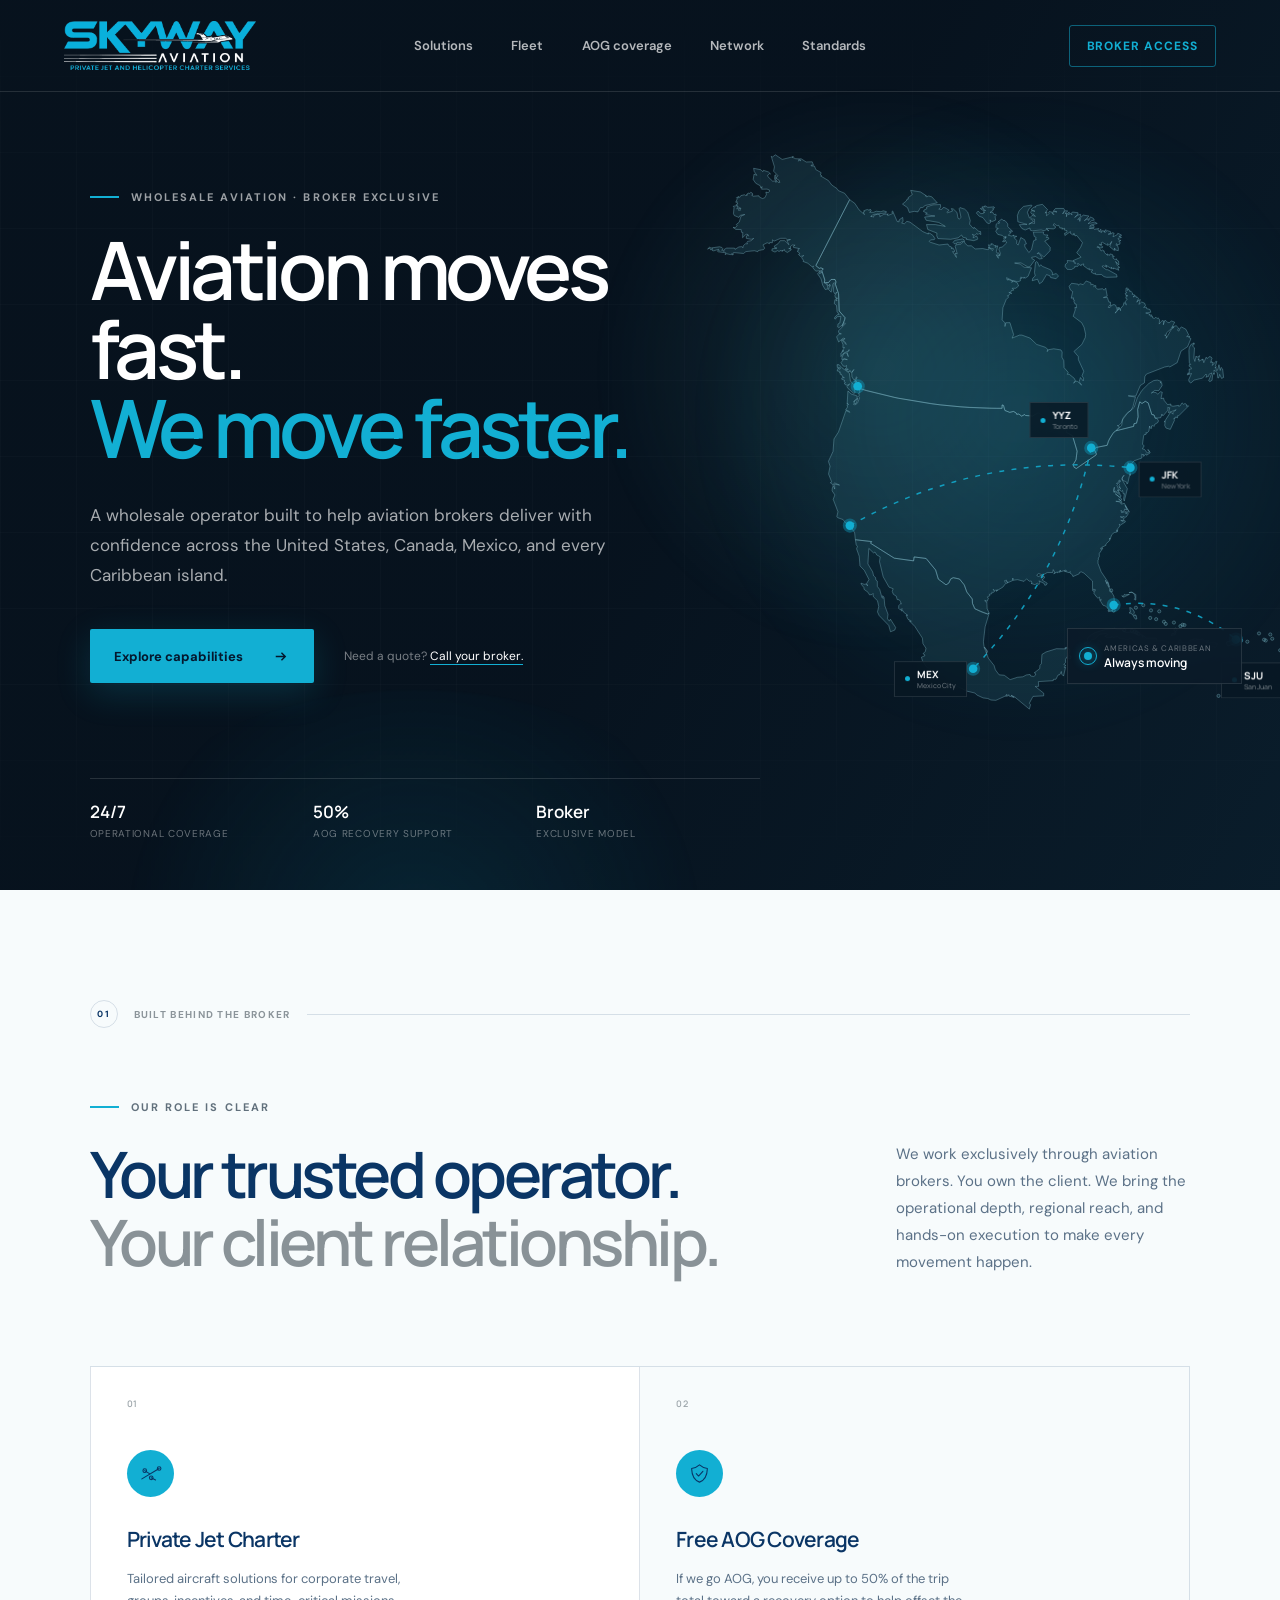
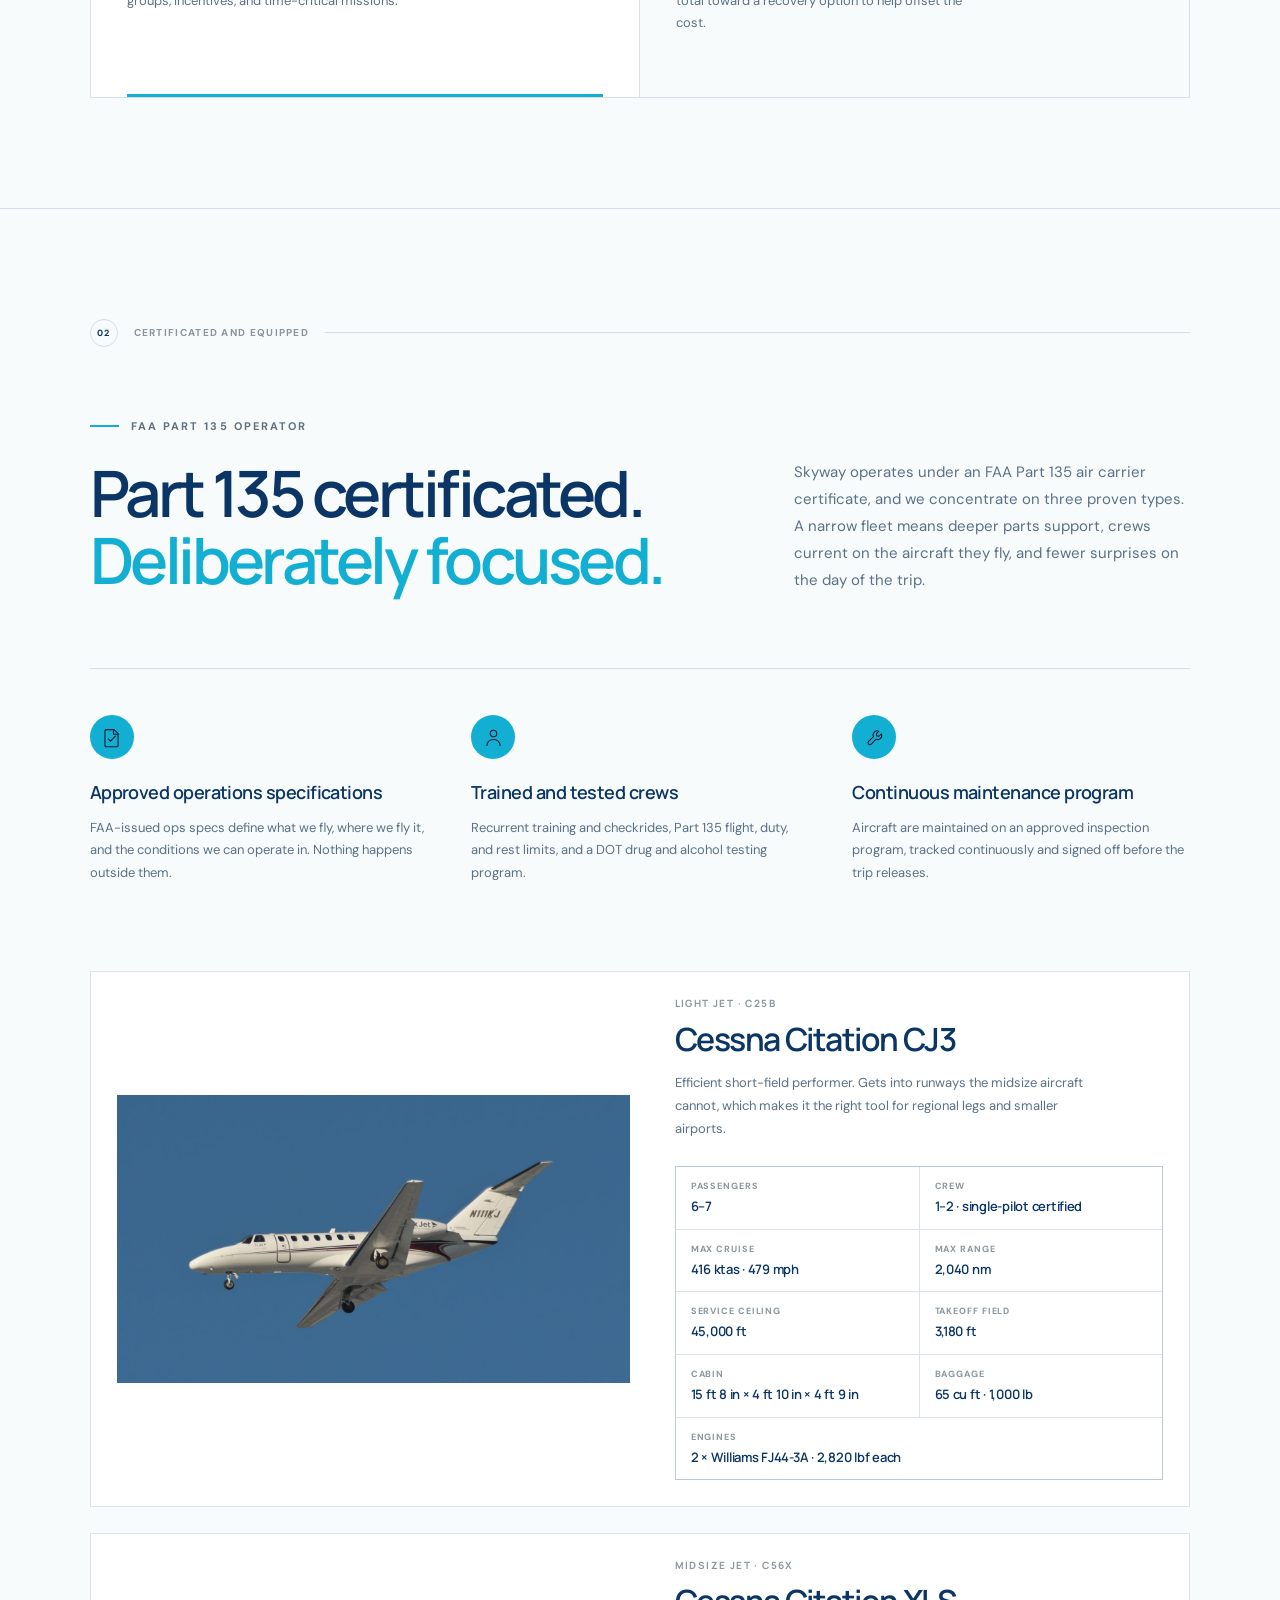
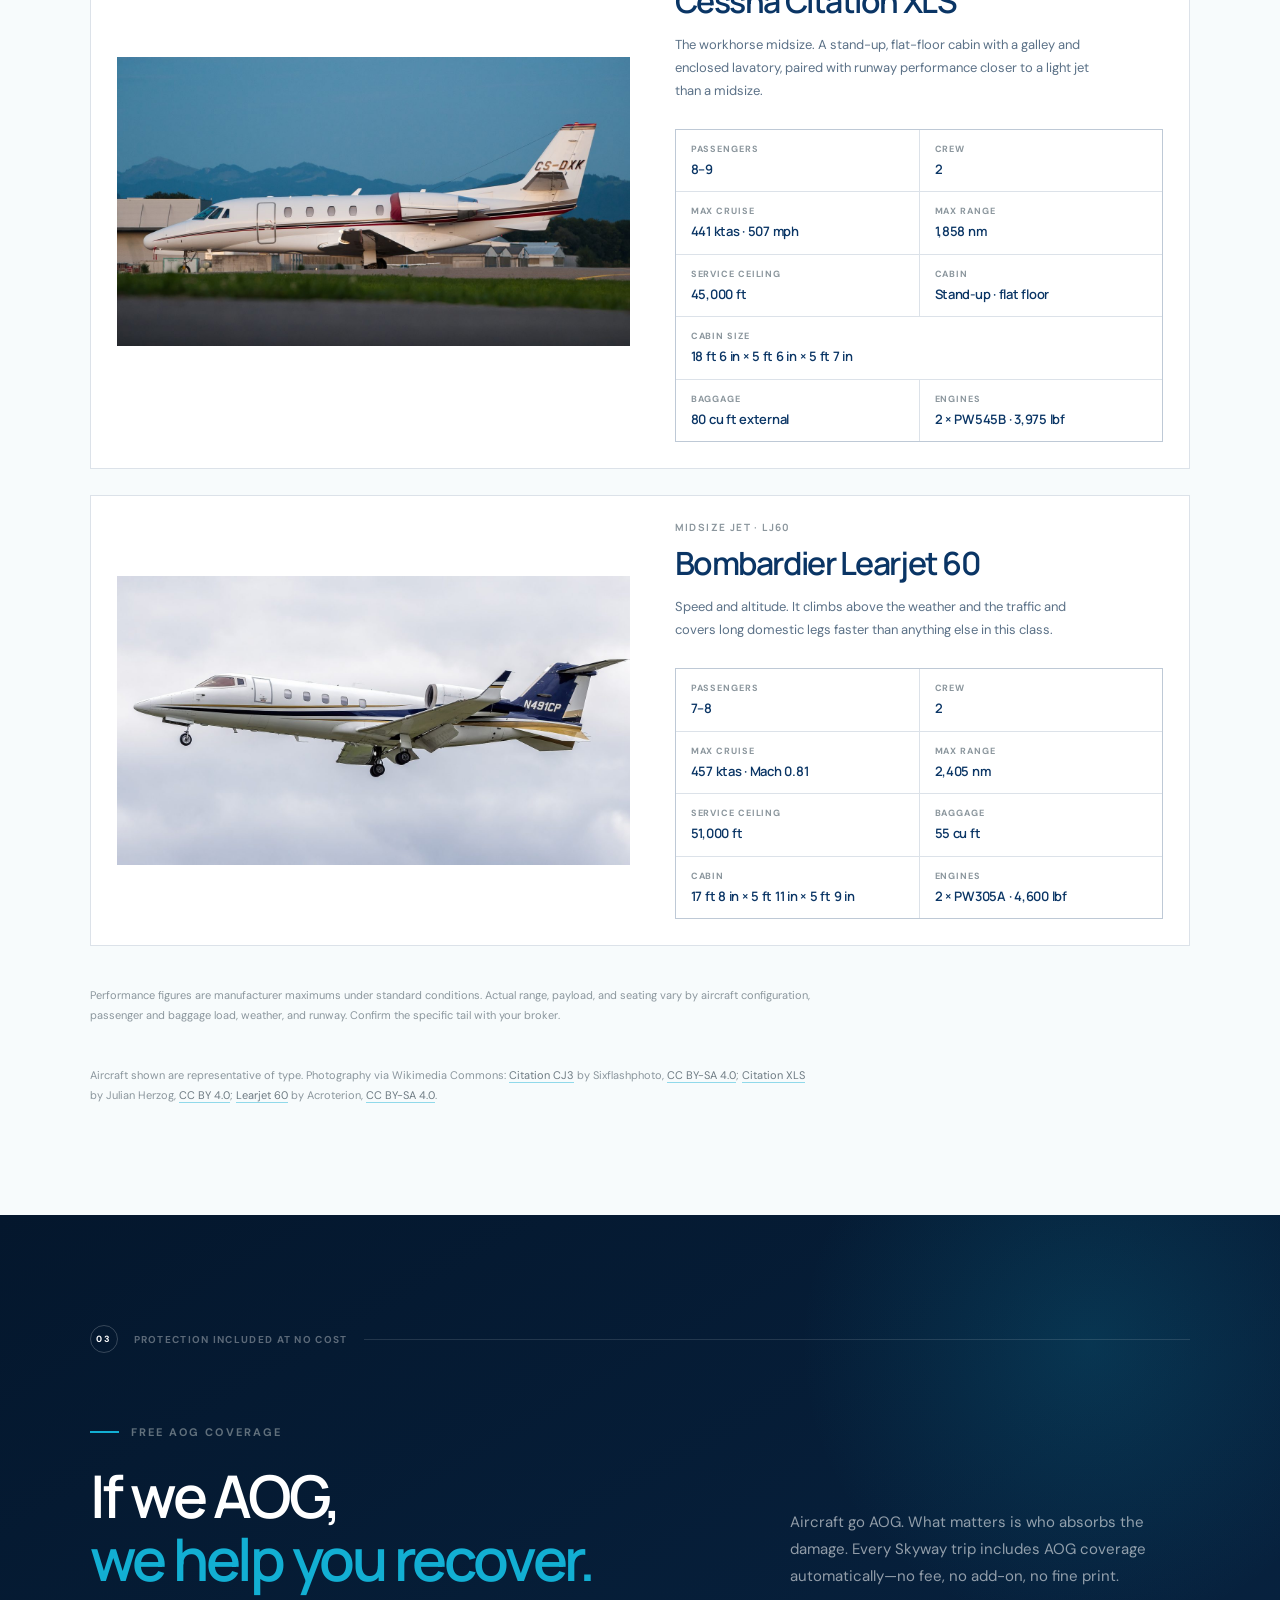
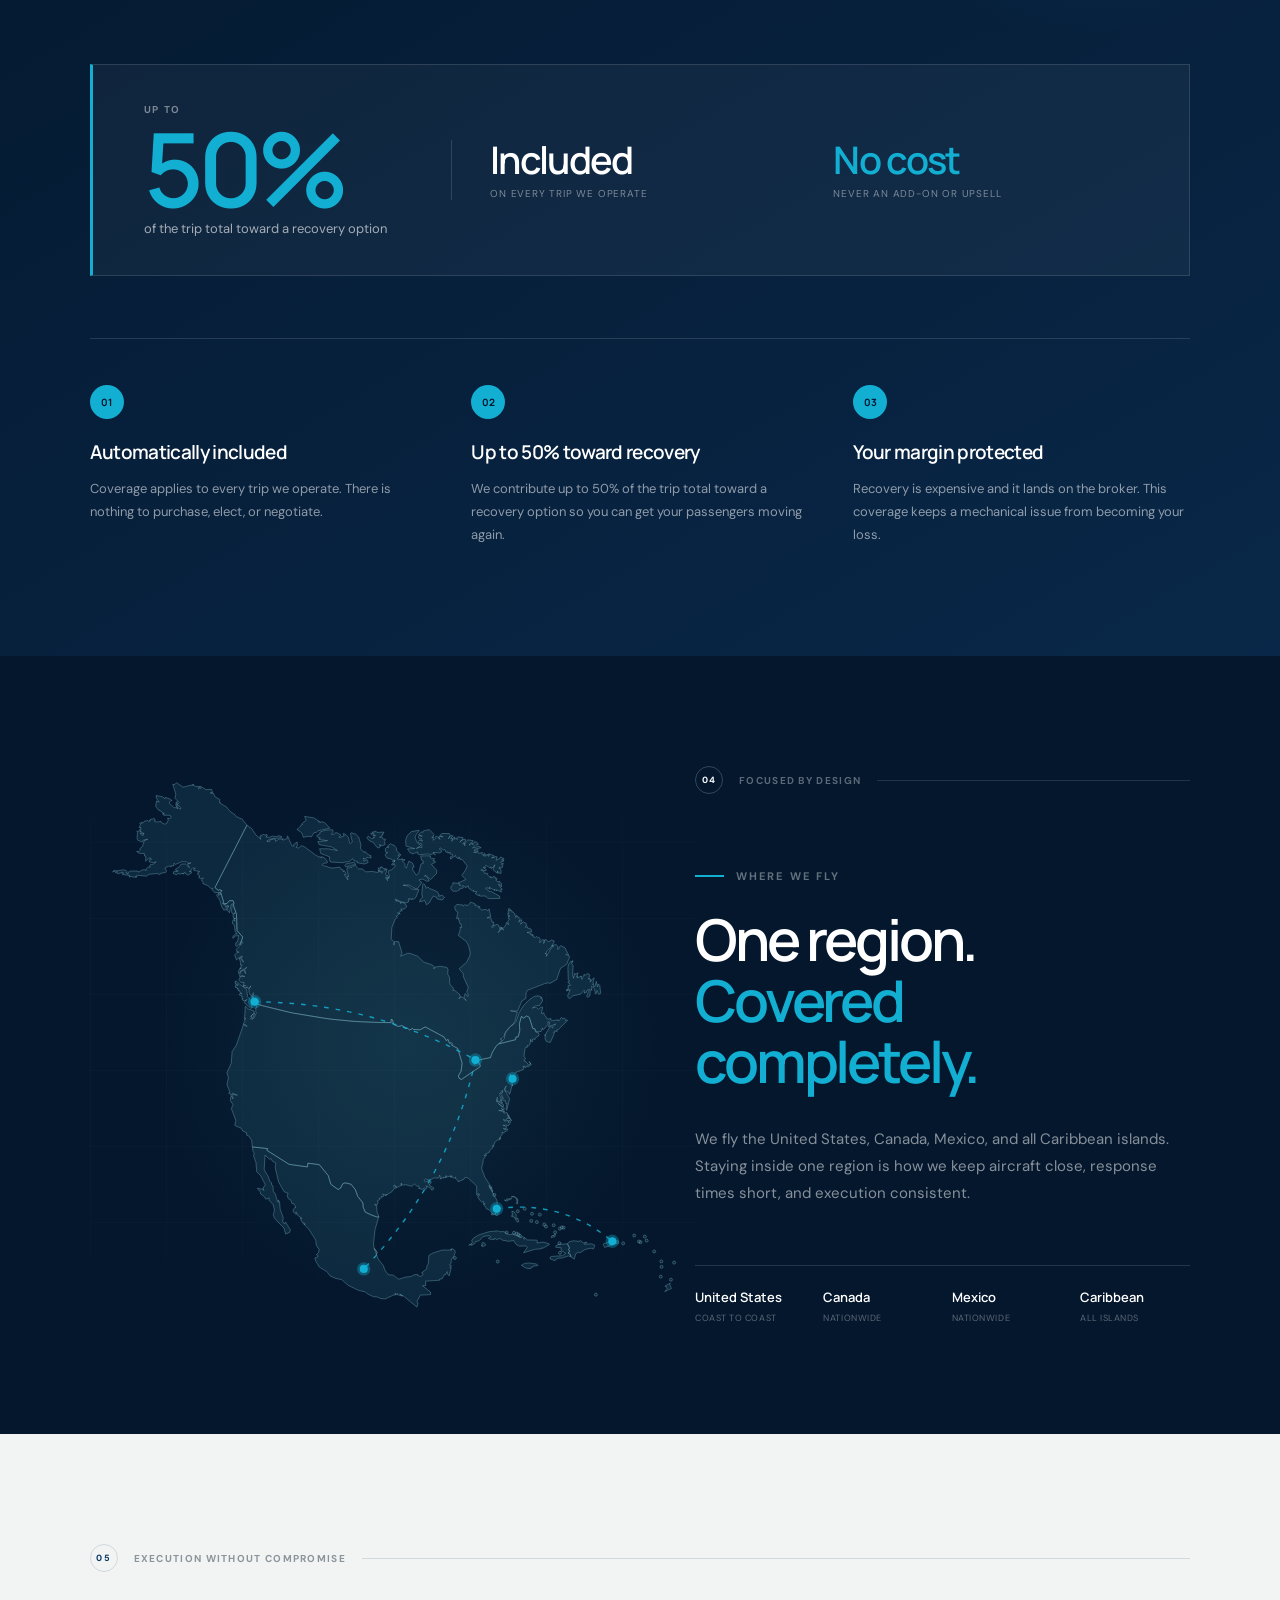
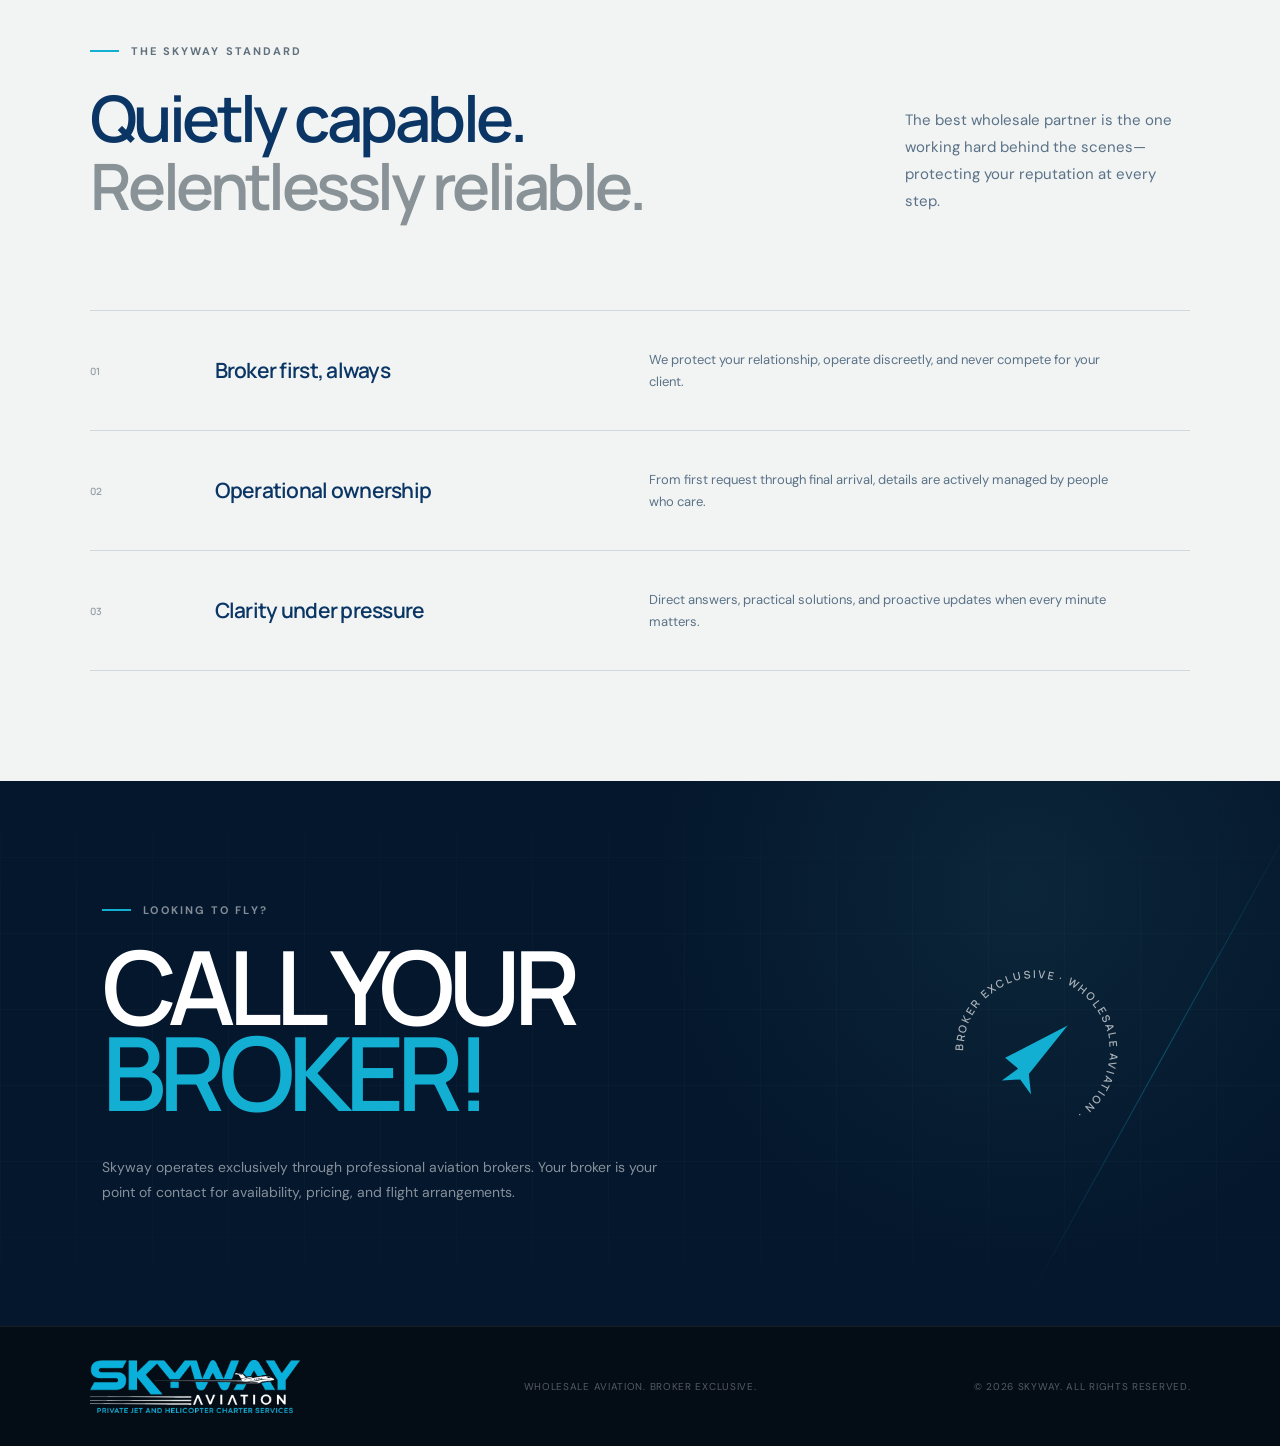
==== commit eaf633dc: "Add Part 135 fleet section with aircraft photos and specs Explain what operating under an FAA Part 1" ====
--- a/index.html
+++ b/index.html
@@ -5,10 +5,46 @@
     <meta name="viewport" content="width=device-width, initial-scale=1.0" />
     <meta
       name="description"
-      content="Skyway is a broker-exclusive wholesale aviation operator serving the United States, Canada, Mexico, and the Caribbean through trusted broker partners."
+      content="Skyway Aviation is a broker-exclusive FAA Part 135 wholesale operator flying Citation CJ3, Citation XLS, and Learjet 60 aircraft across the United States, Canada, Mexico, and the Caribbean."
     />
-    <meta name="theme-color" content="#07121d" />
-    <title>Skyway | Wholesale Aviation, Broker Exclusive</title>
+    <meta name="theme-color" content="#04172d" />
+    <title>Skyway Aviation | Wholesale Charter, Broker Exclusive</title>
+    <link rel="canonical" href="https://flyskyway.com/" />
+
+    <meta property="og:type" content="website" />
+    <meta property="og:site_name" content="Skyway Aviation" />
+    <meta property="og:url" content="https://flyskyway.com/" />
+    <meta
+      property="og:title"
+      content="Skyway Aviation | Wholesale Charter, Broker Exclusive"
+    />
+    <meta
+      property="og:description"
+      content="A broker-exclusive FAA Part 135 wholesale operator flying Citation CJ3, Citation XLS, and Learjet 60 aircraft. Free AOG coverage on every trip."
+    />
+    <meta property="og:image" content="https://flyskyway.com/assets/og-image.png" />
+    <meta property="og:image:width" content="1200" />
+    <meta property="og:image:height" content="630" />
+    <meta
+      property="og:image:alt"
+      content="Skyway Aviation — wholesale aviation, broker exclusive"
+    />
+    <meta name="twitter:card" content="summary_large_image" />
+    <meta
+      name="twitter:title"
+      content="Skyway Aviation | Wholesale Charter, Broker Exclusive"
+    />
+    <meta
+      name="twitter:description"
+      content="A broker-exclusive FAA Part 135 wholesale operator flying Citation CJ3, Citation XLS, and Learjet 60 aircraft. Free AOG coverage on every trip."
+    />
+    <meta name="twitter:image" content="https://flyskyway.com/assets/og-image.png" />
+
+    <link rel="icon" href="/favicon.ico" sizes="any" />
+    <link rel="icon" type="image/png" sizes="32x32" href="/assets/favicon-32.png" />
+    <link rel="apple-touch-icon" href="/assets/apple-touch-icon.png" />
+    <link rel="manifest" href="/site.webmanifest" />
+
     <link rel="preconnect" href="https://fonts.googleapis.com" />
     <link rel="preconnect" href="https://fonts.gstatic.com" crossorigin />
     <link
@@ -16,6 +52,25 @@
       rel="stylesheet"
     />
     <link rel="stylesheet" href="styles.css" />
+
+    <script type="application/ld+json">
+      {
+        "@context": "https://schema.org",
+        "@type": "Organization",
+        "name": "Skyway Aviation",
+        "url": "https://flyskyway.com/",
+        "logo": "https://flyskyway.com/assets/skyway-logo.png",
+        "image": "https://flyskyway.com/assets/og-image.png",
+        "description": "A broker-exclusive FAA Part 135 wholesale aviation operator flying Citation CJ3, Citation XLS, and Learjet 60 aircraft across the United States, Canada, Mexico, and all Caribbean islands.",
+        "slogan": "Wholesale aviation. Broker exclusive.",
+        "areaServed": [
+          { "@type": "Country", "name": "United States" },
+          { "@type": "Country", "name": "Canada" },
+          { "@type": "Country", "name": "Mexico" },
+          { "@type": "Place", "name": "Caribbean" }
+        ]
+      }
+    </script>
   </head>
   <body>
     <div class="site-shell">
@@ -36,6 +91,7 @@
 
         <nav class="desktop-nav" aria-label="Primary navigation">
           <a href="#solutions">Solutions</a>
+          <a href="#fleet">Fleet</a>
           <a href="#aog">AOG coverage</a>
           <a href="#network">Network</a>
           <a href="#standards">Standards</a>
@@ -55,6 +111,7 @@
 
       <nav class="mobile-nav" id="mobile-nav" aria-label="Mobile navigation">
         <a href="#solutions">Solutions</a>
+        <a href="#fleet">Fleet</a>
         <a href="#aog">AOG coverage</a>
         <a href="#network">Network</a>
         <a href="#standards">Standards</a>
@@ -202,10 +259,199 @@
           </div>
         </section>
 
+        <section class="fleet section" id="fleet">
+          <div class="section-label reveal">
+            <span>02</span>
+            <p>Certificated and equipped</p>
+          </div>
+
+          <div class="fleet-heading">
+            <div>
+              <p class="eyebrow reveal"><span></span> FAA Part 135 operator</p>
+              <h2 class="reveal">
+                Part 135 certificated.<br /><em>Deliberately focused.</em>
+              </h2>
+            </div>
+            <p class="section-copy reveal">
+              Skyway operates under an FAA Part 135 air carrier certificate, and
+              we concentrate on three proven types. A narrow fleet means deeper
+              parts support, crews current on the aircraft they fly, and fewer
+              surprises on the day of the trip.
+            </p>
+          </div>
+
+          <div class="part135">
+            <article class="part135-point reveal">
+              <span class="part135-icon" aria-hidden="true">
+                <svg viewBox="0 0 32 32">
+                  <path d="M8 4h12l6 6v18a2 2 0 0 1-2 2H8a2 2 0 0 1-2-2V6a2 2 0 0 1 2-2Z" />
+                  <path d="M19 4v7h7M11 18l3.5 3.5L22 14" />
+                </svg>
+              </span>
+              <h3>Approved operations specifications</h3>
+              <p>
+                FAA-issued ops specs define what we fly, where we fly it, and
+                the conditions we can operate in. Nothing happens outside them.
+              </p>
+            </article>
+            <article class="part135-point reveal">
+              <span class="part135-icon" aria-hidden="true">
+                <svg viewBox="0 0 32 32">
+                  <circle cx="16" cy="10" r="5" />
+                  <path d="M6 28c0-5.5 4.5-9 10-9s10 3.5 10 9" />
+                </svg>
+              </span>
+              <h3>Trained and tested crews</h3>
+              <p>
+                Recurrent training and checkrides, Part 135 flight, duty, and
+                rest limits, and a DOT drug and alcohol testing program.
+              </p>
+            </article>
+            <article class="part135-point reveal">
+              <span class="part135-icon" aria-hidden="true">
+                <svg viewBox="0 0 32 32">
+                  <path d="M22.5 6.5a6 6 0 0 0-8 8L7 22a2.8 2.8 0 0 0 4 4l7.5-7.5a6 6 0 0 0 8-8l-3.6 3.6-3.4-.6-.6-3.4 3.6-3.6Z" />
+                </svg>
+              </span>
+              <h3>Continuous maintenance program</h3>
+              <p>
+                Aircraft are maintained on an approved inspection program,
+                tracked continuously and signed off before the trip releases.
+              </p>
+            </article>
+          </div>
+
+          <div class="fleet-list">
+            <article class="fleet-item reveal">
+              <figure class="fleet-photo">
+                <img
+                  src="assets/fleet/cj3.jpg"
+                  width="1440"
+                  height="810"
+                  loading="lazy"
+                  decoding="async"
+                  alt="Cessna Citation CJ3 light jet in flight"
+                />
+              </figure>
+              <div class="fleet-detail">
+                <p class="fleet-class">Light jet · C25B</p>
+                <h3>Cessna Citation CJ3</h3>
+                <p class="fleet-copy">
+                  Efficient short-field performer. Gets into runways the
+                  midsize aircraft cannot, which makes it the right tool for
+                  regional legs and smaller airports.
+                </p>
+                <dl class="spec-grid">
+                  <div><dt>Passengers</dt><dd>6–7</dd></div>
+                  <div><dt>Crew</dt><dd>1–2 · single-pilot certified</dd></div>
+                  <div><dt>Max cruise</dt><dd>416 ktas · 479 mph</dd></div>
+                  <div><dt>Max range</dt><dd>2,040 nm</dd></div>
+                  <div><dt>Service ceiling</dt><dd>45,000 ft</dd></div>
+                  <div><dt>Takeoff field</dt><dd>3,180 ft</dd></div>
+                  <div><dt>Cabin</dt><dd>15 ft 8 in × 4 ft 10 in × 4 ft 9 in</dd></div>
+                  <div><dt>Baggage</dt><dd>65 cu ft · 1,000 lb</dd></div>
+                  <div class="wide">
+                    <dt>Engines</dt>
+                    <dd>2 × Williams FJ44-3A · 2,820 lbf each</dd>
+                  </div>
+                </dl>
+              </div>
+            </article>
+
+            <article class="fleet-item reveal">
+              <figure class="fleet-photo">
+                <img
+                  src="assets/fleet/xls.jpg"
+                  width="1440"
+                  height="810"
+                  loading="lazy"
+                  decoding="async"
+                  alt="Cessna Citation XLS midsize jet on the ramp"
+                />
+              </figure>
+              <div class="fleet-detail">
+                <p class="fleet-class">Midsize jet · C56X</p>
+                <h3>Cessna Citation XLS</h3>
+                <p class="fleet-copy">
+                  The workhorse midsize. A stand-up, flat-floor cabin with a
+                  galley and enclosed lavatory, paired with runway performance
+                  closer to a light jet than a midsize.
+                </p>
+                <dl class="spec-grid">
+                  <div><dt>Passengers</dt><dd>8–9</dd></div>
+                  <div><dt>Crew</dt><dd>2</dd></div>
+                  <div><dt>Max cruise</dt><dd>441 ktas · 507 mph</dd></div>
+                  <div><dt>Max range</dt><dd>1,858 nm</dd></div>
+                  <div><dt>Service ceiling</dt><dd>45,000 ft</dd></div>
+                  <div><dt>Cabin</dt><dd>Stand-up · flat floor</dd></div>
+                  <div class="wide">
+                    <dt>Cabin size</dt>
+                    <dd>18 ft 6 in × 5 ft 6 in × 5 ft 7 in</dd>
+                  </div>
+                  <div><dt>Baggage</dt><dd>80 cu ft external</dd></div>
+                  <div><dt>Engines</dt><dd>2 × PW545B · 3,975 lbf</dd></div>
+                </dl>
+              </div>
+            </article>
+
+            <article class="fleet-item reveal">
+              <figure class="fleet-photo">
+                <img
+                  src="assets/fleet/lear60.jpg"
+                  width="1440"
+                  height="810"
+                  loading="lazy"
+                  decoding="async"
+                  alt="Bombardier Learjet 60 midsize jet in flight"
+                />
+              </figure>
+              <div class="fleet-detail">
+                <p class="fleet-class">Midsize jet · LJ60</p>
+                <h3>Bombardier Learjet 60</h3>
+                <p class="fleet-copy">
+                  Speed and altitude. It climbs above the weather and the
+                  traffic and covers long domestic legs faster than anything
+                  else in this class.
+                </p>
+                <dl class="spec-grid">
+                  <div><dt>Passengers</dt><dd>7–8</dd></div>
+                  <div><dt>Crew</dt><dd>2</dd></div>
+                  <div><dt>Max cruise</dt><dd>457 ktas · Mach 0.81</dd></div>
+                  <div><dt>Max range</dt><dd>2,405 nm</dd></div>
+                  <div><dt>Service ceiling</dt><dd>51,000 ft</dd></div>
+                  <div><dt>Baggage</dt><dd>55 cu ft</dd></div>
+                  <div><dt>Cabin</dt><dd>17 ft 8 in × 5 ft 11 in × 5 ft 9 in</dd></div>
+                  <div><dt>Engines</dt><dd>2 × PW305A · 4,600 lbf</dd></div>
+                </dl>
+              </div>
+            </article>
+          </div>
+
+          <p class="fleet-note reveal">
+            Performance figures are manufacturer maximums under standard
+            conditions. Actual range, payload, and seating vary by aircraft
+            configuration, passenger and baggage load, weather, and runway.
+            Confirm the specific tail with your broker.
+          </p>
+          <p class="fleet-note fleet-credit reveal">
+            Aircraft shown are representative of type. Photography via Wikimedia
+            Commons:
+            <a href="https://commons.wikimedia.org/wiki/File:Cessna_525B_Citation_CJ3_N111KJ.jpg">Citation CJ3</a>
+            by Sixflashphoto,
+            <a href="https://creativecommons.org/licenses/by-sa/4.0">CC BY-SA 4.0</a>;
+            <a href="https://commons.wikimedia.org/wiki/File:Cessna_560XL_Citation_XLS_CS-DXK.jpg">Citation XLS</a>
+            by Julian Herzog,
+            <a href="https://creativecommons.org/licenses/by/4.0">CC BY 4.0</a>;
+            <a href="https://commons.wikimedia.org/wiki/File:Learjet_60_N491CP_BWI_MD1.jpg">Learjet 60</a>
+            by Acroterion,
+            <a href="https://creativecommons.org/licenses/by-sa/4.0">CC BY-SA 4.0</a>.
+          </p>
+        </section>
+
         <section class="aog section" id="aog">
           <div class="aog-glow" aria-hidden="true"></div>
           <div class="section-label light reveal">
-            <span>02</span>
+            <span>03</span>
             <p>Protection included at no cost</p>
           </div>
 
@@ -287,7 +533,7 @@
           </div>
           <div class="network-content">
             <div class="section-label light reveal">
-              <span>03</span>
+              <span>04</span>
               <p>Focused by design</p>
             </div>
             <p class="eyebrow light reveal"><span></span> Where we fly</p>
@@ -322,7 +568,7 @@
 
         <section class="standards section" id="standards">
           <div class="section-label reveal">
-            <span>04</span>
+            <span>05</span>
             <p>Execution without compromise</p>
           </div>
           <div class="standards-heading">
--- a/styles.css
+++ b/styles.css
@@ -661,6 +661,158 @@
   transform: scaleX(1);
 }
 
+.fleet {
+  background: var(--paper);
+  border-top: 1px solid var(--line);
+}
+
+.fleet-heading {
+  display: grid;
+  grid-template-columns: 1.2fr 0.8fr;
+  gap: 10%;
+  align-items: end;
+}
+
+.part135 {
+  display: grid;
+  grid-template-columns: repeat(3, 1fr);
+  gap: clamp(24px, 3.4vw, 52px);
+  margin-top: 74px;
+  padding-top: 46px;
+  border-top: 1px solid var(--line);
+}
+
+.part135-icon {
+  display: grid;
+  width: 44px;
+  height: 44px;
+  place-items: center;
+  color: var(--navy);
+  background: var(--lime);
+  border-radius: 50%;
+}
+
+.part135-icon svg {
+  width: 21px;
+  fill: none;
+  stroke: currentColor;
+  stroke-linecap: round;
+  stroke-linejoin: round;
+  stroke-width: 1.6;
+}
+
+.part135-point h3 {
+  margin: 22px 0 0;
+  font: 600 18px/1.3 var(--display);
+  letter-spacing: -0.03em;
+}
+
+.part135-point p {
+  margin: 12px 0 0;
+  color: var(--muted);
+  font-size: 13px;
+  line-height: 1.75;
+}
+
+.fleet-list {
+  display: flex;
+  flex-direction: column;
+  gap: 26px;
+  margin-top: 86px;
+}
+
+.fleet-item {
+  display: grid;
+  grid-template-columns: 1.05fr 1fr;
+  gap: clamp(28px, 3.5vw, 56px);
+  align-items: center;
+  padding: 26px;
+  background: var(--white);
+  border: 1px solid var(--line);
+}
+
+.fleet-photo {
+  margin: 0;
+  overflow: hidden;
+  background: var(--mist);
+}
+
+.fleet-photo img {
+  display: block;
+  width: 100%;
+  height: auto;
+  transition: transform 600ms cubic-bezier(0.2, 0.7, 0.2, 1);
+}
+
+.fleet-item:hover .fleet-photo img {
+  transform: scale(1.03);
+}
+
+.fleet-class {
+  margin: 0;
+  color: #8b969d;
+  font: 700 10px/1 var(--display);
+  letter-spacing: 0.14em;
+  text-transform: uppercase;
+}
+
+.fleet-detail h3 {
+  margin: 14px 0 0;
+  font: 600 clamp(26px, 2.5vw, 34px) / 1.1 var(--display);
+  letter-spacing: -0.045em;
+}
+
+.fleet-copy {
+  max-width: 430px;
+  margin: 15px 0 0;
+  color: var(--muted);
+  font-size: 13px;
+  line-height: 1.75;
+}
+
+.spec-grid {
+  display: grid;
+  grid-template-columns: repeat(2, minmax(0, 1fr));
+  gap: 1px;
+  margin: 26px 0 0;
+  background: var(--line);
+  border: 1px solid var(--line);
+}
+
+.spec-grid > div {
+  display: flex;
+  flex-direction: column;
+  gap: 6px;
+  padding: 13px 15px;
+  background: var(--white);
+}
+
+.spec-grid .wide {
+  grid-column: 1 / -1;
+}
+
+.spec-grid dt {
+  color: #8b969d;
+  font-size: 9px;
+  font-weight: 700;
+  letter-spacing: 0.1em;
+  text-transform: uppercase;
+}
+
+.spec-grid dd {
+  margin: 0;
+  font: 600 13px/1.35 var(--display);
+  letter-spacing: -0.02em;
+}
+
+.fleet-note {
+  max-width: 720px;
+  margin: 40px 0 0;
+  color: #8b969d;
+  font-size: 11px;
+  line-height: 1.8;
+}
+
 .aog {
   position: relative;
   overflow: hidden;
@@ -1083,8 +1235,19 @@
 
   .intro-content,
   .standards-heading,
-  .aog-heading {
+  .aog-heading,
+  .fleet-heading {
     grid-template-columns: 1fr 0.55fr;
+  }
+
+  .part135 {
+    grid-template-columns: 1fr;
+    gap: 32px;
+  }
+
+  .fleet-item {
+    grid-template-columns: 1fr;
+    gap: 26px;
   }
 
   .aog-figure {
@@ -1253,8 +1416,26 @@
 
   .intro-content,
   .standards-heading,
-  .aog-heading {
+  .aog-heading,
+  .fleet-heading {
     display: block;
+  }
+
+  .part135 {
+    margin-top: 52px;
+    padding-top: 38px;
+  }
+
+  .fleet-list {
+    margin-top: 58px;
+  }
+
+  .fleet-item {
+    padding: 16px;
+  }
+
+  .spec-grid dd {
+    font-size: 12px;
   }
 
   .aog-figure {
@@ -1394,3 +1575,78 @@
     transform: none;
   }
 }
+
+.notfound {
+  position: relative;
+  display: grid;
+  min-height: 100vh;
+  padding: 40px clamp(24px, 7vw, 110px);
+  place-items: center;
+  overflow: hidden;
+  color: var(--white);
+  background:
+    radial-gradient(circle at 72% 18%, rgba(18, 175, 211, 0.16), transparent 42%),
+    var(--navy);
+}
+
+.notfound-grid {
+  position: absolute;
+  inset: 0;
+  opacity: 0.14;
+  background-image:
+    linear-gradient(rgba(255, 255, 255, 0.13) 1px, transparent 1px),
+    linear-gradient(90deg, rgba(255, 255, 255, 0.13) 1px, transparent 1px);
+  background-size: 76px 76px;
+  mask-image: linear-gradient(to bottom, transparent, black 25%, black 75%, transparent);
+}
+
+.notfound-inner {
+  position: relative;
+  z-index: 2;
+  width: min(620px, 100%);
+}
+
+.notfound-logo {
+  margin-bottom: 54px;
+}
+
+.notfound h1 {
+  margin: 0;
+  font-size: clamp(52px, 8vw, 86px);
+  line-height: 1;
+}
+
+.notfound-copy {
+  max-width: 470px;
+  margin: 26px 0 38px;
+  color: rgba(255, 255, 255, 0.6);
+  font-size: 16px;
+  line-height: 1.75;
+}
+
+.notfound-actions {
+  display: flex;
+  align-items: center;
+  gap: 28px;
+  flex-wrap: wrap;
+}
+
+.notfound-actions p {
+  margin: 0;
+  color: rgba(255, 255, 255, 0.46);
+  font-size: 12px;
+}
+
+.notfound-actions strong {
+  color: var(--white);
+  border-bottom: 1px solid var(--lime);
+}
+
+.fleet-credit a {
+  color: #6d7a82;
+  border-bottom: 1px solid rgba(18, 175, 211, 0.45);
+}
+
+.fleet-credit a:hover {
+  color: var(--ink);
+}
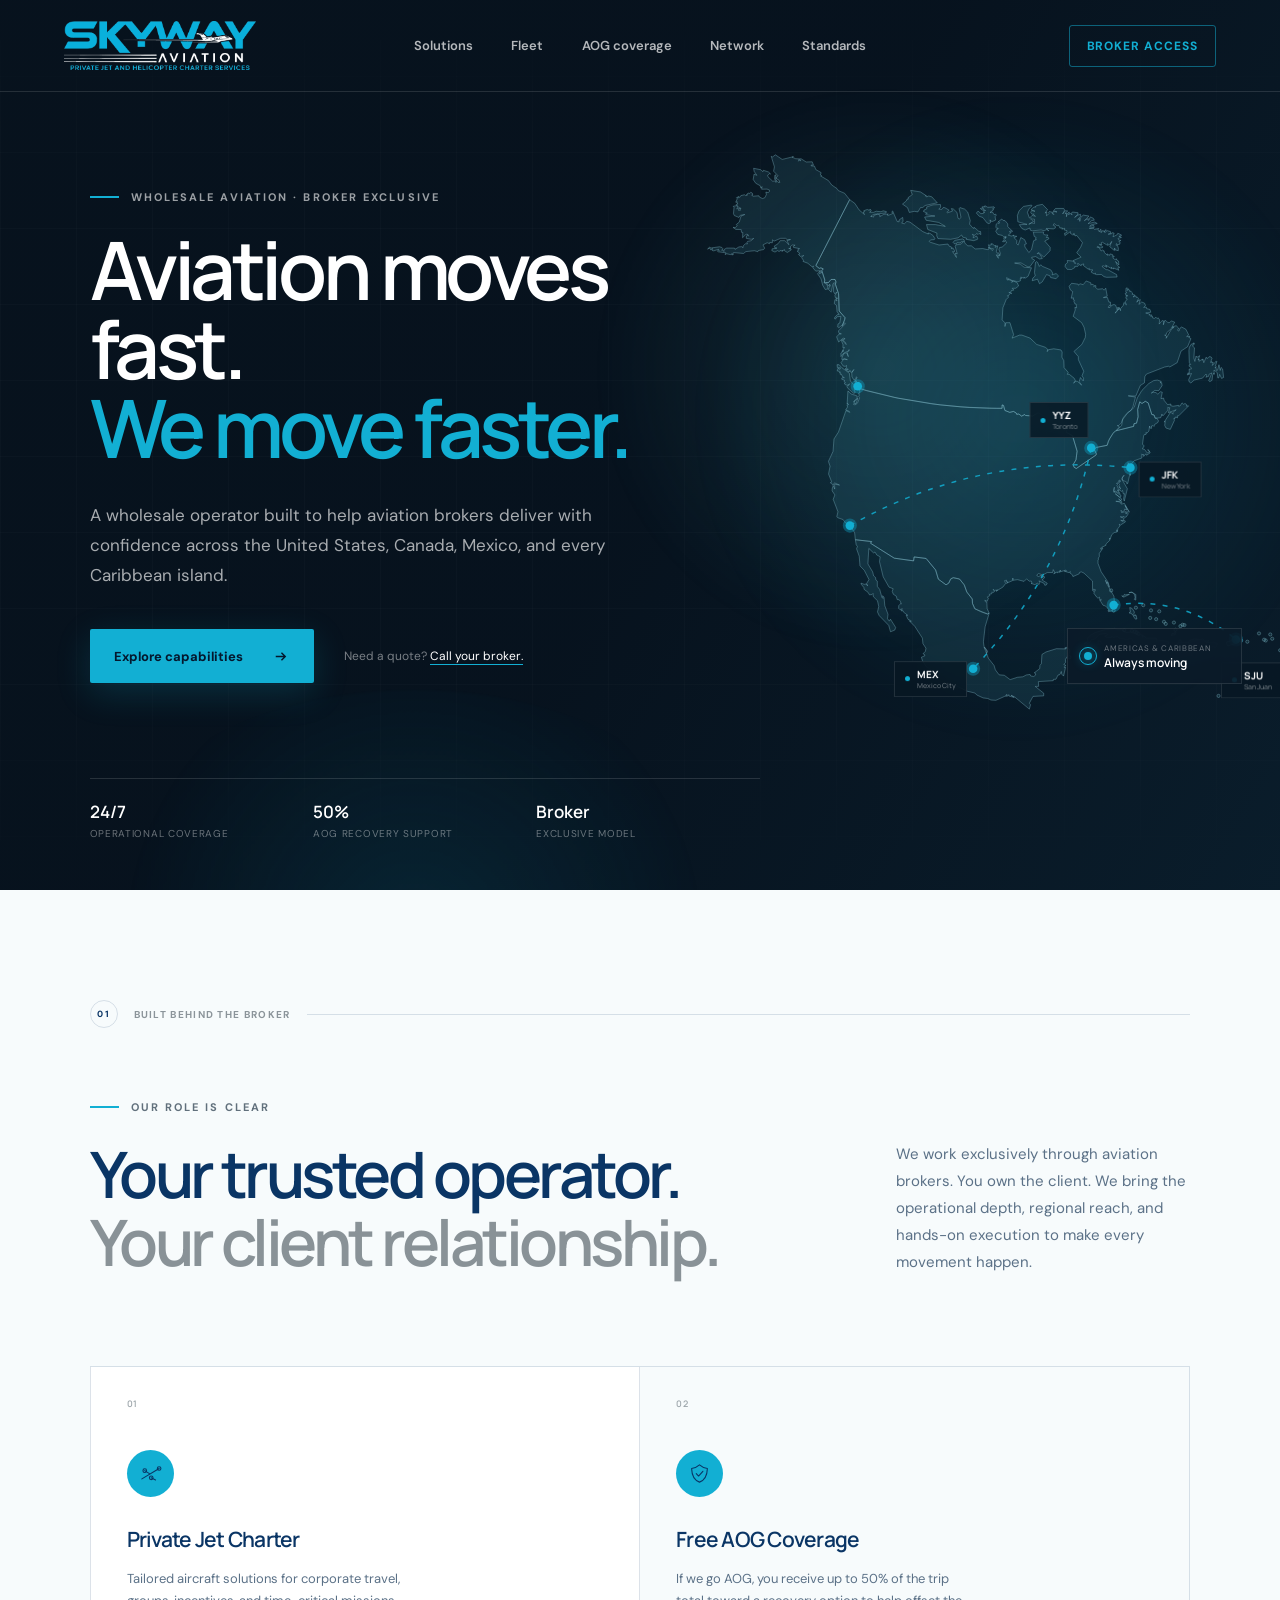
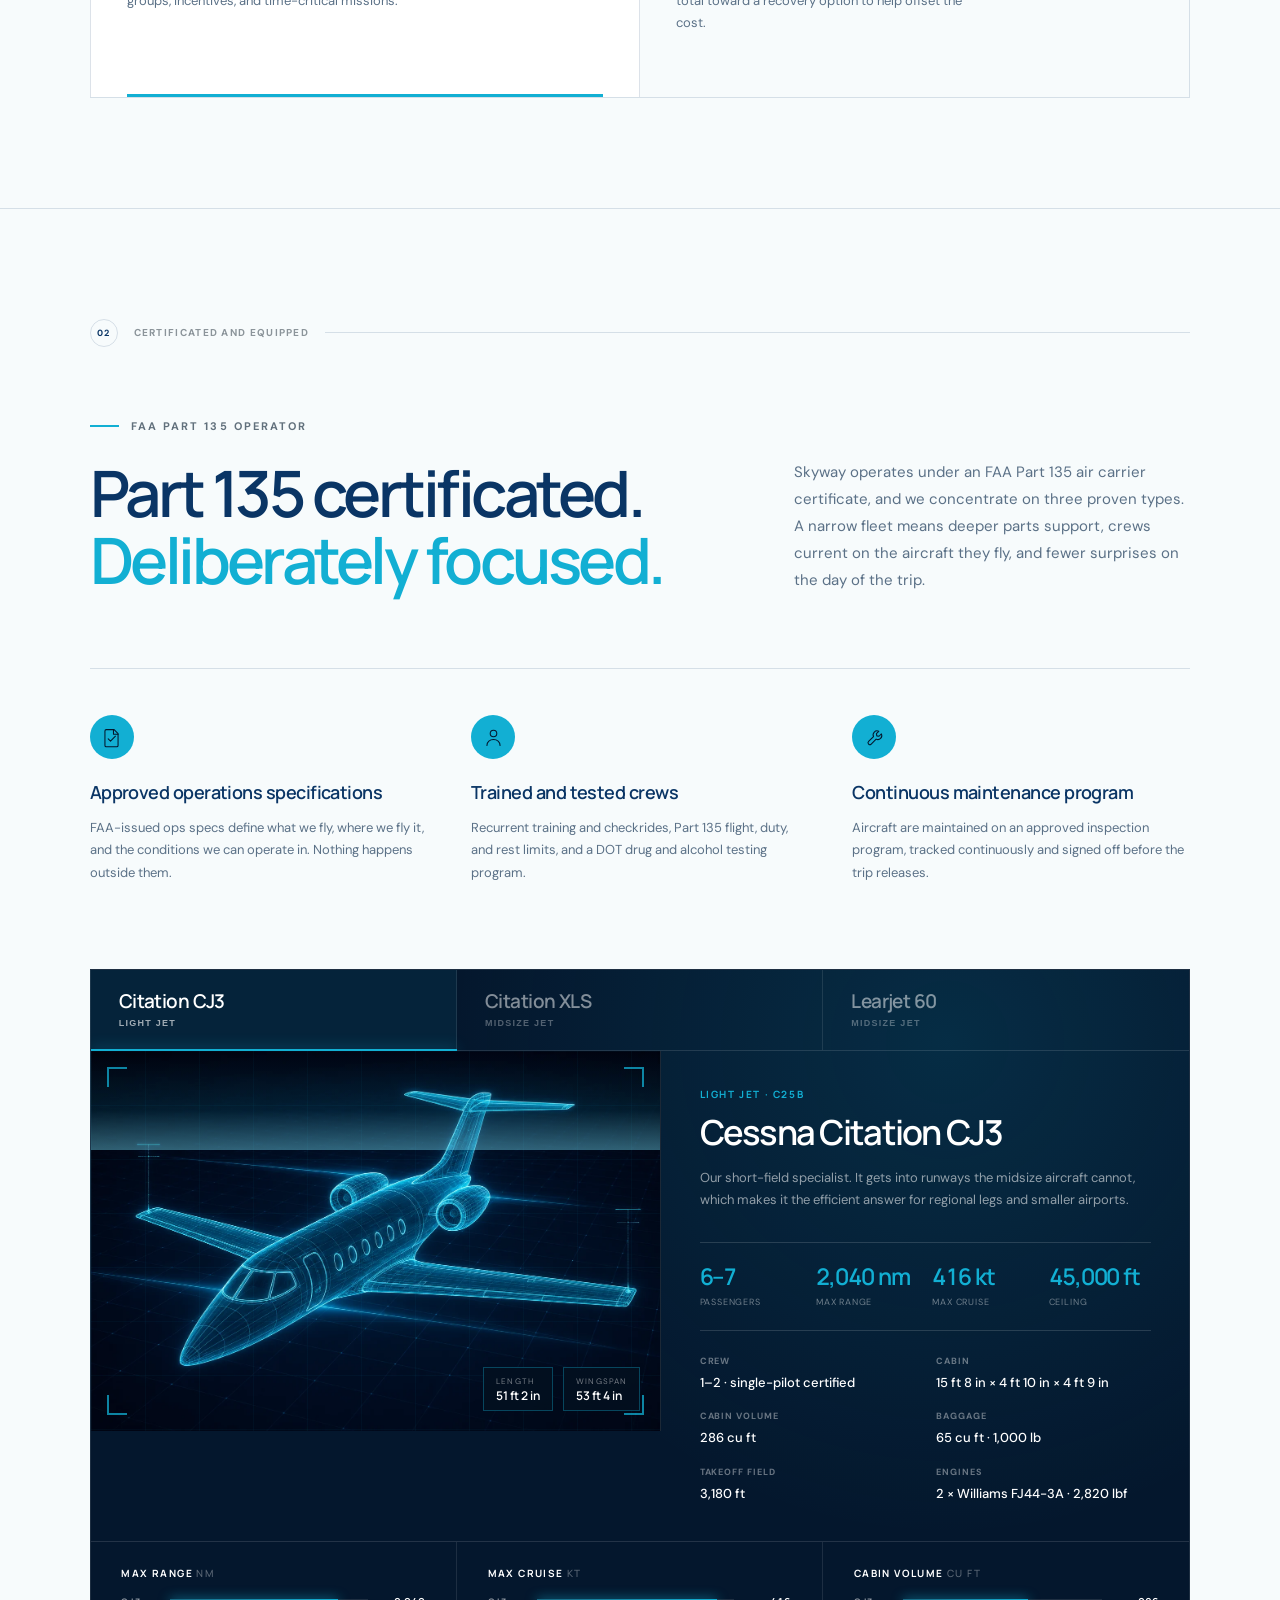
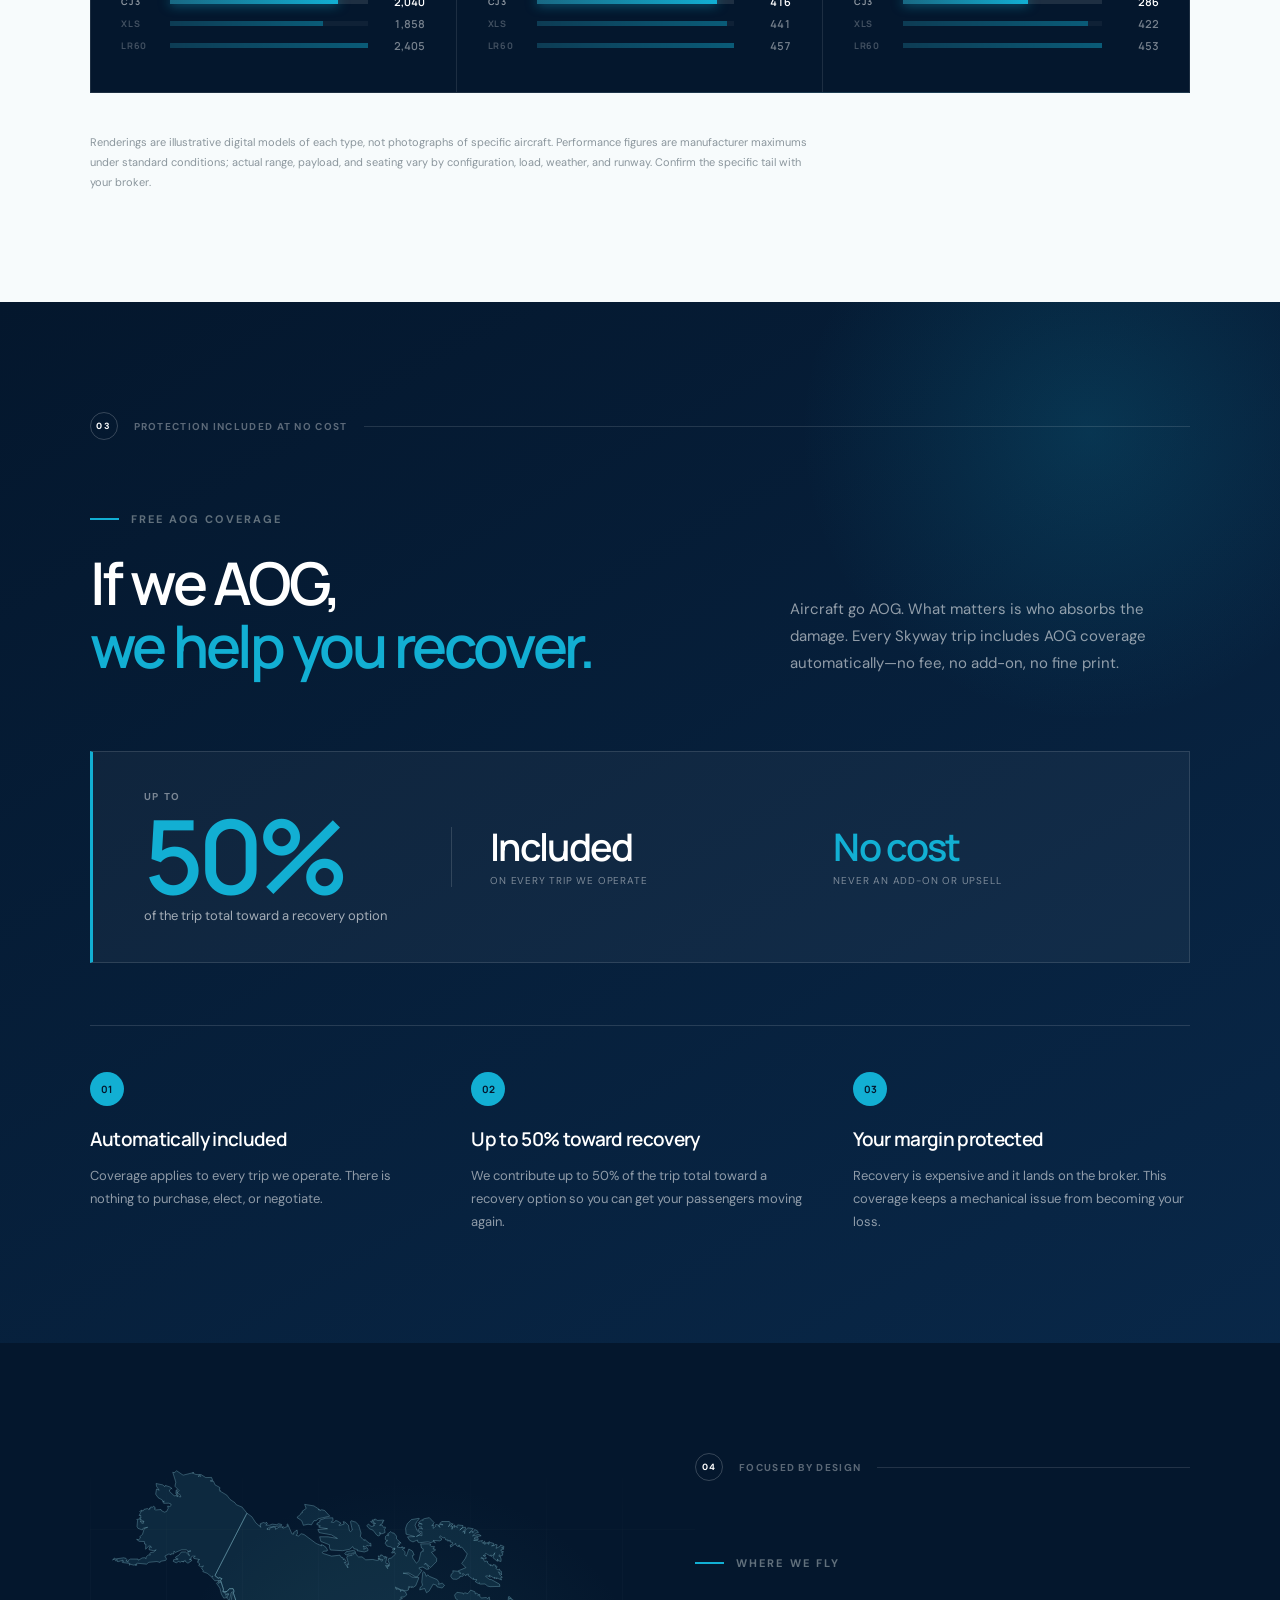
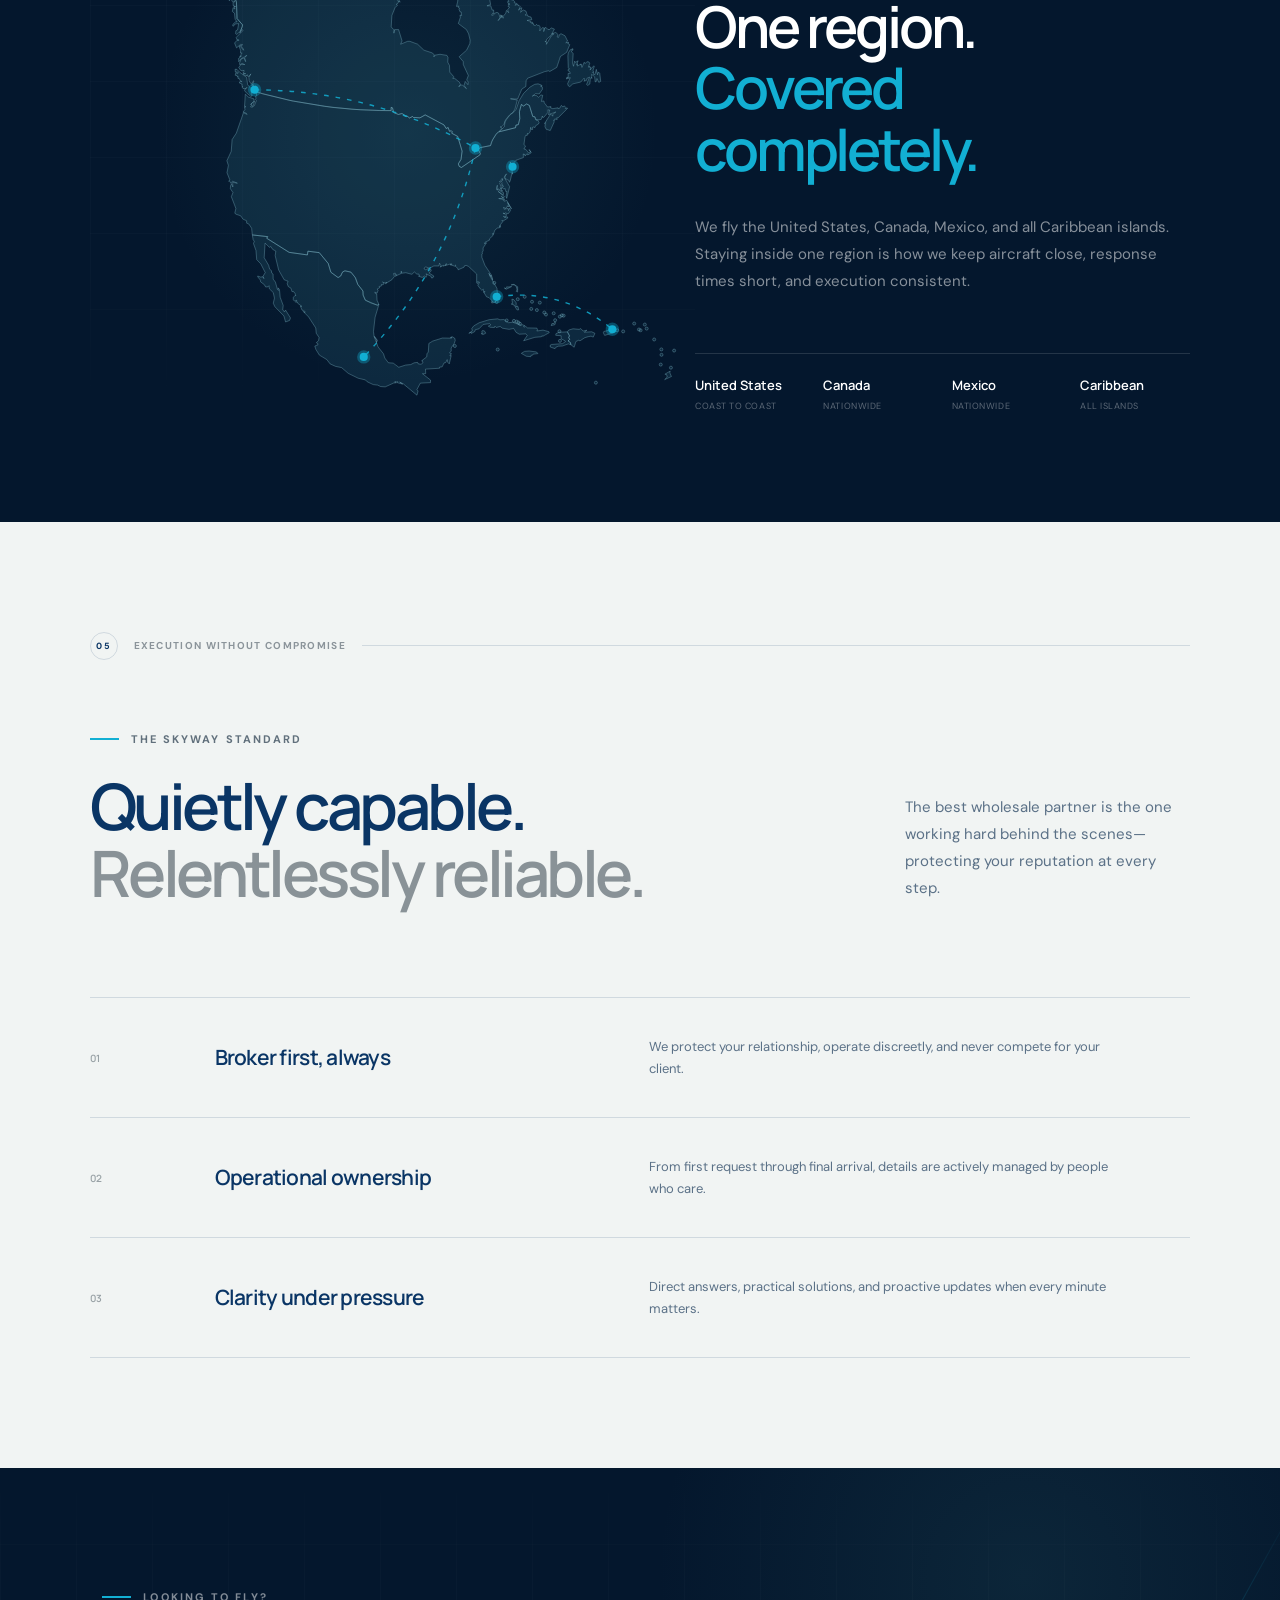
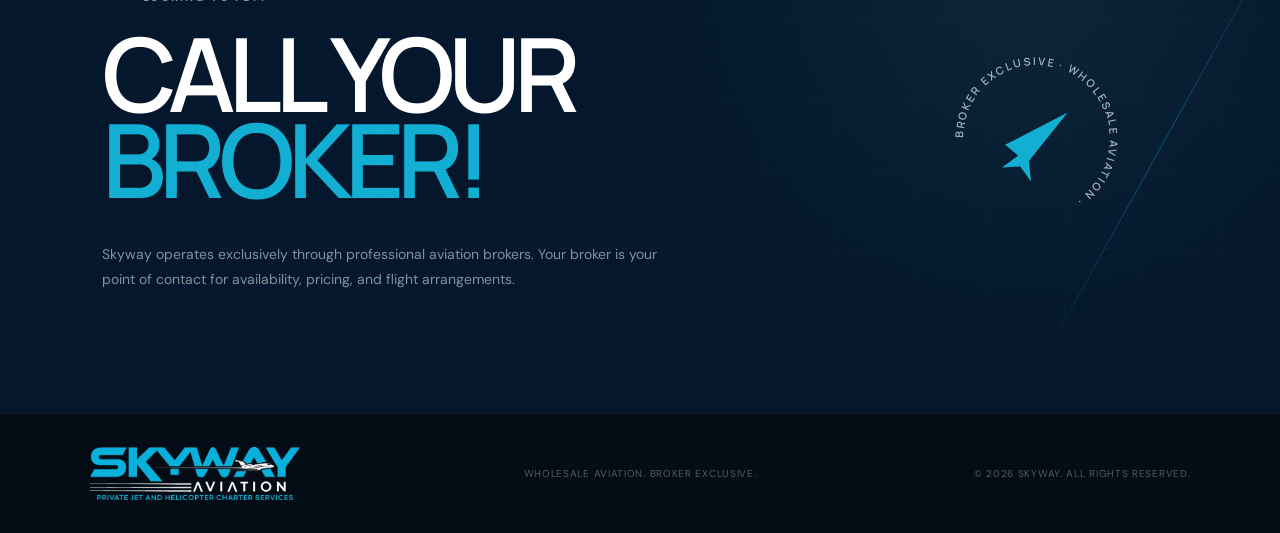
==== commit b1c8eff8: "Rebuild the fleet section as an interactive explorer Replace the stock aircraft photography and stat" ====
--- a/index.html
+++ b/index.html
@@ -321,130 +321,263 @@
             </article>
           </div>
 
-          <div class="fleet-list">
-            <article class="fleet-item reveal">
-              <figure class="fleet-photo">
-                <img
-                  src="assets/fleet/cj3.jpg"
-                  width="1440"
-                  height="810"
-                  loading="lazy"
-                  decoding="async"
-                  alt="Cessna Citation CJ3 light jet in flight"
-                />
-              </figure>
-              <div class="fleet-detail">
-                <p class="fleet-class">Light jet · C25B</p>
-                <h3>Cessna Citation CJ3</h3>
-                <p class="fleet-copy">
-                  Efficient short-field performer. Gets into runways the
-                  midsize aircraft cannot, which makes it the right tool for
-                  regional legs and smaller airports.
-                </p>
-                <dl class="spec-grid">
-                  <div><dt>Passengers</dt><dd>6–7</dd></div>
-                  <div><dt>Crew</dt><dd>1–2 · single-pilot certified</dd></div>
-                  <div><dt>Max cruise</dt><dd>416 ktas · 479 mph</dd></div>
-                  <div><dt>Max range</dt><dd>2,040 nm</dd></div>
-                  <div><dt>Service ceiling</dt><dd>45,000 ft</dd></div>
-                  <div><dt>Takeoff field</dt><dd>3,180 ft</dd></div>
-                  <div><dt>Cabin</dt><dd>15 ft 8 in × 4 ft 10 in × 4 ft 9 in</dd></div>
-                  <div><dt>Baggage</dt><dd>65 cu ft · 1,000 lb</dd></div>
-                  <div class="wide">
-                    <dt>Engines</dt>
-                    <dd>2 × Williams FJ44-3A · 2,820 lbf each</dd>
+          <div class="explorer reveal">
+            <div class="explorer-tabs" role="tablist" aria-label="Select an aircraft type">
+              <button
+                class="explorer-tab is-active"
+                role="tab"
+                type="button"
+                id="tab-cj3"
+                aria-selected="true"
+                aria-controls="panel-cj3"
+              >
+                <span class="tab-type">Citation CJ3</span>
+                <span class="tab-class">Light jet</span>
+              </button>
+              <button
+                class="explorer-tab"
+                role="tab"
+                type="button"
+                id="tab-xls"
+                aria-selected="false"
+                aria-controls="panel-xls"
+                tabindex="-1"
+              >
+                <span class="tab-type">Citation XLS</span>
+                <span class="tab-class">Midsize jet</span>
+              </button>
+              <button
+                class="explorer-tab"
+                role="tab"
+                type="button"
+                id="tab-lear60"
+                aria-selected="false"
+                aria-controls="panel-lear60"
+                tabindex="-1"
+              >
+                <span class="tab-type">Learjet 60</span>
+                <span class="tab-class">Midsize jet</span>
+              </button>
+              <span class="tab-marker" aria-hidden="true"></span>
+            </div>
+
+            <div class="explorer-stage">
+              <div class="stage-visual">
+                <div class="stage-grid" aria-hidden="true"></div>
+                <div class="stage-scan" aria-hidden="true"></div>
+                <span class="bracket tl" aria-hidden="true"></span>
+                <span class="bracket tr" aria-hidden="true"></span>
+                <span class="bracket bl" aria-hidden="true"></span>
+                <span class="bracket br" aria-hidden="true"></span>
+
+                <picture class="stage-art is-active" data-art="cj3">
+                  <source srcset="assets/fleet/cj3.webp" type="image/webp" />
+                  <img
+                    src="assets/fleet/cj3.jpg"
+                    width="1400"
+                    height="933"
+                    loading="lazy"
+                    decoding="async"
+                    alt="Wireframe rendering of the Cessna Citation CJ3, a light jet with straight wings and rear-mounted engines"
+                  />
+                </picture>
+                <picture class="stage-art" data-art="xls">
+                  <source srcset="assets/fleet/xls.webp" type="image/webp" />
+                  <img
+                    src="assets/fleet/xls.jpg"
+                    width="1400"
+                    height="933"
+                    loading="lazy"
+                    decoding="async"
+                    alt="Wireframe rendering of the Cessna Citation XLS, a midsize jet with a tall stand-up cabin"
+                  />
+                </picture>
+                <picture class="stage-art" data-art="lear60">
+                  <source srcset="assets/fleet/lear60.webp" type="image/webp" />
+                  <img
+                    src="assets/fleet/lear60.jpg"
+                    width="1400"
+                    height="933"
+                    loading="lazy"
+                    decoding="async"
+                    alt="Wireframe rendering of the Bombardier Learjet 60, a midsize jet with swept wings and winglets"
+                  />
+                </picture>
+
+                <div class="stage-dims">
+                  <div data-dim="cj3" class="is-active">
+                    <span><small>Length</small><strong>51 ft 2 in</strong></span>
+                    <span><small>Wingspan</small><strong>53 ft 4 in</strong></span>
                   </div>
-                </dl>
-              </div>
-            </article>
-
-            <article class="fleet-item reveal">
-              <figure class="fleet-photo">
-                <img
-                  src="assets/fleet/xls.jpg"
-                  width="1440"
-                  height="810"
-                  loading="lazy"
-                  decoding="async"
-                  alt="Cessna Citation XLS midsize jet on the ramp"
-                />
-              </figure>
-              <div class="fleet-detail">
-                <p class="fleet-class">Midsize jet · C56X</p>
-                <h3>Cessna Citation XLS</h3>
-                <p class="fleet-copy">
-                  The workhorse midsize. A stand-up, flat-floor cabin with a
-                  galley and enclosed lavatory, paired with runway performance
-                  closer to a light jet than a midsize.
-                </p>
-                <dl class="spec-grid">
-                  <div><dt>Passengers</dt><dd>8–9</dd></div>
-                  <div><dt>Crew</dt><dd>2</dd></div>
-                  <div><dt>Max cruise</dt><dd>441 ktas · 507 mph</dd></div>
-                  <div><dt>Max range</dt><dd>1,858 nm</dd></div>
-                  <div><dt>Service ceiling</dt><dd>45,000 ft</dd></div>
-                  <div><dt>Cabin</dt><dd>Stand-up · flat floor</dd></div>
-                  <div class="wide">
-                    <dt>Cabin size</dt>
-                    <dd>18 ft 6 in × 5 ft 6 in × 5 ft 7 in</dd>
+                  <div data-dim="xls">
+                    <span><small>Length</small><strong>52 ft 9 in</strong></span>
+                    <span><small>Wingspan</small><strong>56 ft 4 in</strong></span>
                   </div>
-                  <div><dt>Baggage</dt><dd>80 cu ft external</dd></div>
-                  <div><dt>Engines</dt><dd>2 × PW545B · 3,975 lbf</dd></div>
-                </dl>
-              </div>
-            </article>
-
-            <article class="fleet-item reveal">
-              <figure class="fleet-photo">
-                <img
-                  src="assets/fleet/lear60.jpg"
-                  width="1440"
-                  height="810"
-                  loading="lazy"
-                  decoding="async"
-                  alt="Bombardier Learjet 60 midsize jet in flight"
-                />
-              </figure>
-              <div class="fleet-detail">
-                <p class="fleet-class">Midsize jet · LJ60</p>
-                <h3>Bombardier Learjet 60</h3>
-                <p class="fleet-copy">
-                  Speed and altitude. It climbs above the weather and the
-                  traffic and covers long domestic legs faster than anything
-                  else in this class.
-                </p>
-                <dl class="spec-grid">
-                  <div><dt>Passengers</dt><dd>7–8</dd></div>
-                  <div><dt>Crew</dt><dd>2</dd></div>
-                  <div><dt>Max cruise</dt><dd>457 ktas · Mach 0.81</dd></div>
-                  <div><dt>Max range</dt><dd>2,405 nm</dd></div>
-                  <div><dt>Service ceiling</dt><dd>51,000 ft</dd></div>
-                  <div><dt>Baggage</dt><dd>55 cu ft</dd></div>
-                  <div><dt>Cabin</dt><dd>17 ft 8 in × 5 ft 11 in × 5 ft 9 in</dd></div>
-                  <div><dt>Engines</dt><dd>2 × PW305A · 4,600 lbf</dd></div>
-                </dl>
-              </div>
-            </article>
+                  <div data-dim="lear60">
+                    <span><small>Length</small><strong>58 ft 8 in</strong></span>
+                    <span><small>Wingspan</small><strong>43 ft 9 in</strong></span>
+                  </div>
+                </div>
+              </div>
+
+              <div class="stage-data">
+                <div
+                  class="stage-panel is-active"
+                  id="panel-cj3"
+                  role="tabpanel"
+                  aria-labelledby="tab-cj3"
+                >
+                  <p class="stage-class">Light jet · C25B</p>
+                  <h3>Cessna Citation CJ3</h3>
+                  <p class="stage-copy">
+                    Our short-field specialist. It gets into runways the midsize
+                    aircraft cannot, which makes it the efficient answer for
+                    regional legs and smaller airports.
+                  </p>
+                  <div class="stat-row">
+                    <div><strong data-count="7" data-prefix="6–">6–7</strong><span>Passengers</span></div>
+                    <div><strong data-count="2040" data-suffix=" nm">2,040 nm</strong><span>Max range</span></div>
+                    <div><strong data-count="416" data-suffix=" kt">416 kt</strong><span>Max cruise</span></div>
+                    <div><strong data-count="45000" data-suffix=" ft">45,000 ft</strong><span>Ceiling</span></div>
+                  </div>
+                  <dl class="spec-mini">
+                    <div><dt>Crew</dt><dd>1–2 · single-pilot certified</dd></div>
+                    <div><dt>Cabin</dt><dd>15 ft 8 in × 4 ft 10 in × 4 ft 9 in</dd></div>
+                    <div><dt>Cabin volume</dt><dd>286 cu ft</dd></div>
+                    <div><dt>Baggage</dt><dd>65 cu ft · 1,000 lb</dd></div>
+                    <div><dt>Takeoff field</dt><dd>3,180 ft</dd></div>
+                    <div><dt>Engines</dt><dd>2 × Williams FJ44-3A · 2,820 lbf</dd></div>
+                  </dl>
+                </div>
+
+                <div
+                  class="stage-panel"
+                  id="panel-xls"
+                  role="tabpanel"
+                  aria-labelledby="tab-xls"
+                  hidden
+                >
+                  <p class="stage-class">Midsize jet · C56X</p>
+                  <h3>Cessna Citation XLS</h3>
+                  <p class="stage-copy">
+                    The workhorse. A stand-up, flat-floor cabin with a galley
+                    and enclosed lavatory, paired with runway performance
+                    closer to a light jet than a midsize.
+                  </p>
+                  <div class="stat-row">
+                    <div><strong data-count="9" data-prefix="8–">8–9</strong><span>Passengers</span></div>
+                    <div><strong data-count="1858" data-suffix=" nm">1,858 nm</strong><span>Max range</span></div>
+                    <div><strong data-count="441" data-suffix=" kt">441 kt</strong><span>Max cruise</span></div>
+                    <div><strong data-count="45000" data-suffix=" ft">45,000 ft</strong><span>Ceiling</span></div>
+                  </div>
+                  <dl class="spec-mini">
+                    <div><dt>Crew</dt><dd>2</dd></div>
+                    <div><dt>Cabin</dt><dd>18 ft 6 in × 5 ft 6 in × 5 ft 7 in</dd></div>
+                    <div><dt>Cabin volume</dt><dd>422 cu ft</dd></div>
+                    <div><dt>Baggage</dt><dd>80 cu ft external</dd></div>
+                    <div><dt>Cabin type</dt><dd>Stand-up · flat floor</dd></div>
+                    <div><dt>Engines</dt><dd>2 × PW545B · 3,975 lbf</dd></div>
+                  </dl>
+                </div>
+
+                <div
+                  class="stage-panel"
+                  id="panel-lear60"
+                  role="tabpanel"
+                  aria-labelledby="tab-lear60"
+                  hidden
+                >
+                  <p class="stage-class">Midsize jet · LJ60</p>
+                  <h3>Bombardier Learjet 60</h3>
+                  <p class="stage-copy">
+                    Speed and altitude. It climbs above the weather and the
+                    traffic and covers long domestic legs faster than anything
+                    else in this class.
+                  </p>
+                  <div class="stat-row">
+                    <div><strong data-count="8" data-prefix="7–">7–8</strong><span>Passengers</span></div>
+                    <div><strong data-count="2405" data-suffix=" nm">2,405 nm</strong><span>Max range</span></div>
+                    <div><strong data-count="457" data-suffix=" kt">457 kt</strong><span>Max cruise</span></div>
+                    <div><strong data-count="51000" data-suffix=" ft">51,000 ft</strong><span>Ceiling</span></div>
+                  </div>
+                  <dl class="spec-mini">
+                    <div><dt>Crew</dt><dd>2</dd></div>
+                    <div><dt>Cabin</dt><dd>17 ft 8 in × 5 ft 11 in × 5 ft 9 in</dd></div>
+                    <div><dt>Cabin volume</dt><dd>453 cu ft</dd></div>
+                    <div><dt>Baggage</dt><dd>55 cu ft</dd></div>
+                    <div><dt>Top speed</dt><dd>Mach 0.81</dd></div>
+                    <div><dt>Engines</dt><dd>2 × PW305A · 4,600 lbf</dd></div>
+                  </dl>
+                </div>
+              </div>
+            </div>
+
+            <div class="compare">
+              <div class="compare-metric">
+                <p class="compare-title">Max range <span>nm</span></p>
+                <div class="bar" data-for="cj3" style="--pct: 84.8%">
+                  <span class="bar-name">CJ3</span>
+                  <span class="bar-track"><i></i></span>
+                  <span class="bar-value">2,040</span>
+                </div>
+                <div class="bar" data-for="xls" style="--pct: 77.3%">
+                  <span class="bar-name">XLS</span>
+                  <span class="bar-track"><i></i></span>
+                  <span class="bar-value">1,858</span>
+                </div>
+                <div class="bar" data-for="lear60" style="--pct: 100%">
+                  <span class="bar-name">LR60</span>
+                  <span class="bar-track"><i></i></span>
+                  <span class="bar-value">2,405</span>
+                </div>
+              </div>
+
+              <div class="compare-metric">
+                <p class="compare-title">Max cruise <span>kt</span></p>
+                <div class="bar" data-for="cj3" style="--pct: 91%">
+                  <span class="bar-name">CJ3</span>
+                  <span class="bar-track"><i></i></span>
+                  <span class="bar-value">416</span>
+                </div>
+                <div class="bar" data-for="xls" style="--pct: 96.5%">
+                  <span class="bar-name">XLS</span>
+                  <span class="bar-track"><i></i></span>
+                  <span class="bar-value">441</span>
+                </div>
+                <div class="bar" data-for="lear60" style="--pct: 100%">
+                  <span class="bar-name">LR60</span>
+                  <span class="bar-track"><i></i></span>
+                  <span class="bar-value">457</span>
+                </div>
+              </div>
+
+              <div class="compare-metric">
+                <p class="compare-title">Cabin volume <span>cu ft</span></p>
+                <div class="bar" data-for="cj3" style="--pct: 63.1%">
+                  <span class="bar-name">CJ3</span>
+                  <span class="bar-track"><i></i></span>
+                  <span class="bar-value">286</span>
+                </div>
+                <div class="bar" data-for="xls" style="--pct: 93.2%">
+                  <span class="bar-name">XLS</span>
+                  <span class="bar-track"><i></i></span>
+                  <span class="bar-value">422</span>
+                </div>
+                <div class="bar" data-for="lear60" style="--pct: 100%">
+                  <span class="bar-name">LR60</span>
+                  <span class="bar-track"><i></i></span>
+                  <span class="bar-value">453</span>
+                </div>
+              </div>
+            </div>
           </div>
 
           <p class="fleet-note reveal">
-            Performance figures are manufacturer maximums under standard
-            conditions. Actual range, payload, and seating vary by aircraft
-            configuration, passenger and baggage load, weather, and runway.
-            Confirm the specific tail with your broker.
-          </p>
-          <p class="fleet-note fleet-credit reveal">
-            Aircraft shown are representative of type. Photography via Wikimedia
-            Commons:
-            <a href="https://commons.wikimedia.org/wiki/File:Cessna_525B_Citation_CJ3_N111KJ.jpg">Citation CJ3</a>
-            by Sixflashphoto,
-            <a href="https://creativecommons.org/licenses/by-sa/4.0">CC BY-SA 4.0</a>;
-            <a href="https://commons.wikimedia.org/wiki/File:Cessna_560XL_Citation_XLS_CS-DXK.jpg">Citation XLS</a>
-            by Julian Herzog,
-            <a href="https://creativecommons.org/licenses/by/4.0">CC BY 4.0</a>;
-            <a href="https://commons.wikimedia.org/wiki/File:Learjet_60_N491CP_BWI_MD1.jpg">Learjet 60</a>
-            by Acroterion,
-            <a href="https://creativecommons.org/licenses/by-sa/4.0">CC BY-SA 4.0</a>.
+            Renderings are illustrative digital models of each type, not
+            photographs of specific aircraft. Performance figures are
+            manufacturer maximums under standard conditions; actual range,
+            payload, and seating vary by configuration, load, weather, and
+            runway. Confirm the specific tail with your broker.
           </p>
         </section>
 
--- a/styles.css
+++ b/styles.css
@@ -714,95 +714,383 @@
   line-height: 1.75;
 }
 
-.fleet-list {
+.explorer {
+  margin-top: 84px;
+  overflow: hidden;
+  color: var(--white);
+  background:
+    radial-gradient(circle at 78% 10%, rgba(18, 175, 211, 0.14), transparent 46%),
+    var(--navy);
+  border: 1px solid rgba(255, 255, 255, 0.1);
+}
+
+.explorer-tabs {
+  position: relative;
+  display: grid;
+  grid-template-columns: repeat(3, 1fr);
+  border-bottom: 1px solid rgba(255, 255, 255, 0.12);
+}
+
+.explorer-tab {
   display: flex;
   flex-direction: column;
-  gap: 26px;
-  margin-top: 86px;
-}
-
-.fleet-item {
-  display: grid;
-  grid-template-columns: 1.05fr 1fr;
-  gap: clamp(28px, 3.5vw, 56px);
-  align-items: center;
-  padding: 26px;
-  background: var(--white);
-  border: 1px solid var(--line);
-}
-
-.fleet-photo {
-  margin: 0;
+  gap: 7px;
+  padding: 22px clamp(16px, 2.2vw, 30px);
+  color: rgba(255, 255, 255, 0.5);
+  text-align: left;
+  background: none;
+  border: 0;
+  border-right: 1px solid rgba(255, 255, 255, 0.1);
+  cursor: pointer;
+  transition: color 200ms ease, background 200ms ease;
+}
+
+.explorer-tab:last-of-type {
+  border-right: 0;
+}
+
+.explorer-tab:hover {
+  color: rgba(255, 255, 255, 0.85);
+  background: rgba(255, 255, 255, 0.03);
+}
+
+.explorer-tab.is-active {
+  color: var(--white);
+  background: rgba(18, 175, 211, 0.08);
+}
+
+.explorer-tab:focus-visible {
+  outline: 2px solid var(--lime);
+  outline-offset: -3px;
+}
+
+.tab-type {
+  font: 600 clamp(15px, 1.5vw, 19px) / 1 var(--display);
+  letter-spacing: -0.03em;
+}
+
+.tab-class {
+  font-size: 9px;
+  font-weight: 700;
+  letter-spacing: 0.14em;
+  text-transform: uppercase;
+  opacity: 0.62;
+}
+
+.tab-marker {
+  position: absolute;
+  bottom: -1px;
+  left: 0;
+  width: calc(100% / 3);
+  height: 2px;
+  background: var(--lime);
+  box-shadow: 0 0 14px rgba(18, 175, 211, 0.8);
+  transition: transform 380ms cubic-bezier(0.2, 0.7, 0.2, 1);
+}
+
+.explorer-stage {
+  display: grid;
+  grid-template-columns: 1.08fr 1fr;
+}
+
+.stage-visual {
+  position: relative;
   overflow: hidden;
-  background: var(--mist);
-}
-
-.fleet-photo img {
+  aspect-ratio: 1400 / 933;
+  background: #02101f;
+  border-right: 1px solid rgba(255, 255, 255, 0.1);
+}
+
+.stage-grid {
+  position: absolute;
+  inset: 0;
+  z-index: 2;
+  opacity: 0.5;
+  background-image:
+    linear-gradient(rgba(18, 175, 211, 0.09) 1px, transparent 1px),
+    linear-gradient(90deg, rgba(18, 175, 211, 0.09) 1px, transparent 1px);
+  background-size: 54px 54px;
+}
+
+.stage-scan {
+  position: absolute;
+  z-index: 3;
+  top: 0;
+  right: 0;
+  left: 0;
+  height: 26%;
+  background: linear-gradient(
+    to bottom,
+    transparent,
+    rgba(18, 175, 211, 0.13) 60%,
+    rgba(120, 230, 255, 0.4)
+  );
+  animation: sweep 6.5s cubic-bezier(0.6, 0, 0.4, 1) infinite;
+}
+
+@keyframes sweep {
+  0% {
+    opacity: 0;
+    transform: translateY(-100%);
+  }
+  12%,
+  70% {
+    opacity: 1;
+  }
+  100% {
+    opacity: 0;
+    transform: translateY(400%);
+  }
+}
+
+.bracket {
+  position: absolute;
+  z-index: 4;
+  width: 20px;
+  height: 20px;
+  border: 2px solid rgba(18, 175, 211, 0.75);
+}
+
+.bracket.tl {
+  top: 16px;
+  left: 16px;
+  border-right: 0;
+  border-bottom: 0;
+}
+
+.bracket.tr {
+  top: 16px;
+  right: 16px;
+  border-bottom: 0;
+  border-left: 0;
+}
+
+.bracket.bl {
+  bottom: 16px;
+  left: 16px;
+  border-top: 0;
+  border-right: 0;
+}
+
+.bracket.br {
+  right: 16px;
+  bottom: 16px;
+  border-top: 0;
+  border-left: 0;
+}
+
+.stage-art {
+  position: absolute;
+  inset: 0;
+  opacity: 0;
+  transition: opacity 520ms ease, transform 700ms cubic-bezier(0.2, 0.7, 0.2, 1);
+  transform: scale(1.05);
+}
+
+.stage-art img {
   display: block;
   width: 100%;
-  height: auto;
-  transition: transform 600ms cubic-bezier(0.2, 0.7, 0.2, 1);
-}
-
-.fleet-item:hover .fleet-photo img {
-  transform: scale(1.03);
-}
-
-.fleet-class {
+  height: 100%;
+  object-fit: cover;
+}
+
+.stage-art.is-active {
+  opacity: 1;
+  transform: none;
+}
+
+.stage-dims {
+  position: absolute;
+  z-index: 5;
+  right: 20px;
+  bottom: 20px;
+  left: 20px;
+}
+
+.stage-dims > div {
+  display: none;
+  gap: 10px;
+  justify-content: flex-end;
+}
+
+.stage-dims > div.is-active {
+  display: flex;
+}
+
+.stage-dims span {
+  display: flex;
+  flex-direction: column;
+  gap: 4px;
+  padding: 8px 12px;
+  background: rgba(3, 17, 32, 0.78);
+  border: 1px solid rgba(18, 175, 211, 0.35);
+  backdrop-filter: blur(6px);
+}
+
+.stage-dims small {
+  color: rgba(255, 255, 255, 0.45);
+  font-size: 8px;
+  letter-spacing: 0.14em;
+  text-transform: uppercase;
+}
+
+.stage-dims strong {
+  font: 600 12px/1 var(--display);
+}
+
+.stage-data {
+  padding: clamp(26px, 3vw, 44px);
+}
+
+.stage-panel[hidden] {
+  display: none;
+}
+
+.stage-class {
   margin: 0;
-  color: #8b969d;
+  color: var(--lime);
+  font: 700 10px/1 var(--display);
+  letter-spacing: 0.16em;
+  text-transform: uppercase;
+}
+
+.stage-data h3 {
+  margin: 15px 0 0;
+  font: 600 clamp(27px, 2.7vw, 38px) / 1.05 var(--display);
+  letter-spacing: -0.05em;
+}
+
+.stage-copy {
+  max-width: 440px;
+  margin: 16px 0 0;
+  color: rgba(255, 255, 255, 0.56);
+  font-size: 13px;
+  line-height: 1.75;
+}
+
+.stat-row {
+  display: grid;
+  grid-template-columns: repeat(4, 1fr);
+  gap: 14px;
+  margin-top: 30px;
+  padding: 22px 0;
+  border-top: 1px solid rgba(255, 255, 255, 0.14);
+  border-bottom: 1px solid rgba(255, 255, 255, 0.14);
+}
+
+.stat-row div {
+  display: flex;
+  flex-direction: column;
+  gap: 8px;
+}
+
+.stat-row strong {
+  color: var(--lime);
+  font: 600 clamp(17px, 1.8vw, 23px) / 1 var(--display);
+  letter-spacing: -0.045em;
+  font-variant-numeric: tabular-nums;
+}
+
+.stat-row span {
+  color: rgba(255, 255, 255, 0.42);
+  font-size: 9px;
+  letter-spacing: 0.09em;
+  text-transform: uppercase;
+}
+
+.spec-mini {
+  display: grid;
+  grid-template-columns: repeat(2, minmax(0, 1fr));
+  gap: 18px 22px;
+  margin: 24px 0 0;
+}
+
+.spec-mini dt {
+  color: rgba(255, 255, 255, 0.4);
+  font-size: 9px;
+  font-weight: 700;
+  letter-spacing: 0.11em;
+  text-transform: uppercase;
+}
+
+.spec-mini dd {
+  margin: 7px 0 0;
+  font: 500 13px/1.4 var(--body);
+}
+
+.compare {
+  display: grid;
+  grid-template-columns: repeat(3, 1fr);
+  border-top: 1px solid rgba(255, 255, 255, 0.12);
+}
+
+.compare-metric {
+  padding: 26px clamp(20px, 2.4vw, 34px) 30px;
+  border-right: 1px solid rgba(255, 255, 255, 0.1);
+}
+
+.compare-metric:last-child {
+  border-right: 0;
+}
+
+.compare-title {
+  margin: 0 0 18px;
   font: 700 10px/1 var(--display);
   letter-spacing: 0.14em;
   text-transform: uppercase;
 }
 
-.fleet-detail h3 {
-  margin: 14px 0 0;
-  font: 600 clamp(26px, 2.5vw, 34px) / 1.1 var(--display);
-  letter-spacing: -0.045em;
-}
-
-.fleet-copy {
-  max-width: 430px;
-  margin: 15px 0 0;
-  color: var(--muted);
-  font-size: 13px;
-  line-height: 1.75;
-}
-
-.spec-grid {
-  display: grid;
-  grid-template-columns: repeat(2, minmax(0, 1fr));
-  gap: 1px;
-  margin: 26px 0 0;
-  background: var(--line);
-  border: 1px solid var(--line);
-}
-
-.spec-grid > div {
-  display: flex;
-  flex-direction: column;
-  gap: 6px;
-  padding: 13px 15px;
-  background: var(--white);
-}
-
-.spec-grid .wide {
-  grid-column: 1 / -1;
-}
-
-.spec-grid dt {
-  color: #8b969d;
-  font-size: 9px;
-  font-weight: 700;
-  letter-spacing: 0.1em;
-  text-transform: uppercase;
-}
-
-.spec-grid dd {
-  margin: 0;
-  font: 600 13px/1.35 var(--display);
-  letter-spacing: -0.02em;
+.compare-title span {
+  color: rgba(255, 255, 255, 0.35);
+  font-weight: 500;
+}
+
+.bar {
+  display: grid;
+  grid-template-columns: 38px 1fr 46px;
+  align-items: center;
+  gap: 11px;
+  margin-bottom: 11px;
+  opacity: 0.45;
+  transition: opacity 300ms ease;
+}
+
+.bar.is-active {
+  opacity: 1;
+}
+
+.bar-name {
+  color: rgba(255, 255, 255, 0.55);
+  font: 700 9px/1 var(--display);
+  letter-spacing: 0.08em;
+}
+
+.bar-track {
+  position: relative;
+  height: 5px;
+  background: rgba(255, 255, 255, 0.1);
+}
+
+.bar-track i {
+  position: absolute;
+  inset: 0 auto 0 0;
+  width: 0;
+  background: linear-gradient(90deg, rgba(18, 175, 211, 0.45), var(--lime));
+  transition: width 900ms cubic-bezier(0.2, 0.7, 0.2, 1);
+}
+
+.explorer.is-charted .bar-track i {
+  width: var(--pct);
+}
+
+.bar.is-active .bar-track i {
+  box-shadow: 0 0 12px rgba(18, 175, 211, 0.7);
+}
+
+.bar-value {
+  font: 600 11px/1 var(--display);
+  font-variant-numeric: tabular-nums;
+  text-align: right;
 }
 
 .fleet-note {
@@ -1245,9 +1533,13 @@
     gap: 32px;
   }
 
-  .fleet-item {
+  .explorer-stage {
     grid-template-columns: 1fr;
-    gap: 26px;
+  }
+
+  .stage-visual {
+    border-right: 0;
+    border-bottom: 1px solid rgba(255, 255, 255, 0.1);
   }
 
   .aog-figure {
@@ -1426,16 +1718,58 @@
     padding-top: 38px;
   }
 
-  .fleet-list {
+  .explorer {
     margin-top: 58px;
   }
 
-  .fleet-item {
-    padding: 16px;
-  }
-
-  .spec-grid dd {
-    font-size: 12px;
+  .explorer-tabs {
+    grid-template-columns: 1fr;
+  }
+
+  .explorer-tab {
+    flex-direction: row;
+    align-items: baseline;
+    justify-content: space-between;
+    gap: 12px;
+    padding: 15px 18px;
+    border-right: 0;
+    border-bottom: 1px solid rgba(255, 255, 255, 0.1);
+  }
+
+  .tab-marker {
+    width: 3px;
+    height: calc(100% / 3);
+    top: 0;
+    bottom: auto;
+    left: 0;
+  }
+
+  .stat-row {
+    grid-template-columns: repeat(2, 1fr);
+    gap: 20px 14px;
+  }
+
+  .spec-mini {
+    gap: 16px 18px;
+  }
+
+  .stage-dims {
+    right: 14px;
+    bottom: 14px;
+    left: 14px;
+  }
+
+  .compare {
+    grid-template-columns: 1fr;
+  }
+
+  .compare-metric {
+    border-right: 0;
+    border-bottom: 1px solid rgba(255, 255, 255, 0.1);
+  }
+
+  .compare-metric:last-child {
+    border-bottom: 0;
   }
 
   .aog-figure {
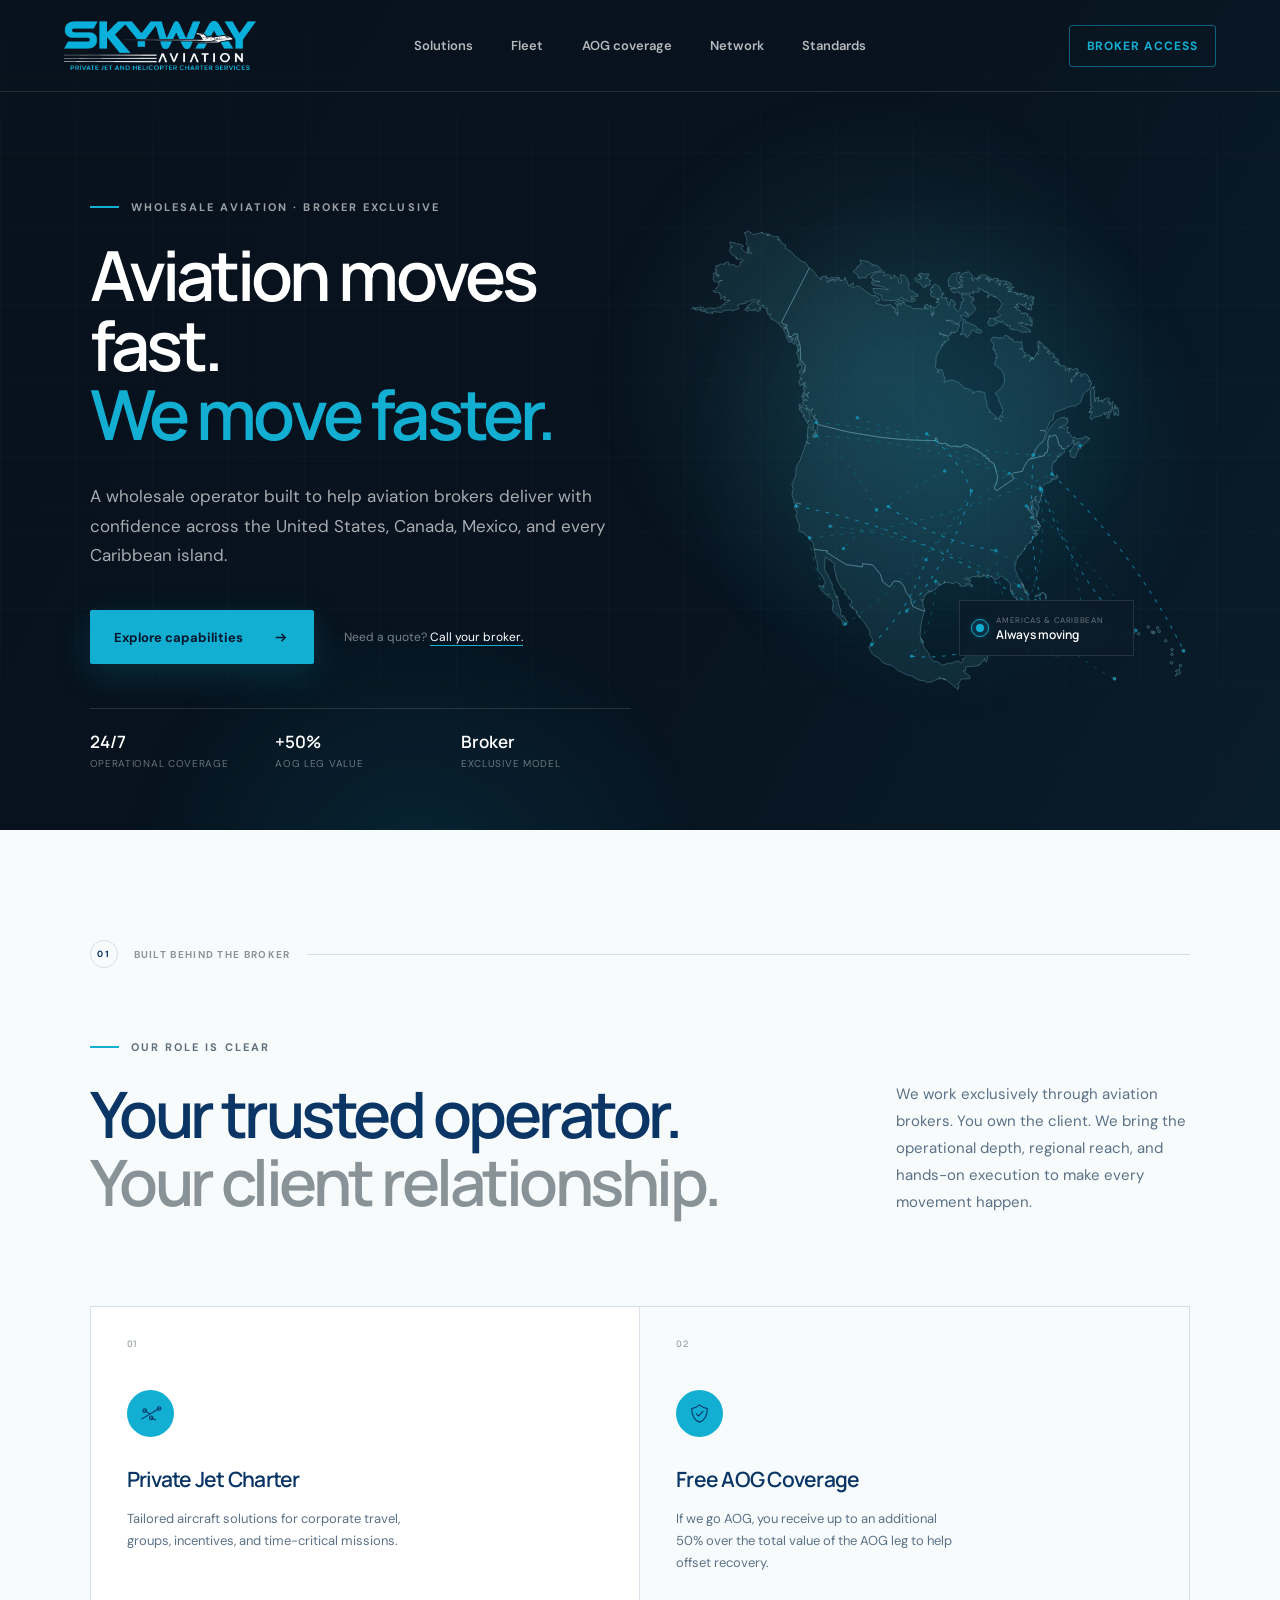
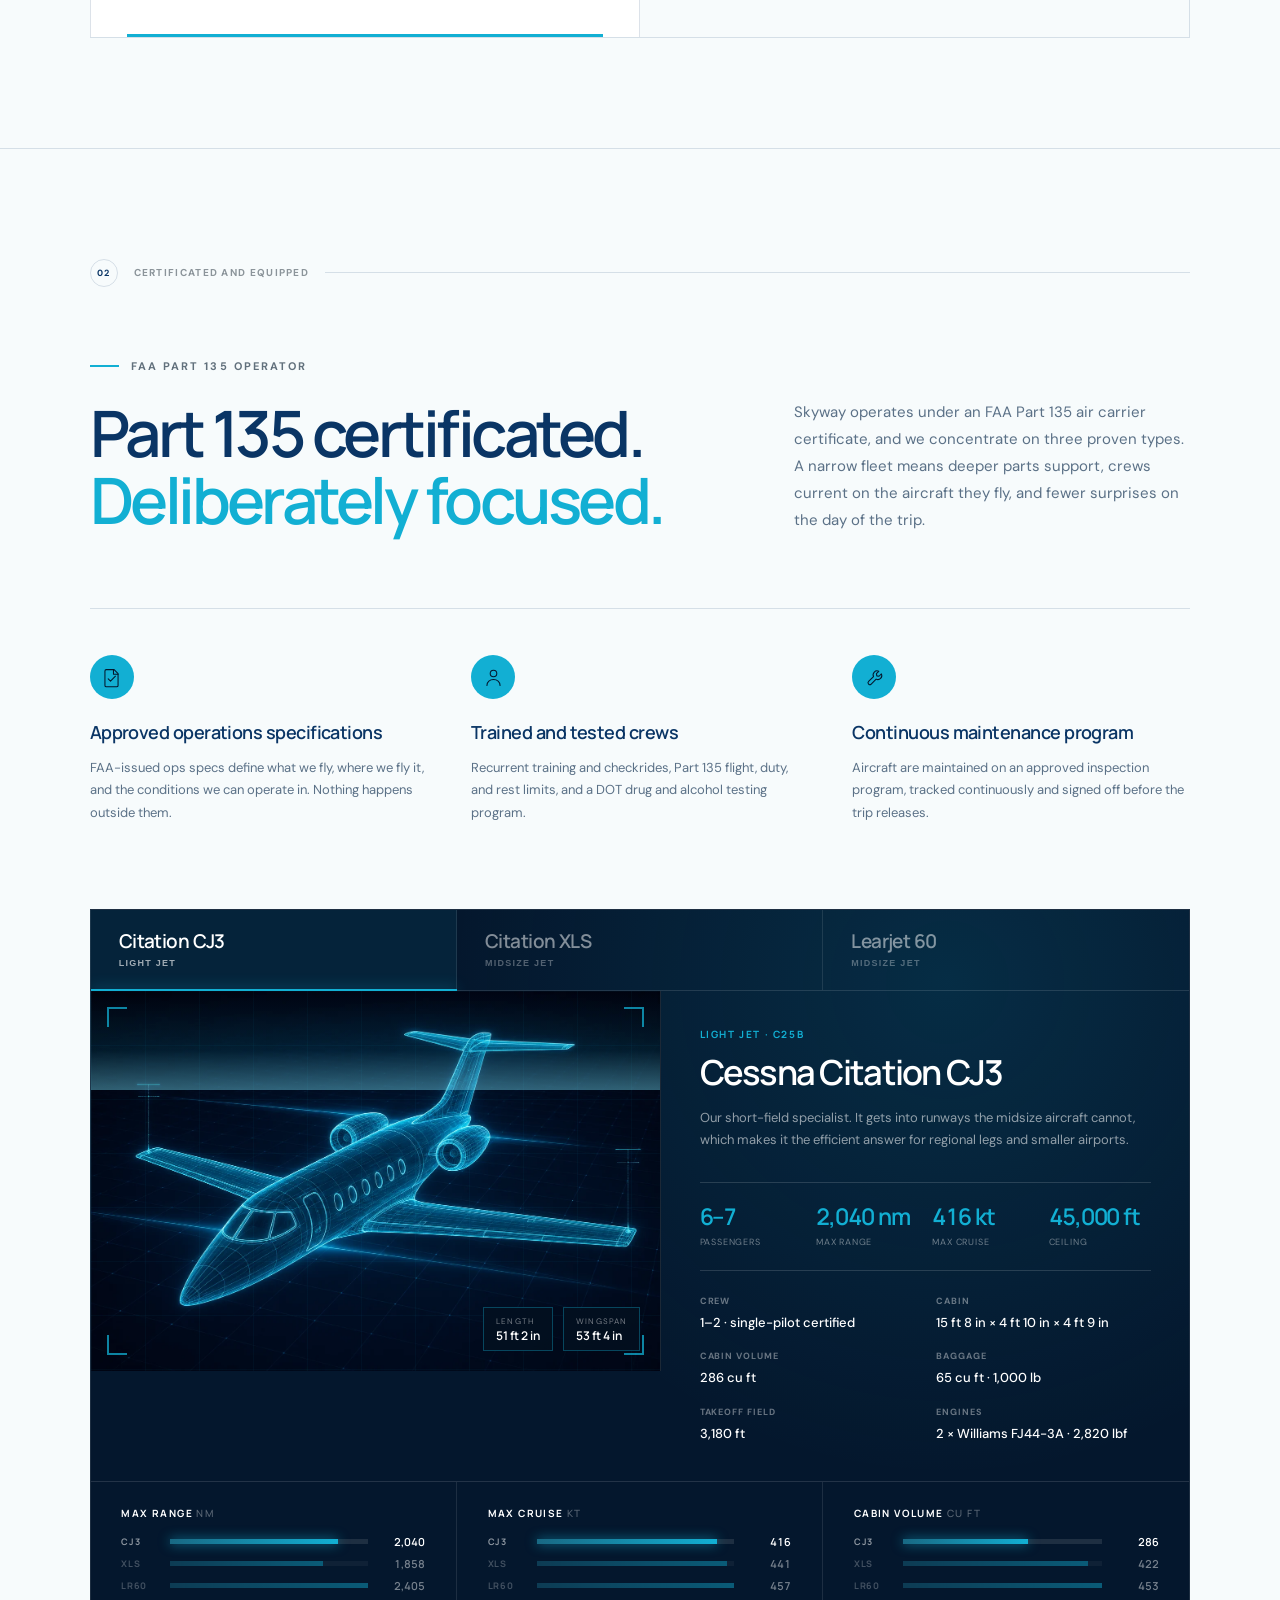
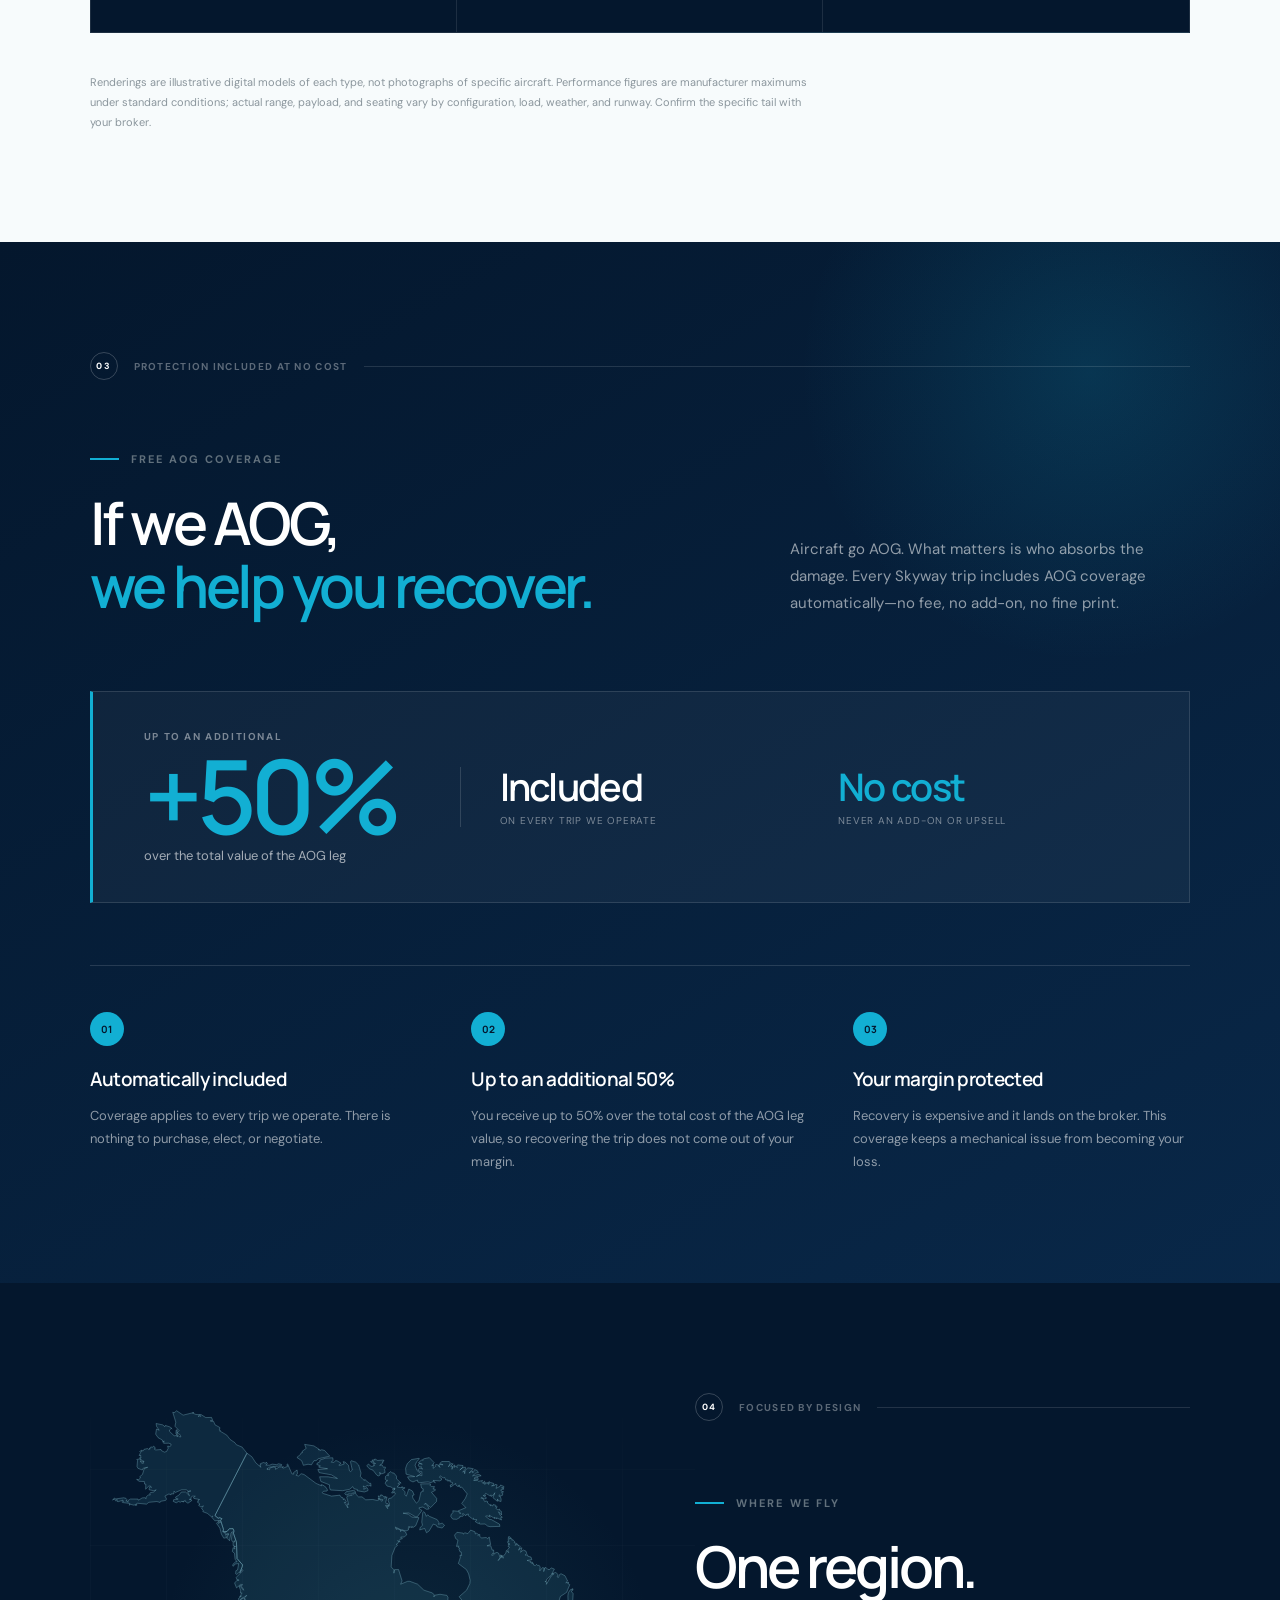
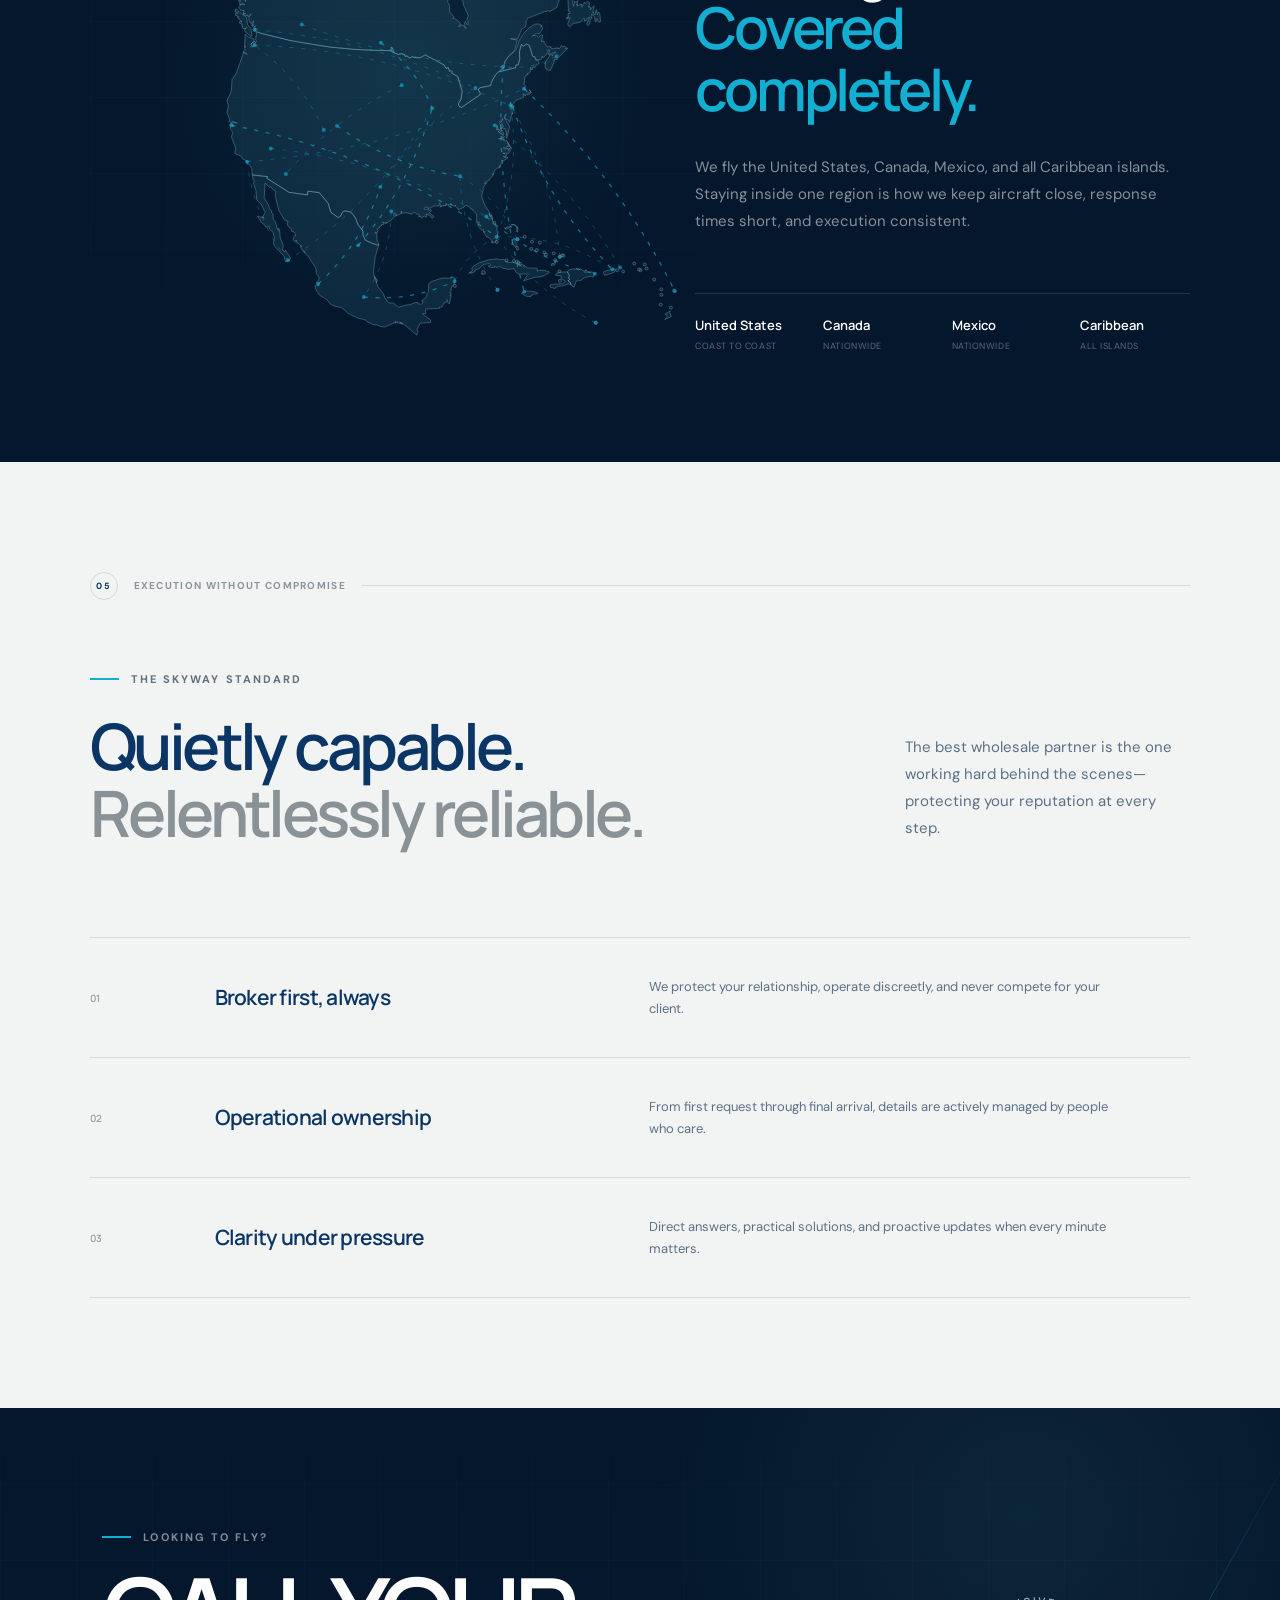
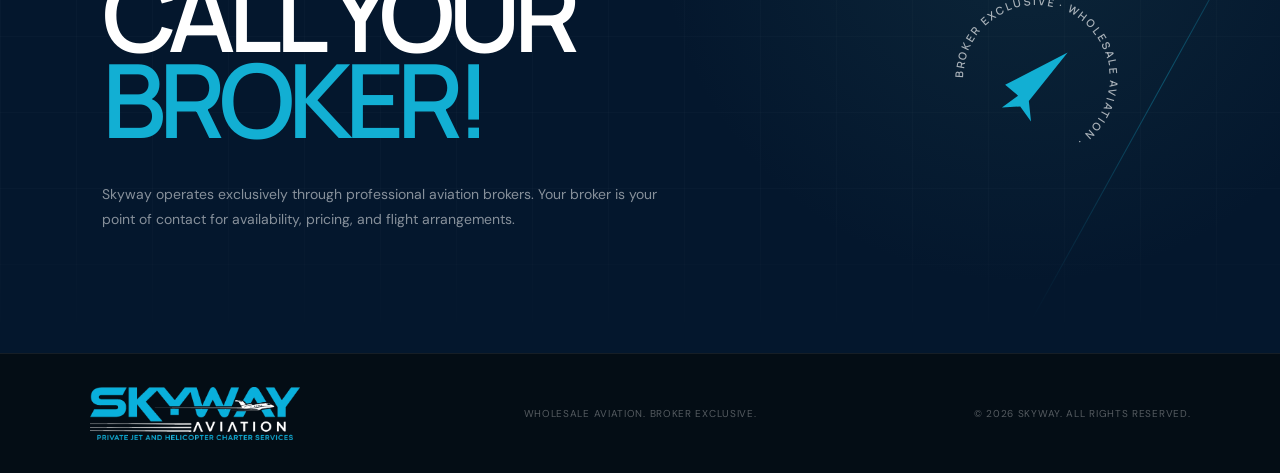
==== commit 3069b623: "Fix hero overlap, add a full route web, and correct AOG terms Rebuild the hero as a grid so the stat" ====
--- a/index.html
+++ b/index.html
@@ -155,39 +155,77 @@
           >
             <div class="coverage">
               <div class="coverage-glow"></div>
-            <svg class="coverage-map" viewBox="0 0 1000 940.7" aria-hidden="true">
-              <use href="#coverage-land" class="land" />
-              <path class="route" d="M250.7 622.7Q464.0 502.5 707.4 528.4" />
-              <path class="route delay" d="M643.6 496.2Q597.8 702.8 451.4 855.6" />
-              <path class="route slow" d="M680.1 752.1Q791.9 736.3 879.1 808.0" />
-              <circle class="hub" cx="263.6" cy="396.0" r="7" />
-              <circle class="hub" cx="250.7" cy="622.7" r="7" />
-              <circle class="hub" cx="643.6" cy="496.2" r="7" />
-              <circle class="hub" cx="707.4" cy="528.4" r="7" />
-              <circle class="hub" cx="680.1" cy="752.1" r="7" />
-              <circle class="hub" cx="451.4" cy="855.6" r="7" />
-              <circle class="hub" cx="879.1" cy="808.0" r="7" />
-            </svg>
-              <div class="coverage-label label-yyz">
-                <span></span>
-                <strong>YYZ</strong>
-                <small>Toronto</small>
-              </div>
-              <div class="coverage-label label-jfk">
-                <span></span>
-                <strong>JFK</strong>
-                <small>New York</small>
-              </div>
-              <div class="coverage-label label-mex">
-                <span></span>
-                <strong>MEX</strong>
-                <small>Mexico City</small>
-              </div>
-              <div class="coverage-label label-sju">
-                <span></span>
-                <strong>SJU</strong>
-                <small>San Juan</small>
-              </div>
+              <svg class="coverage-map" viewBox="0 0 1000 940.7" aria-hidden="true">
+                <use href="#coverage-land" class="land" />
+                <path class="route bright" d="M223.7 560.4Q473.0 606.1 680.1 752.2" style="animation-duration:22s;animation-delay:0.0s" />
+                <path class="route" d="M250.7 622.8Q500.2 603.0 727.2 497.4" style="animation-duration:25s;animation-delay:24.3s" />
+                <path class="route" d="M263.7 422.5Q496.1 431.1 707.4 528.4" style="animation-duration:28s;animation-delay:22.6s" />
+                <path class="route bright" d="M727.2 497.4Q888.2 648.2 986.6 845.6" style="animation-duration:31s;animation-delay:20.9s" />
+                <path class="route" d="M263.6 396.1Q462.6 411.9 643.5 496.2" style="animation-duration:34s;animation-delay:19.2s" />
+                <path class="route" d="M291.4 600.1Q488.5 621.5 662.1 717.2" style="animation-duration:22s;animation-delay:17.5s" />
+                <path class="route bright" d="M691.3 459.6Q674.6 656.3 727.5 846.5" style="animation-duration:25s;animation-delay:15.8s" />
+                <path class="route" d="M569.0 530.9Q476.4 691.5 321.0 792.5" style="animation-duration:28s;animation-delay:14.1s" />
+                <path class="route" d="M344.6 386.8Q512.1 450.9 691.3 459.6" style="animation-duration:31s;animation-delay:12.4s" />
+                <path class="route bright" d="M707.4 528.4Q762.5 687.1 879.1 808.0" style="animation-duration:34s;animation-delay:10.7s" />
+                <path class="route" d="M892.4 805.1Q809.1 661.2 676.9 560.5" style="animation-duration:22s;animation-delay:9.0s" />
+                <path class="route" d="M788.7 786.7Q777.6 646.2 704.0 526.0" style="animation-duration:25s;animation-delay:7.3s" />
+                <path class="route bright" d="M441.7 766.9Q531.4 662.9 569.0 530.9" style="animation-duration:28s;animation-delay:5.6s" />
+                <path class="route" d="M516.8 491.4Q401.8 547.8 317.4 644.0" style="animation-duration:31s;animation-delay:3.9s" />
+                <path class="route" d="M479.9 666.3Q544.7 564.9 643.5 496.2" style="animation-duration:34s;animation-delay:2.2s" />
+                <path class="route bright" d="M405.3 561.3Q500.8 630.0 617.0 648.0" style="animation-duration:22s;animation-delay:0.5s" />
+                <path class="route" d="M704.0 526.0Q721.4 642.2 680.1 752.2" style="animation-duration:25s;animation-delay:24.8s" />
+                <path class="route" d="M850.3 900.1Q747.4 846.6 680.1 752.2" style="animation-duration:28s;animation-delay:23.1s" />
+                <path class="route bright" d="M662.1 717.2Q742.8 790.7 849.0 815.6" style="animation-duration:31s;animation-delay:21.4s" />
+                <path class="route" d="M680.1 752.2Q788.5 748.3 879.1 808.0" style="animation-duration:34s;animation-delay:19.7s" />
+                <path class="route" d="M681.2 843.6Q621.7 754.8 617.0 648.0" style="animation-duration:22s;animation-delay:18.0s" />
+                <path class="route bright" d="M372.9 833.4Q448.1 763.7 479.9 666.3" style="animation-duration:25s;animation-delay:16.3s" />
+                <path class="route" d="M382.5 568.3Q342.1 480.0 263.7 422.5" style="animation-duration:28s;animation-delay:14.6s" />
+                <path class="route" d="M321.0 792.5Q262.1 717.5 250.7 622.8" style="animation-duration:31s;animation-delay:12.9s" />
+                <path class="route bright" d="M451.4 855.6Q533.4 863.9 607.7 828.6" style="animation-duration:34s;animation-delay:11.2s" />
+                <path class="route" d="M498.9 708.3Q497.2 789.0 451.4 855.6" style="animation-duration:22s;animation-delay:9.5s" />
+                <path class="route" d="M617.0 648.0Q683.6 686.4 715.6 756.4" style="animation-duration:25s;animation-delay:7.8s" />
+                <path class="route bright" d="M480.9 418.4Q541.9 461.4 569.0 530.9" style="animation-duration:28s;animation-delay:6.1s" />
+                <path class="route" d="M680.1 752.2Q630.1 777.4 607.7 828.6" style="animation-duration:31s;animation-delay:4.4s" />
+                <path class="route" d="M783.1 441.3Q740.1 465.2 691.3 459.6" style="animation-duration:34s;animation-delay:2.7s" />
+                <circle class="node" cx="382.5" cy="568.3" r="3.4" />
+                <circle class="node" cx="617.0" cy="648.0" r="3.4" />
+                <circle class="node" cx="850.3" cy="900.1" r="3.4" />
+                <circle class="node" cx="986.6" cy="845.6" r="3.4" />
+                <circle class="node" cx="727.2" cy="497.4" r="3.4" />
+                <circle class="node" cx="607.7" cy="828.6" r="3.4" />
+                <circle class="node" cx="405.3" cy="561.3" r="3.4" />
+                <circle class="node" cx="479.9" cy="666.3" r="3.4" />
+                <circle class="node" cx="681.2" cy="843.6" r="3.4" />
+                <circle class="node" cx="676.9" cy="560.5" r="3.4" />
+                <circle class="node" cx="498.9" cy="708.3" r="3.4" />
+                <circle class="node" cx="707.4" cy="528.4" r="3.4" />
+                <circle class="node" cx="291.4" cy="600.1" r="3.4" />
+                <circle class="node" cx="250.7" cy="622.8" r="3.4" />
+                <circle class="node" cx="727.5" cy="846.5" r="3.4" />
+                <circle class="node" cx="662.1" cy="717.2" r="3.4" />
+                <circle class="node" cx="451.4" cy="855.6" r="3.4" />
+                <circle class="node" cx="680.1" cy="752.2" r="3.4" />
+                <circle class="node" cx="516.8" cy="491.4" r="3.4" />
+                <circle class="node" cx="441.7" cy="766.9" r="3.4" />
+                <circle class="node" cx="715.6" cy="756.4" r="3.4" />
+                <circle class="node" cx="569.0" cy="530.9" r="3.4" />
+                <circle class="node" cx="317.4" cy="644.0" r="3.4" />
+                <circle class="node" cx="788.7" cy="786.7" r="3.4" />
+                <circle class="node" cx="849.0" cy="815.6" r="3.4" />
+                <circle class="node" cx="372.9" cy="833.4" r="3.4" />
+                <circle class="node" cx="263.7" cy="422.5" r="3.4" />
+                <circle class="node" cx="223.7" cy="560.4" r="3.4" />
+                <circle class="node" cx="321.0" cy="792.5" r="3.4" />
+                <circle class="node" cx="879.1" cy="808.0" r="3.4" />
+                <circle class="node" cx="892.4" cy="805.1" r="3.4" />
+                <circle class="node" cx="704.0" cy="526.0" r="3.4" />
+                <circle class="node" cx="783.1" cy="441.3" r="3.4" />
+                <circle class="node" cx="691.3" cy="459.6" r="3.4" />
+                <circle class="node" cx="263.6" cy="396.1" r="3.4" />
+                <circle class="node" cx="480.9" cy="418.4" r="3.4" />
+                <circle class="node" cx="344.6" cy="386.8" r="3.4" />
+                <circle class="node" cx="643.5" cy="496.2" r="3.4" />
+              </svg>
             </div>
             <div class="live-card">
               <span class="live-dot"></span>
@@ -200,7 +238,7 @@
 
           <div class="hero-stats reveal">
             <div><strong>24/7</strong><span>Operational coverage</span></div>
-            <div><strong>50%</strong><span>AOG recovery support</span></div>
+            <div><strong>+50%</strong><span>AOG leg value</span></div>
             <div><strong>Broker</strong><span>Exclusive model</span></div>
           </div>
         </section>
@@ -251,8 +289,8 @@
               </div>
               <h3>Free AOG Coverage</h3>
               <p>
-                If we go AOG, you receive up to 50% of the trip total toward a
-                recovery option to help offset the cost.
+                If we go AOG, you receive up to an additional 50% over the
+                total value of the AOG leg to help offset recovery.
               </p>
               <span class="card-line"></span>
             </article>
@@ -604,9 +642,9 @@
 
           <div class="aog-figure reveal">
             <div class="aog-figure-main">
-              <span>Up to</span>
-              <strong>50%</strong>
-              <small>of the trip total toward a recovery option</small>
+              <span>Up to an additional</span>
+              <strong>+50%</strong>
+              <small>over the total value of the AOG leg</small>
             </div>
             <div class="aog-figure-split">
               <div>
@@ -631,10 +669,10 @@
             </article>
             <article class="aog-point reveal">
               <span class="aog-point-icon" aria-hidden="true">02</span>
-              <h3>Up to 50% toward recovery</h3>
-              <p>
-                We contribute up to 50% of the trip total toward a recovery
-                option so you can get your passengers moving again.
+              <h3>Up to an additional 50%</h3>
+              <p>
+                You receive up to 50% over the total cost of the AOG leg value,
+                so recovering the trip does not come out of your margin.
               </p>
             </article>
             <article class="aog-point reveal">
@@ -653,15 +691,74 @@
             <div class="map-grid"></div>
             <svg class="coverage-map" viewBox="0 0 1000 940.7" aria-hidden="true">
               <use href="#coverage-land" class="land" />
-              <path class="route" d="M263.6 396.0Q466.6 396.7 643.6 496.2" />
-              <path class="route delay" d="M680.1 752.1Q791.9 736.3 879.1 808.0" />
-              <path class="route slow" d="M643.6 496.2Q597.8 702.8 451.4 855.6" />
-              <circle class="hub" cx="263.6" cy="396.0" r="7" />
-              <circle class="hub" cx="643.6" cy="496.2" r="7" />
-              <circle class="hub" cx="707.4" cy="528.4" r="7" />
-              <circle class="hub" cx="680.1" cy="752.1" r="7" />
-              <circle class="hub" cx="451.4" cy="855.6" r="7" />
-              <circle class="hub" cx="879.1" cy="808.0" r="7" />
+              <path class="route bright" d="M223.7 560.4Q473.0 606.1 680.1 752.2" style="animation-duration:22s;animation-delay:0.0s" />
+              <path class="route" d="M250.7 622.8Q500.2 603.0 727.2 497.4" style="animation-duration:25s;animation-delay:24.3s" />
+              <path class="route" d="M263.7 422.5Q496.1 431.1 707.4 528.4" style="animation-duration:28s;animation-delay:22.6s" />
+              <path class="route bright" d="M727.2 497.4Q888.2 648.2 986.6 845.6" style="animation-duration:31s;animation-delay:20.9s" />
+              <path class="route" d="M263.6 396.1Q462.6 411.9 643.5 496.2" style="animation-duration:34s;animation-delay:19.2s" />
+              <path class="route" d="M291.4 600.1Q488.5 621.5 662.1 717.2" style="animation-duration:22s;animation-delay:17.5s" />
+              <path class="route bright" d="M691.3 459.6Q674.6 656.3 727.5 846.5" style="animation-duration:25s;animation-delay:15.8s" />
+              <path class="route" d="M569.0 530.9Q476.4 691.5 321.0 792.5" style="animation-duration:28s;animation-delay:14.1s" />
+              <path class="route" d="M344.6 386.8Q512.1 450.9 691.3 459.6" style="animation-duration:31s;animation-delay:12.4s" />
+              <path class="route bright" d="M707.4 528.4Q762.5 687.1 879.1 808.0" style="animation-duration:34s;animation-delay:10.7s" />
+              <path class="route" d="M892.4 805.1Q809.1 661.2 676.9 560.5" style="animation-duration:22s;animation-delay:9.0s" />
+              <path class="route" d="M788.7 786.7Q777.6 646.2 704.0 526.0" style="animation-duration:25s;animation-delay:7.3s" />
+              <path class="route bright" d="M441.7 766.9Q531.4 662.9 569.0 530.9" style="animation-duration:28s;animation-delay:5.6s" />
+              <path class="route" d="M516.8 491.4Q401.8 547.8 317.4 644.0" style="animation-duration:31s;animation-delay:3.9s" />
+              <path class="route" d="M479.9 666.3Q544.7 564.9 643.5 496.2" style="animation-duration:34s;animation-delay:2.2s" />
+              <path class="route bright" d="M405.3 561.3Q500.8 630.0 617.0 648.0" style="animation-duration:22s;animation-delay:0.5s" />
+              <path class="route" d="M704.0 526.0Q721.4 642.2 680.1 752.2" style="animation-duration:25s;animation-delay:24.8s" />
+              <path class="route" d="M850.3 900.1Q747.4 846.6 680.1 752.2" style="animation-duration:28s;animation-delay:23.1s" />
+              <path class="route bright" d="M662.1 717.2Q742.8 790.7 849.0 815.6" style="animation-duration:31s;animation-delay:21.4s" />
+              <path class="route" d="M680.1 752.2Q788.5 748.3 879.1 808.0" style="animation-duration:34s;animation-delay:19.7s" />
+              <path class="route" d="M681.2 843.6Q621.7 754.8 617.0 648.0" style="animation-duration:22s;animation-delay:18.0s" />
+              <path class="route bright" d="M372.9 833.4Q448.1 763.7 479.9 666.3" style="animation-duration:25s;animation-delay:16.3s" />
+              <path class="route" d="M382.5 568.3Q342.1 480.0 263.7 422.5" style="animation-duration:28s;animation-delay:14.6s" />
+              <path class="route" d="M321.0 792.5Q262.1 717.5 250.7 622.8" style="animation-duration:31s;animation-delay:12.9s" />
+              <path class="route bright" d="M451.4 855.6Q533.4 863.9 607.7 828.6" style="animation-duration:34s;animation-delay:11.2s" />
+              <path class="route" d="M498.9 708.3Q497.2 789.0 451.4 855.6" style="animation-duration:22s;animation-delay:9.5s" />
+              <path class="route" d="M617.0 648.0Q683.6 686.4 715.6 756.4" style="animation-duration:25s;animation-delay:7.8s" />
+              <path class="route bright" d="M480.9 418.4Q541.9 461.4 569.0 530.9" style="animation-duration:28s;animation-delay:6.1s" />
+              <path class="route" d="M680.1 752.2Q630.1 777.4 607.7 828.6" style="animation-duration:31s;animation-delay:4.4s" />
+              <path class="route" d="M783.1 441.3Q740.1 465.2 691.3 459.6" style="animation-duration:34s;animation-delay:2.7s" />
+              <circle class="node" cx="382.5" cy="568.3" r="3.4" />
+              <circle class="node" cx="617.0" cy="648.0" r="3.4" />
+              <circle class="node" cx="850.3" cy="900.1" r="3.4" />
+              <circle class="node" cx="986.6" cy="845.6" r="3.4" />
+              <circle class="node" cx="727.2" cy="497.4" r="3.4" />
+              <circle class="node" cx="607.7" cy="828.6" r="3.4" />
+              <circle class="node" cx="405.3" cy="561.3" r="3.4" />
+              <circle class="node" cx="479.9" cy="666.3" r="3.4" />
+              <circle class="node" cx="681.2" cy="843.6" r="3.4" />
+              <circle class="node" cx="676.9" cy="560.5" r="3.4" />
+              <circle class="node" cx="498.9" cy="708.3" r="3.4" />
+              <circle class="node" cx="707.4" cy="528.4" r="3.4" />
+              <circle class="node" cx="291.4" cy="600.1" r="3.4" />
+              <circle class="node" cx="250.7" cy="622.8" r="3.4" />
+              <circle class="node" cx="727.5" cy="846.5" r="3.4" />
+              <circle class="node" cx="662.1" cy="717.2" r="3.4" />
+              <circle class="node" cx="451.4" cy="855.6" r="3.4" />
+              <circle class="node" cx="680.1" cy="752.2" r="3.4" />
+              <circle class="node" cx="516.8" cy="491.4" r="3.4" />
+              <circle class="node" cx="441.7" cy="766.9" r="3.4" />
+              <circle class="node" cx="715.6" cy="756.4" r="3.4" />
+              <circle class="node" cx="569.0" cy="530.9" r="3.4" />
+              <circle class="node" cx="317.4" cy="644.0" r="3.4" />
+              <circle class="node" cx="788.7" cy="786.7" r="3.4" />
+              <circle class="node" cx="849.0" cy="815.6" r="3.4" />
+              <circle class="node" cx="372.9" cy="833.4" r="3.4" />
+              <circle class="node" cx="263.7" cy="422.5" r="3.4" />
+              <circle class="node" cx="223.7" cy="560.4" r="3.4" />
+              <circle class="node" cx="321.0" cy="792.5" r="3.4" />
+              <circle class="node" cx="879.1" cy="808.0" r="3.4" />
+              <circle class="node" cx="892.4" cy="805.1" r="3.4" />
+              <circle class="node" cx="704.0" cy="526.0" r="3.4" />
+              <circle class="node" cx="783.1" cy="441.3" r="3.4" />
+              <circle class="node" cx="691.3" cy="459.6" r="3.4" />
+              <circle class="node" cx="263.6" cy="396.1" r="3.4" />
+              <circle class="node" cx="480.9" cy="418.4" r="3.4" />
+              <circle class="node" cx="344.6" cy="386.8" r="3.4" />
+              <circle class="node" cx="643.5" cy="496.2" r="3.4" />
             </svg>
           </div>
           <div class="network-content">
--- a/styles.css
+++ b/styles.css
@@ -117,8 +117,14 @@
 
 .hero {
   position: relative;
-  min-height: 890px;
-  padding: 190px clamp(24px, 7vw, 110px) 64px;
+  display: grid;
+  grid-template-columns: minmax(0, 1fr) minmax(0, 0.94fr);
+  grid-template-rows: 1fr auto;
+  column-gap: clamp(24px, 4vw, 64px);
+  row-gap: 44px;
+  align-items: center;
+  min-height: 830px;
+  padding: 150px clamp(24px, 7vw, 110px) 60px;
   overflow: hidden;
   color: var(--white);
   background:
@@ -164,7 +170,9 @@
 .hero-content {
   position: relative;
   z-index: 4;
-  width: min(660px, 53%);
+  grid-column: 1;
+  grid-row: 1;
+  align-self: end;
 }
 
 .eyebrow {
@@ -198,8 +206,8 @@
 }
 
 h1 {
-  font-size: clamp(58px, 6.3vw, 100px);
-  line-height: 0.98;
+  font-size: clamp(50px, 5.4vw, 92px);
+  line-height: 1;
 }
 
 h1 em,
@@ -266,21 +274,17 @@
 }
 
 .hero-visual {
-  position: absolute;
+  position: relative;
   z-index: 2;
-  top: 125px;
-  right: -30px;
-  width: min(48vw, 700px);
-  aspect-ratio: 1;
-}
-
-.coverage {
-  position: absolute;
-  top: 50%;
-  left: 50%;
+  grid-column: 2;
+  grid-row: 1 / span 2;
   width: 100%;
   aspect-ratio: 1000 / 940.7;
-  transform: translate(-50%, -50%);
+}
+
+.coverage {
+  position: absolute;
+  inset: 0;
 }
 
 .coverage-glow {
@@ -313,24 +317,20 @@
 .coverage-map .route {
   fill: none;
   stroke: var(--lime);
-  stroke-dasharray: 8 12;
-  stroke-width: 2.4;
-  opacity: 0.85;
+  stroke-dasharray: 7 13;
+  stroke-width: 1.7;
+  opacity: 0.34;
   animation: dash 26s linear infinite;
 }
 
-.coverage-map .delay {
-  animation-delay: -8s;
-}
-
-.coverage-map .slow {
-  animation-delay: -16s;
-}
-
-.coverage-map .hub {
+.coverage-map .route.bright {
+  stroke-width: 2.1;
+  opacity: 0.62;
+}
+
+.coverage-map .node {
   fill: var(--lime);
-  stroke: rgba(18, 175, 211, 0.35);
-  stroke-width: 9;
+  opacity: 0.62;
 }
 
 .map-sprite {
@@ -458,14 +458,13 @@
 }
 
 .hero-stats {
-  position: absolute;
+  position: relative;
   z-index: 4;
-  right: clamp(24px, 7vw, 110px);
-  bottom: 50px;
-  left: clamp(24px, 7vw, 110px);
+  grid-column: 1;
+  grid-row: 2;
   display: flex;
-  gap: 0;
-  width: min(670px, 53%);
+  gap: 16px;
+  align-self: start;
   padding-top: 24px;
   border-top: 1px solid rgba(255, 255, 255, 0.13);
 }
@@ -1503,22 +1502,9 @@
 
 @media (max-width: 1050px) {
   .hero {
-    min-height: 930px;
-  }
-
-  .hero-content {
-    width: 64%;
-  }
-
-  .hero-visual {
-    top: 205px;
-    right: -160px;
-    width: 650px;
-    opacity: 0.72;
-  }
-
-  .hero-stats {
-    width: 65%;
+    grid-template-columns: minmax(0, 1fr) minmax(0, 0.72fr);
+    min-height: 780px;
+    padding-top: 132px;
   }
 
   .intro-content,
@@ -1638,12 +1624,16 @@
   }
 
   .hero {
-    min-height: 860px;
-    padding: 144px 22px 50px;
+    grid-template-columns: minmax(0, 1fr);
+    grid-template-rows: auto auto auto;
+    row-gap: 32px;
+    min-height: 0;
+    padding: 124px 22px 56px;
   }
 
   .hero-content {
-    width: 100%;
+    grid-column: 1;
+    grid-row: 1;
   }
 
   h1 {
@@ -1666,11 +1656,11 @@
   }
 
   .hero-visual {
-    top: auto;
-    right: -115px;
-    bottom: 13px;
-    width: 440px;
-    opacity: 0.45;
+    grid-column: 1;
+    grid-row: 3;
+    width: calc(100% + 26px);
+    margin: 0 -13px;
+    opacity: 0.9;
   }
 
   .coverage-label,
@@ -1679,23 +1669,14 @@
   }
 
   .hero-stats {
-    right: 22px;
-    bottom: 35px;
-    left: 22px;
-    width: auto;
-  }
-
-  .hero-stats div:nth-child(2) {
-    text-align: center;
-  }
-
-  .hero-stats div:last-child {
-    align-items: flex-end;
+    grid-column: 1;
+    grid-row: 2;
+    gap: 12px;
   }
 
   .hero-stats span {
-    max-width: 90px;
     font-size: 8px;
+    line-height: 1.4;
   }
 
   .section {
